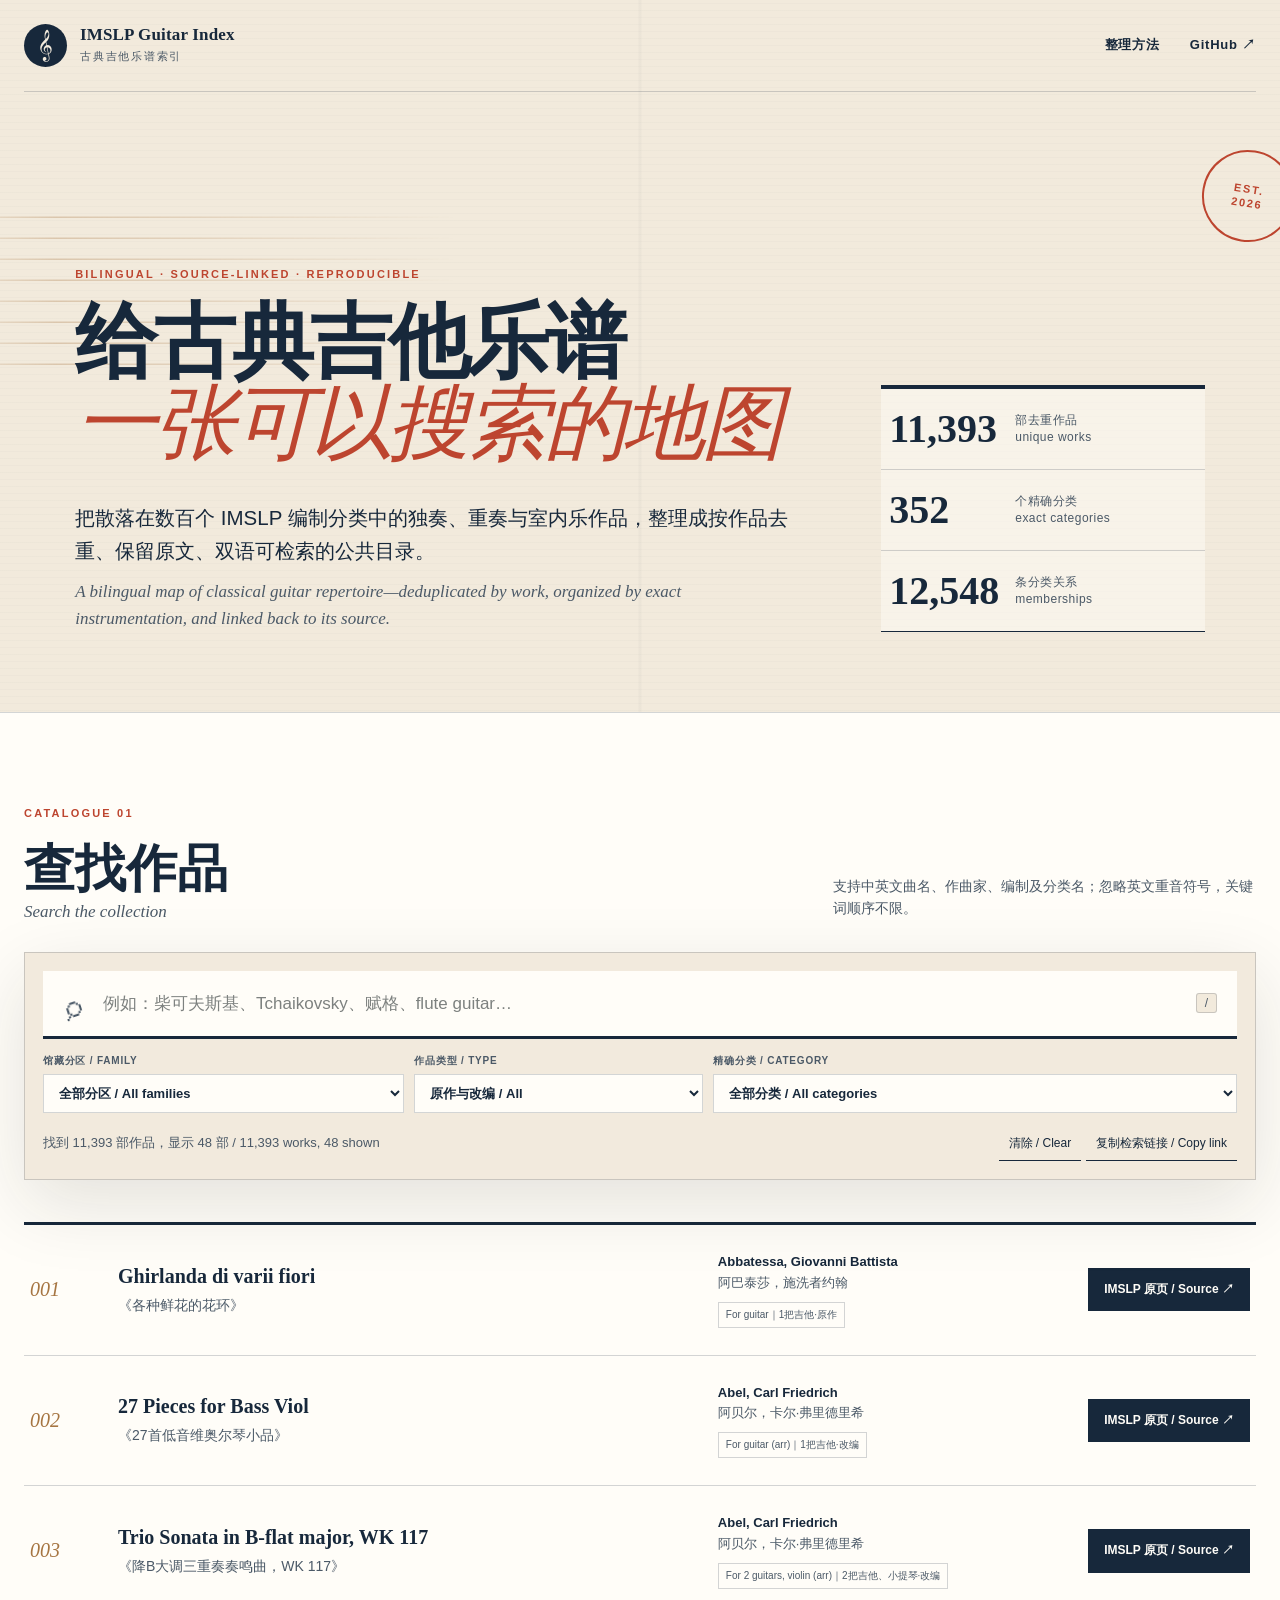
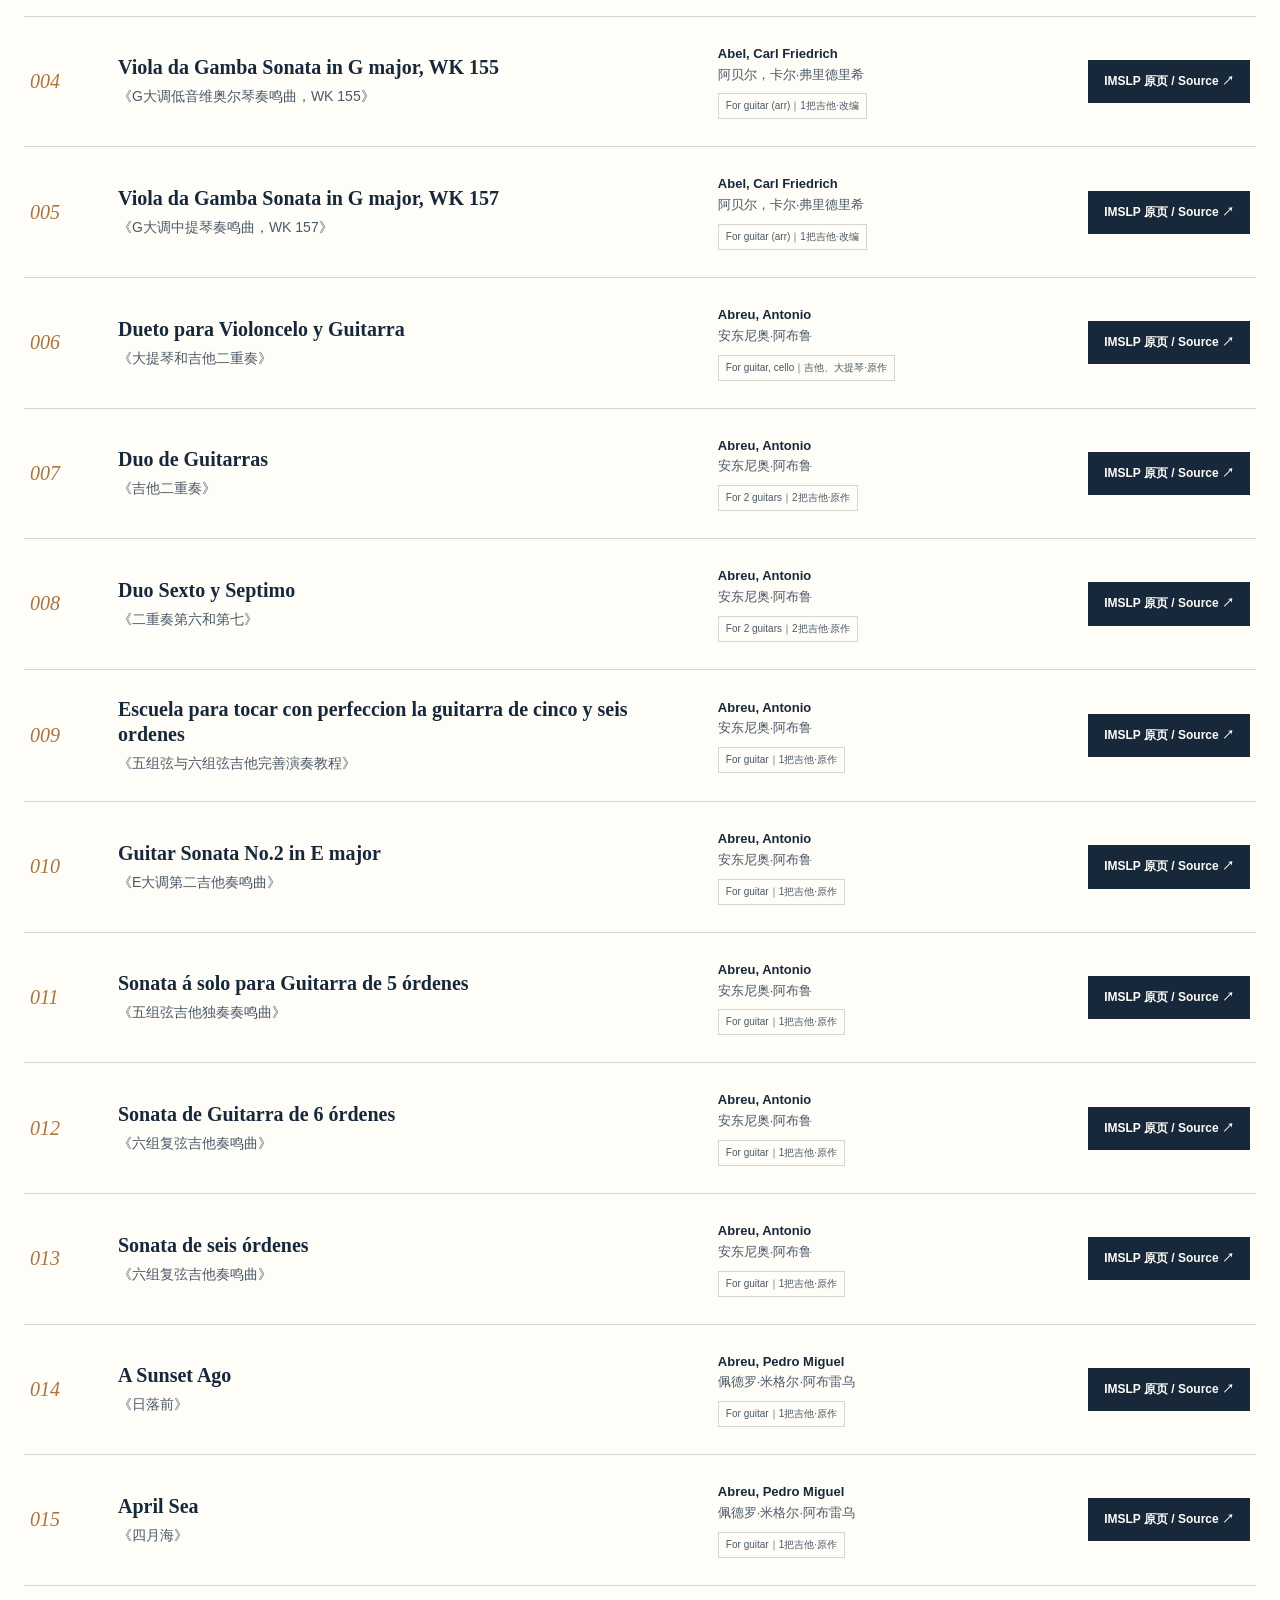
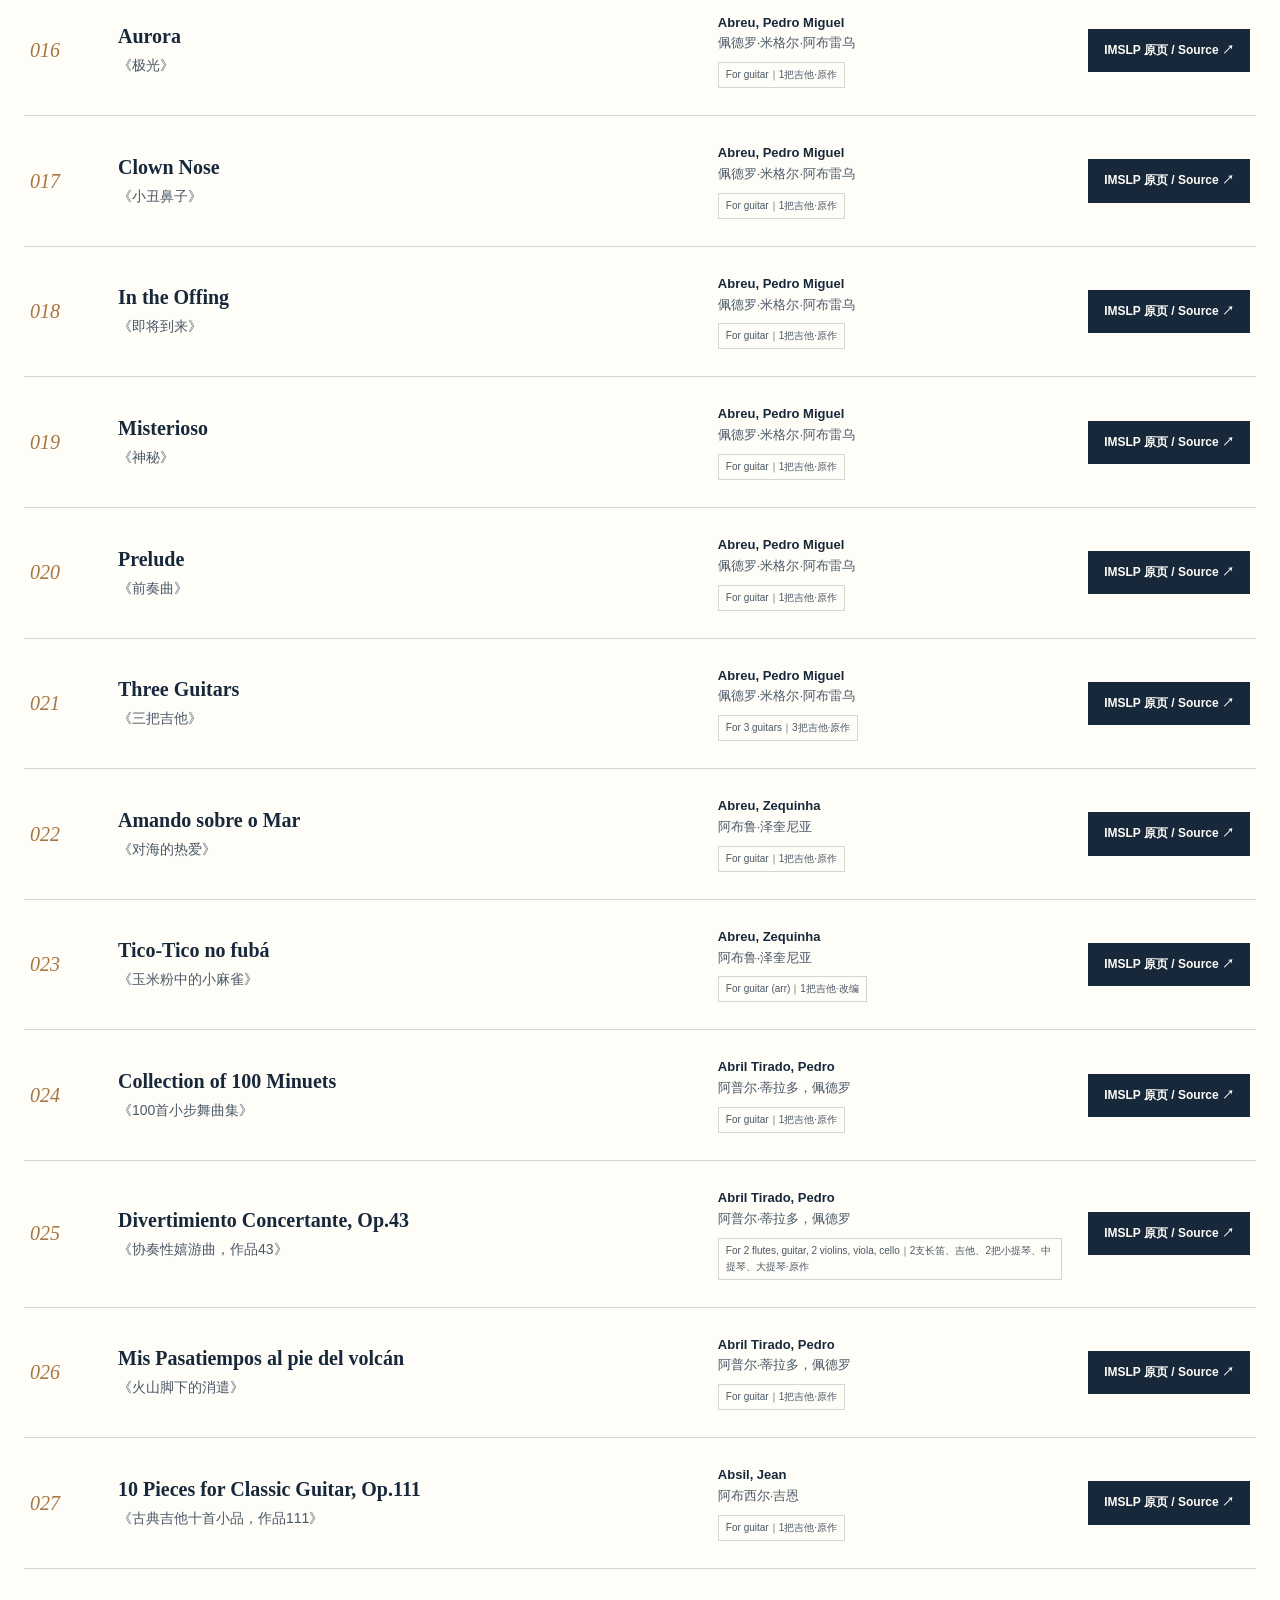
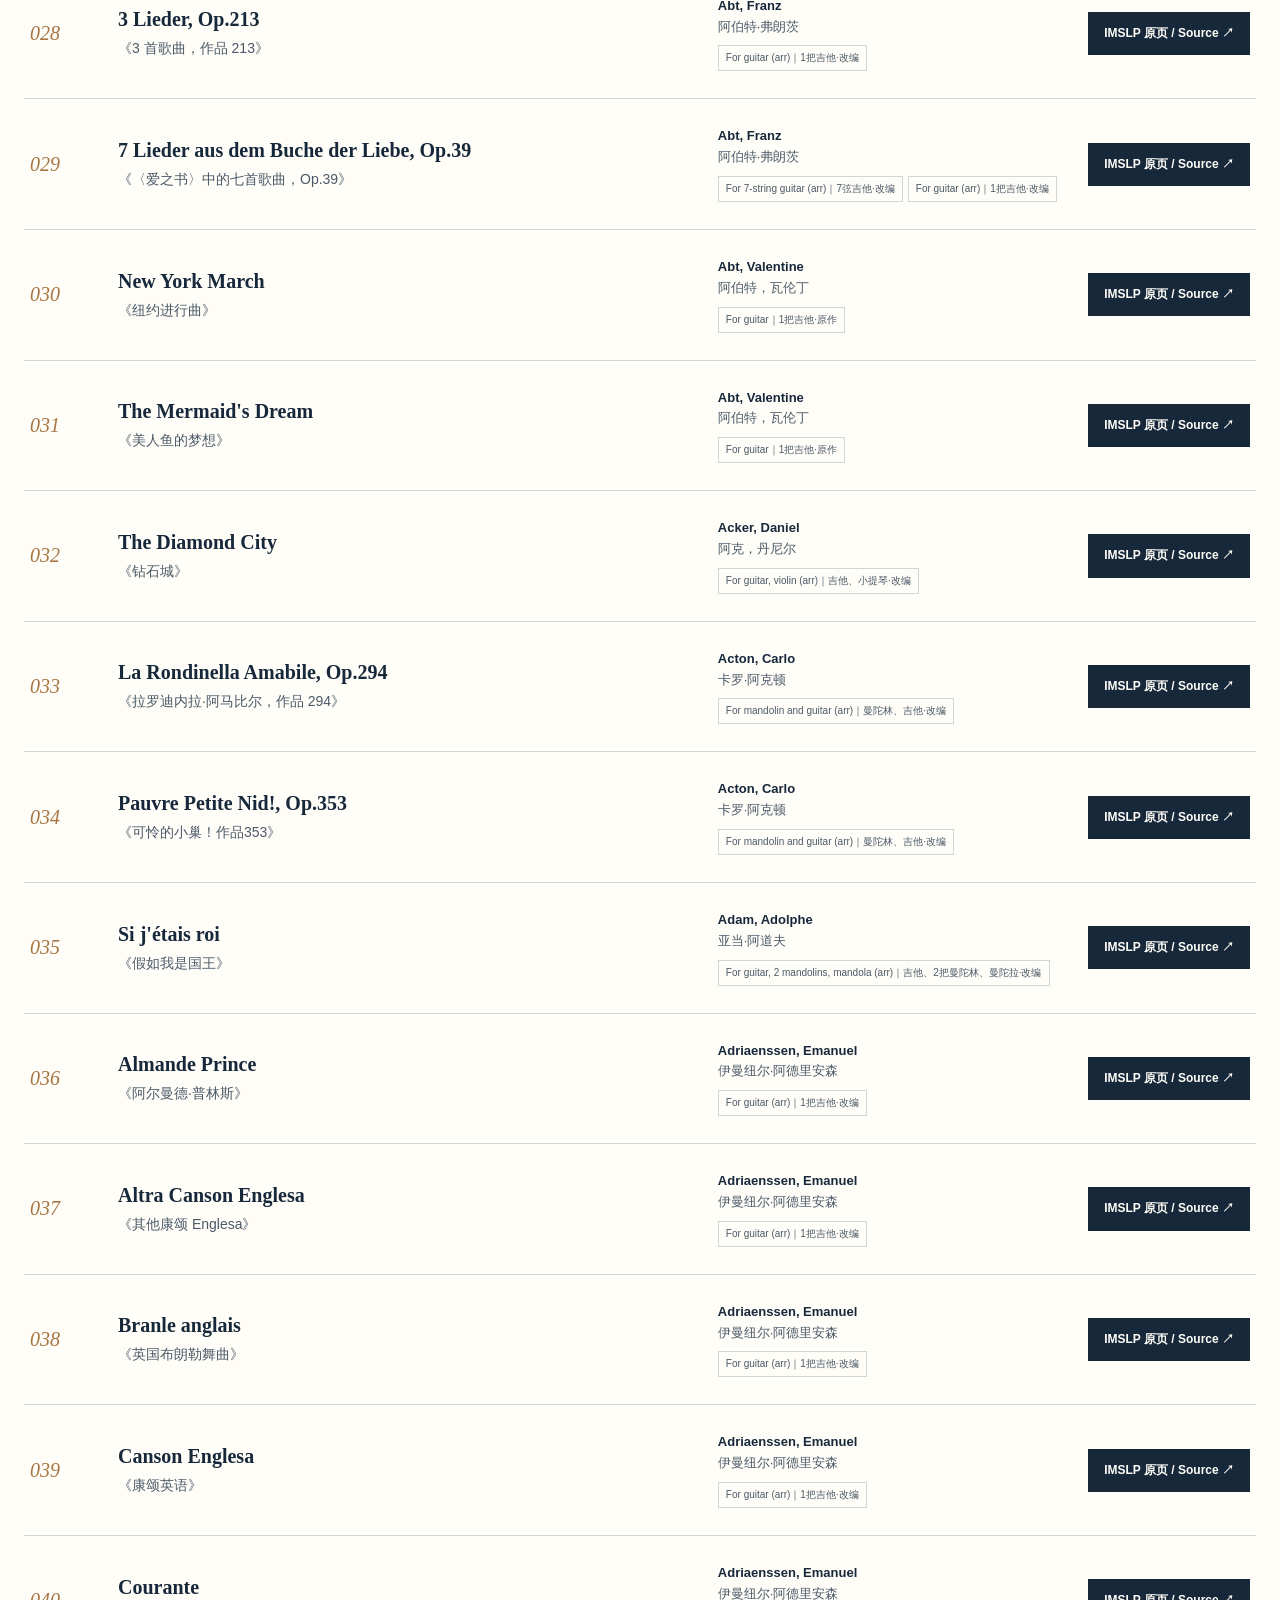
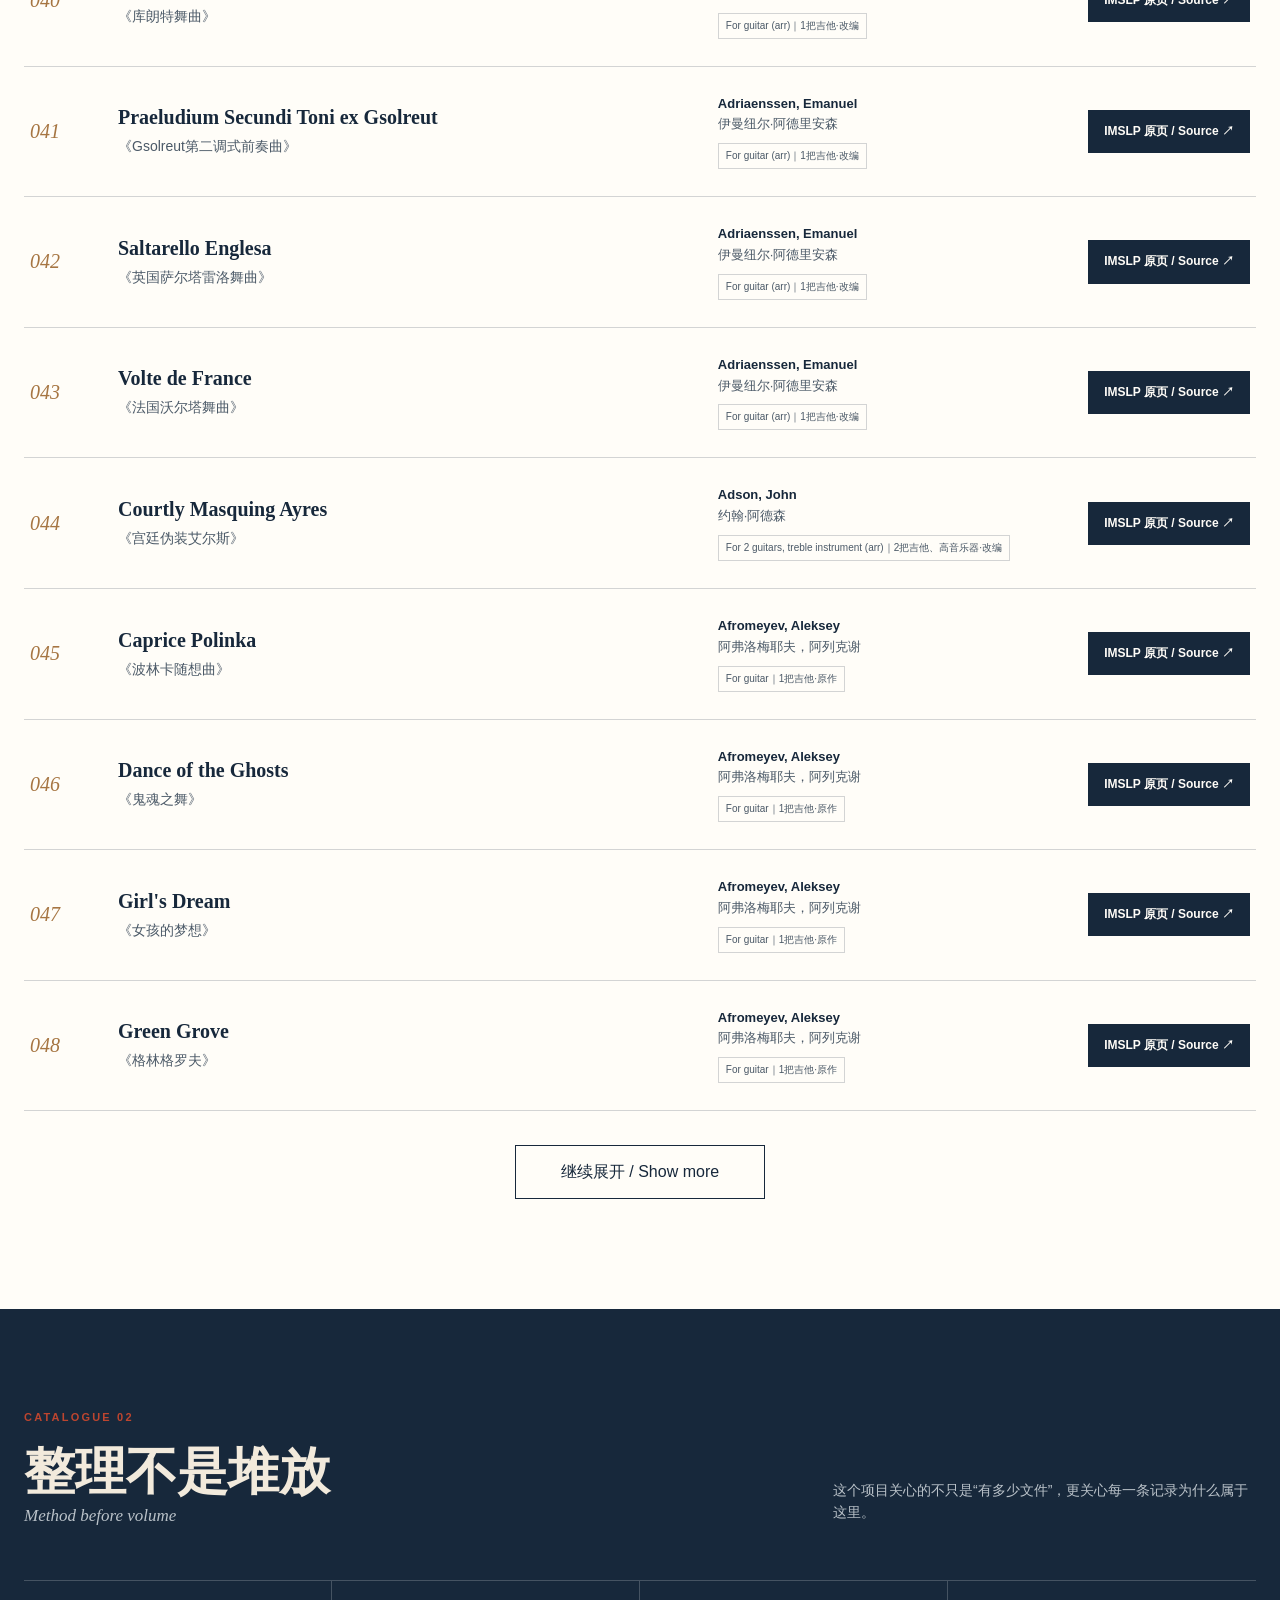
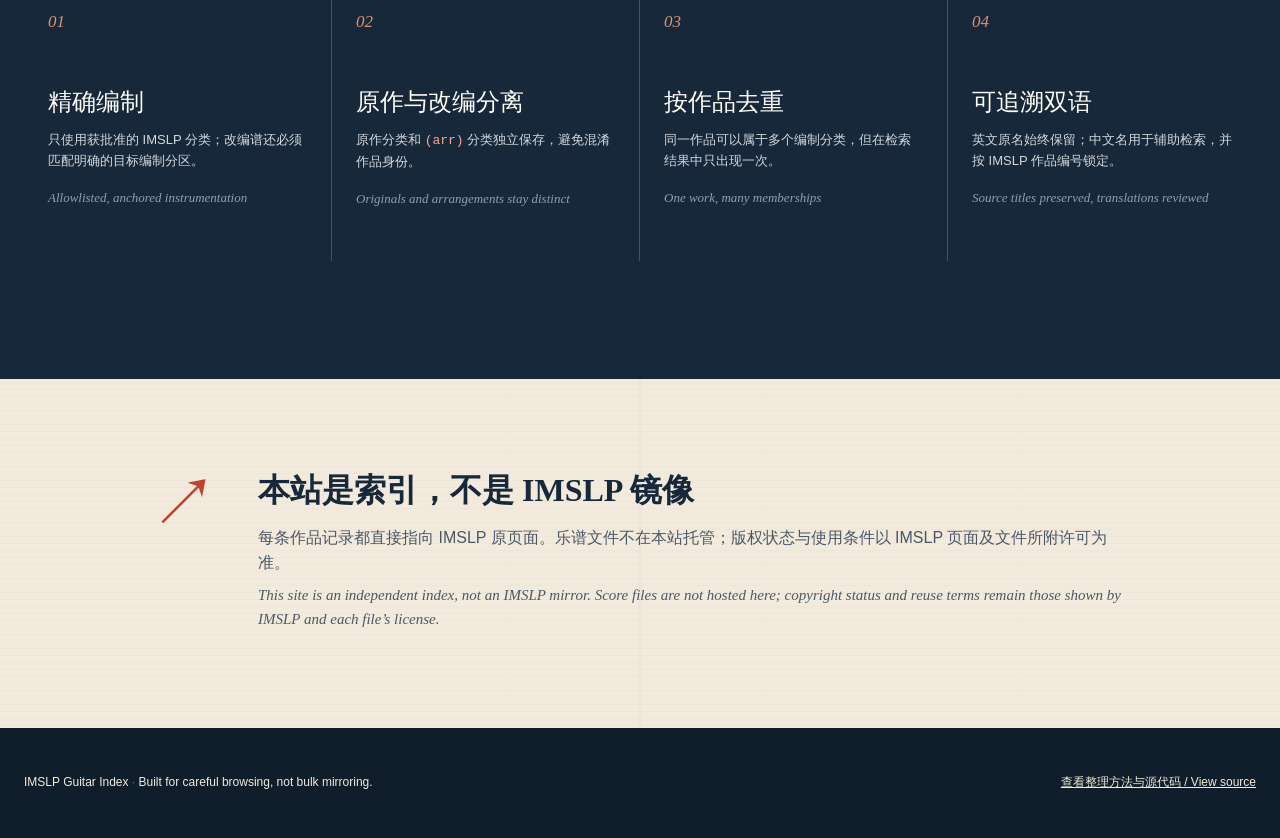
==== public_site/index.html @ b3cafc93 "feat: publish bilingual IMSLP guitar index" ====
<!doctype html>
<html lang="zh-CN">
<head>
  <meta charset="utf-8">
  <meta name="viewport" content="width=device-width, initial-scale=1">
  <meta name="description" content="A bilingual, searchable index of classical guitar scores organized from IMSLP categories.">
  <meta name="theme-color" content="#17283b">
  <meta property="og:title" content="IMSLP Guitar Index">
  <meta property="og:description" content="从散落的分类页，到一张可以检索的古典吉他乐谱地图。">
  <meta property="og:type" content="website">
  <title>IMSLP Guitar Index｜古典吉他乐谱索引</title>
  <link rel="stylesheet" href="assets/site.css">
  <script src="assets/app.js" defer></script>
</head>
<body>
  <a class="skip-link" href="#catalog">跳到检索 / Skip to search</a>

  <header class="masthead">
    <a class="brand" href="./" aria-label="IMSLP Guitar Index home">
      <span class="brand-mark" aria-hidden="true">𝄞</span>
      <span>
        <strong>IMSLP Guitar Index</strong>
        <small>古典吉他乐谱索引</small>
      </span>
    </a>
    <nav aria-label="Primary navigation">
      <a href="#method">整理方法</a>
      <a href="https://github.com/lin-qian123/imslp-guitar">GitHub ↗</a>
    </nav>
  </header>

  <main>
    <section class="hero" aria-labelledby="hero-title">
      <div class="hero-copy">
        <p class="eyebrow">Bilingual · Source-linked · Reproducible</p>
        <h1 id="hero-title">给古典吉他乐谱<br><em>一张可以搜索的地图</em></h1>
        <p class="lede">把散落在数百个 IMSLP 编制分类中的独奏、重奏与室内乐作品，整理成按作品去重、保留原文、双语可检索的公共目录。</p>
        <p class="lede-en">A bilingual map of classical guitar repertoire—deduplicated by work, organized by exact instrumentation, and linked back to its source.</p>
      </div>
      <aside class="hero-stats" aria-label="Collection summary">
        <div><strong id="stat-works">—</strong><span>部去重作品<br>unique works</span></div>
        <div><strong id="stat-categories">—</strong><span>个精确分类<br>exact categories</span></div>
        <div><strong id="stat-memberships">—</strong><span>条分类关系<br>memberships</span></div>
      </aside>
      <div class="catalogue-stamp" aria-hidden="true">EST.<br>2026</div>
    </section>

    <section class="catalog" id="catalog" aria-labelledby="catalog-title">
      <div class="section-heading">
        <div>
          <p class="folio">CATALOGUE 01</p>
          <h2 id="catalog-title">查找作品 <span>Search the collection</span></h2>
        </div>
        <p>支持中英文曲名、作曲家、编制及分类名；忽略英文重音符号，关键词顺序不限。</p>
      </div>

      <div class="search-panel">
        <label class="search-box" for="search">
          <span aria-hidden="true">⌕</span>
          <input id="search" type="search" autocomplete="off" spellcheck="false"
            placeholder="例如：柴可夫斯基、Tchaikovsky、赋格、flute guitar…">
          <kbd>/</kbd>
        </label>
        <div class="filters" aria-label="Catalog filters">
          <label>馆藏分区 / Family
            <select id="family-filter"><option value="all">全部分区 / All families</option></select>
          </label>
          <label>作品类型 / Type
            <select id="kind-filter">
              <option value="all">原作与改编 / All</option>
              <option value="original">原作 / Original</option>
              <option value="arrangement">改编 / Arrangement</option>
            </select>
          </label>
          <label>精确分类 / Category
            <select id="category-filter"><option value="all">全部分类 / All categories</option></select>
          </label>
        </div>
        <div class="search-actions">
          <p id="status" role="status">正在装载目录… / Loading catalogue…</p>
          <div>
            <button id="clear" type="button">清除 / Clear</button>
            <button id="share" type="button">复制检索链接 / Copy link</button>
          </div>
        </div>
      </div>

      <div id="error" class="error" role="alert" hidden></div>
      <div id="results" class="results" aria-live="polite"></div>
      <button id="load-more" class="load-more" type="button" hidden>继续展开 / Show more</button>
    </section>

    <section class="method" id="method" aria-labelledby="method-title">
      <div class="section-heading light">
        <div>
          <p class="folio">CATALOGUE 02</p>
          <h2 id="method-title">整理不是堆放 <span>Method before volume</span></h2>
        </div>
        <p>这个项目关心的不只是“有多少文件”，更关心每一条记录为什么属于这里。</p>
      </div>
      <ol class="method-grid">
        <li><span>01</span><h3>精确编制</h3><p>只使用获批准的 IMSLP 分类；改编谱还必须匹配明确的目标编制分区。</p><small>Allowlisted, anchored instrumentation</small></li>
        <li><span>02</span><h3>原作与改编分离</h3><p>原作分类和 <code>(arr)</code> 分类独立保存，避免混淆作品身份。</p><small>Originals and arrangements stay distinct</small></li>
        <li><span>03</span><h3>按作品去重</h3><p>同一作品可以属于多个编制分类，但在检索结果中只出现一次。</p><small>One work, many memberships</small></li>
        <li><span>04</span><h3>可追溯双语</h3><p>英文原名始终保留；中文名用于辅助检索，并按 IMSLP 作品编号锁定。</p><small>Source titles preserved, translations reviewed</small></li>
      </ol>
    </section>

    <section class="note" aria-label="Source and copyright note">
      <span aria-hidden="true">↗</span>
      <div>
        <h2>本站是索引，不是 IMSLP 镜像</h2>
        <p>每条作品记录都直接指向 IMSLP 原页面。乐谱文件不在本站托管；版权状态与使用条件以 IMSLP 页面及文件所附许可为准。</p>
        <p lang="en">This site is an independent index, not an IMSLP mirror. Score files are not hosted here; copyright status and reuse terms remain those shown by IMSLP and each file’s license.</p>
      </div>
    </section>
  </main>

  <footer>
    <p>IMSLP Guitar Index <span>·</span> Built for careful browsing, not bulk mirroring.</p>
    <a href="https://github.com/lin-qian123/imslp-guitar">查看整理方法与源代码 / View source</a>
  </footer>

  <noscript>此目录需要 JavaScript 执行检索。This catalogue requires JavaScript for search.</noscript>
</body>
</html>
---- public_site/assets/site.css ----
:root {
  --paper: #f2eadc;
  --paper-deep: #e7dcc8;
  --ink: #17283b;
  --ink-soft: #4b5967;
  --vermillion: #bd452f;
  --copper: #a67542;
  --rule: rgba(23, 40, 59, 0.19);
  --white: #fffdf8;
  --serif: "Iowan Old Style", "Baskerville", "Noto Serif SC", "Songti SC", serif;
  --sans: "Avenir Next", "Avenir", "PingFang SC", "Microsoft YaHei", sans-serif;
  --shadow: 0 24px 70px rgba(37, 34, 28, 0.12);
}

* { box-sizing: border-box; }
html { scroll-behavior: smooth; }
body {
  margin: 0;
  color: var(--ink);
  background:
    linear-gradient(90deg, transparent 0 49.8%, rgba(23, 40, 59, 0.035) 50%, transparent 50.2%),
    repeating-linear-gradient(0deg, rgba(23, 40, 59, 0.018) 0 1px, transparent 1px 7px),
    var(--paper);
  font-family: var(--sans);
  line-height: 1.6;
}

a { color: inherit; }
button, input, select { font: inherit; }
button, select { cursor: pointer; }

.skip-link {
  position: fixed;
  top: 8px;
  left: 8px;
  z-index: 100;
  padding: 9px 14px;
  color: var(--white);
  background: var(--ink);
  transform: translateY(-160%);
}
.skip-link:focus { transform: none; }

.masthead {
  width: min(1440px, calc(100% - 48px));
  min-height: 92px;
  margin: 0 auto;
  display: flex;
  align-items: center;
  justify-content: space-between;
  border-bottom: 1px solid var(--rule);
}
.brand {
  display: inline-flex;
  align-items: center;
  gap: 13px;
  text-decoration: none;
  letter-spacing: 0.01em;
}
.brand-mark {
  width: 43px;
  height: 43px;
  display: grid;
  place-items: center;
  color: var(--paper);
  background: var(--ink);
  border-radius: 50%;
  font-size: 27px;
}
.brand strong, .brand small { display: block; }
.brand strong { font: 700 17px/1.2 var(--serif); }
.brand small { margin-top: 3px; color: var(--ink-soft); font-size: 11px; letter-spacing: 0.16em; }
.masthead nav { display: flex; gap: 30px; }
.masthead nav a {
  text-decoration: none;
  font-size: 13px;
  font-weight: 650;
  letter-spacing: 0.06em;
}
.masthead nav a:hover { color: var(--vermillion); }

main { overflow: hidden; }
.hero {
  width: min(1440px, calc(100% - 48px));
  min-height: 620px;
  margin: 0 auto;
  padding: 105px 4vw 80px;
  display: grid;
  grid-template-columns: minmax(0, 1.55fr) minmax(260px, 0.7fr);
  gap: 7vw;
  align-items: end;
  position: relative;
}
.hero::before {
  content: "";
  position: absolute;
  left: -8vw;
  top: 105px;
  width: 42vw;
  height: 170px;
  opacity: 0.3;
  background: repeating-linear-gradient(to bottom, transparent 0 19px, var(--copper) 20px 21px);
  mask-image: linear-gradient(90deg, transparent, black 25%, transparent);
  pointer-events: none;
}
.hero-copy { position: relative; z-index: 1; }
.eyebrow, .folio {
  margin: 0 0 20px;
  color: var(--vermillion);
  font-size: 11px;
  font-weight: 800;
  letter-spacing: 0.2em;
  text-transform: uppercase;
}
h1 {
  max-width: 900px;
  margin: 0;
  font: 600 clamp(46px, 6.4vw, 94px)/0.98 var(--serif);
  letter-spacing: -0.045em;
}
h1 em { color: var(--vermillion); font-weight: 400; }
.lede { max-width: 750px; margin: 38px 0 0; font-size: clamp(17px, 1.6vw, 22px); }
.lede-en { max-width: 720px; margin: 12px 0 0; color: var(--ink-soft); font: italic 17px/1.55 var(--serif); }
.hero-stats {
  border-top: 4px solid var(--ink);
  border-bottom: 1px solid var(--ink);
  background: rgba(255, 253, 248, 0.46);
}
.hero-stats div {
  display: grid;
  grid-template-columns: 110px 1fr;
  gap: 16px;
  align-items: center;
  padding: 20px 8px;
  border-top: 1px solid var(--rule);
}
.hero-stats div:first-child { border-top: 0; }
.hero-stats strong { font: 600 40px/1 var(--serif); }
.hero-stats span { color: var(--ink-soft); font-size: 12px; line-height: 1.45; letter-spacing: 0.04em; }
.catalogue-stamp {
  position: absolute;
  right: -38px;
  top: 58px;
  width: 92px;
  height: 92px;
  display: grid;
  place-items: center;
  text-align: center;
  color: var(--vermillion);
  border: 2px solid var(--vermillion);
  border-radius: 50%;
  font: 800 11px/1.3 var(--sans);
  letter-spacing: 0.16em;
  transform: rotate(9deg);
}

.catalog {
  padding: 92px max(24px, calc((100vw - 1344px) / 2)) 110px;
  color: var(--ink);
  background: var(--white);
  border-top: 1px solid var(--rule);
}
.section-heading {
  margin-bottom: 32px;
  display: grid;
  grid-template-columns: minmax(0, 1fr) minmax(260px, 0.55fr);
  gap: 40px;
  align-items: end;
}
.section-heading h2 { margin: 0; font: 600 clamp(34px, 4vw, 58px)/1 var(--serif); }
.section-heading h2 span { display: block; margin-top: 9px; color: var(--ink-soft); font-size: 17px; font-style: italic; font-weight: 400; letter-spacing: 0; }
.section-heading > p { margin: 0; color: var(--ink-soft); font-size: 14px; }
.search-panel {
  position: sticky;
  top: 12px;
  z-index: 10;
  padding: 18px;
  background: rgba(242, 234, 220, 0.96);
  border: 1px solid var(--rule);
  box-shadow: var(--shadow);
  backdrop-filter: blur(14px);
}
.search-box {
  height: 68px;
  display: grid;
  grid-template-columns: 38px 1fr auto;
  align-items: center;
  padding: 0 20px;
  color: var(--ink-soft);
  background: var(--white);
  border-bottom: 3px solid var(--ink);
}
.search-box > span { font: 34px/1 var(--serif); transform: rotate(-18deg); }
.search-box input { width: 100%; border: 0; outline: 0; color: var(--ink); background: transparent; font-size: 17px; }
.search-box input::placeholder { color: #7d817f; }
kbd { padding: 2px 8px; border: 1px solid var(--rule); border-radius: 3px; color: var(--ink-soft); background: var(--paper); font: 12px var(--sans); }
.filters { display: grid; grid-template-columns: 1fr 0.8fr 1.45fr; gap: 10px; margin-top: 14px; }
.filters label { color: var(--ink-soft); font-size: 10px; font-weight: 750; letter-spacing: 0.08em; text-transform: uppercase; }
.filters select {
  width: 100%;
  margin-top: 5px;
  padding: 10px 34px 10px 11px;
  color: var(--ink);
  background: var(--white);
  border: 1px solid var(--rule);
  border-radius: 0;
  font-size: 13px;
}
.search-actions { display: flex; justify-content: space-between; align-items: center; gap: 20px; margin-top: 14px; }
.search-actions p { margin: 0; color: var(--ink-soft); font-size: 13px; }
.search-actions button {
  padding: 7px 10px;
  color: var(--ink);
  background: transparent;
  border: 0;
  border-bottom: 1px solid var(--ink);
  font-size: 12px;
}
.search-actions button:hover { color: var(--vermillion); border-color: var(--vermillion); }

.results { margin-top: 42px; border-top: 3px solid var(--ink); }
.result {
  display: grid;
  grid-template-columns: 62px minmax(0, 1.25fr) minmax(220px, 0.75fr) auto;
  gap: 26px;
  align-items: center;
  padding: 27px 6px;
  border-bottom: 1px solid var(--rule);
  animation: reveal 0.42s both;
}
.result:hover { background: linear-gradient(90deg, rgba(242, 234, 220, 0.5), transparent); }
.result-number { color: var(--copper); font: italic 20px var(--serif); }
.result h3 { margin: 0; font: 600 20px/1.25 var(--serif); }
.result-title-zh { margin: 5px 0 0; color: var(--ink-soft); font-size: 14px; }
.result-composer { margin: 0 0 8px; font-weight: 700; font-size: 13px; }
.result-composer span { display: block; color: var(--ink-soft); font-weight: 400; }
.category-list { display: flex; flex-wrap: wrap; gap: 5px; }
.category-chip {
  padding: 4px 7px;
  color: var(--ink-soft);
  background: transparent;
  border: 1px solid var(--rule);
  font-size: 10px;
  text-align: left;
}
.category-chip:hover { color: var(--vermillion); border-color: var(--vermillion); }
.category-more { align-self: center; color: var(--ink-soft); font-size: 11px; }
.source-link {
  min-width: 156px;
  padding: 11px 15px;
  text-align: center;
  text-decoration: none;
  color: var(--white);
  background: var(--ink);
  border: 1px solid var(--ink);
  font-size: 12px;
  font-weight: 700;
}
.source-link:hover { color: var(--ink); background: transparent; }
.empty { padding: 80px 20px; text-align: center; color: var(--ink-soft); border-bottom: 1px solid var(--rule); }
.empty strong { display: block; margin-bottom: 10px; color: var(--ink); font: 600 28px var(--serif); }
.load-more {
  display: block;
  min-width: 250px;
  margin: 34px auto 0;
  padding: 13px 24px;
  color: var(--ink);
  background: transparent;
  border: 1px solid var(--ink);
}
.load-more:hover { color: var(--white); background: var(--ink); }
.error { margin-top: 28px; padding: 18px; color: #711f18; background: #f8e2dc; border-left: 4px solid var(--vermillion); }

.method { padding: 100px max(24px, calc((100vw - 1344px) / 2)) 118px; color: var(--paper); background: var(--ink); }
.section-heading.light h2 span, .section-heading.light > p { color: #b9c1c8; }
.method-grid { margin: 56px 0 0; padding: 0; display: grid; grid-template-columns: repeat(4, 1fr); list-style: none; border-top: 1px solid rgba(255,255,255,.2); }
.method-grid li { min-height: 280px; padding: 28px 24px; border-right: 1px solid rgba(255,255,255,.2); }
.method-grid li:last-child { border-right: 0; }
.method-grid span { color: #d99375; font: italic 17px var(--serif); }
.method-grid h3 { margin: 52px 0 12px; color: var(--white); font: 500 24px var(--serif); }
.method-grid p { margin: 0; color: #d4d8dc; font-size: 13px; }
.method-grid small { display: block; margin-top: 18px; color: #8fa0af; font: italic 13px var(--serif); }
.method-grid code { color: #f0ad8f; }

.note {
  width: min(980px, calc(100% - 48px));
  margin: 0 auto;
  padding: 90px 0;
  display: grid;
  grid-template-columns: 80px 1fr;
  gap: 28px;
}
.note > span { color: var(--vermillion); font: 68px/1 var(--serif); }
.note h2 { margin: 0 0 12px; font: 600 32px var(--serif); }
.note p { margin: 7px 0; color: var(--ink-soft); }
.note p[lang="en"] { font: italic 15px/1.6 var(--serif); }

footer {
  min-height: 110px;
  padding: 30px max(24px, calc((100vw - 1344px) / 2));
  display: flex;
  justify-content: space-between;
  align-items: center;
  color: var(--paper);
  background: #101d2a;
  font-size: 12px;
}
footer p, footer a { margin: 0; }
footer span { color: var(--vermillion); }

@keyframes reveal {
  from { opacity: 0; transform: translateY(10px); }
  to { opacity: 1; transform: none; }
}

@media (max-width: 920px) {
  .hero { grid-template-columns: 1fr; padding-top: 78px; }
  .hero-stats { display: grid; grid-template-columns: repeat(3, 1fr); }
  .hero-stats div { display: block; padding: 18px 12px; border-top: 0; border-left: 1px solid var(--rule); }
  .hero-stats div:first-child { border-left: 0; }
  .hero-stats span { display: block; margin-top: 8px; }
  .section-heading { grid-template-columns: 1fr; }
  .result { grid-template-columns: 44px minmax(0, 1fr) auto; }
  .result-meta { grid-column: 2; }
  .source-link { grid-row: 1 / span 2; grid-column: 3; }
  .method-grid { grid-template-columns: repeat(2, 1fr); }
  .method-grid li:nth-child(2) { border-right: 0; }
  .method-grid li { border-bottom: 1px solid rgba(255,255,255,.2); }
}

@media (max-width: 640px) {
  .masthead { width: calc(100% - 30px); min-height: 76px; }
  .masthead nav a:first-child { display: none; }
  .brand small { display: none; }
  .hero { width: calc(100% - 30px); min-height: auto; padding: 70px 0 55px; }
  h1 { font-size: clamp(42px, 13vw, 62px); }
  .hero-stats { grid-template-columns: 1fr; }
  .hero-stats div { display: grid; border-left: 0; border-top: 1px solid var(--rule); }
  .catalogue-stamp { display: none; }
  .catalog, .method { padding-top: 70px; padding-bottom: 80px; }
  .search-panel { margin-inline: -12px; padding: 12px; }
  .filters { grid-template-columns: 1fr; }
  .search-actions { align-items: flex-start; flex-direction: column; }
  .result { grid-template-columns: 34px minmax(0, 1fr); gap: 14px; }
  .result-meta { grid-column: 2; }
  .source-link { grid-row: auto; grid-column: 2; width: fit-content; }
  .method-grid { grid-template-columns: 1fr; }
  .method-grid li { min-height: auto; border-right: 0; }
  .method-grid h3 { margin-top: 25px; }
  .note { grid-template-columns: 1fr; }
  footer { align-items: flex-start; flex-direction: column; gap: 10px; }
}

@media (prefers-reduced-motion: reduce) {
  html { scroll-behavior: auto; }
  *, *::before, *::after { animation-duration: 0.01ms !important; animation-iteration-count: 1 !important; }
}
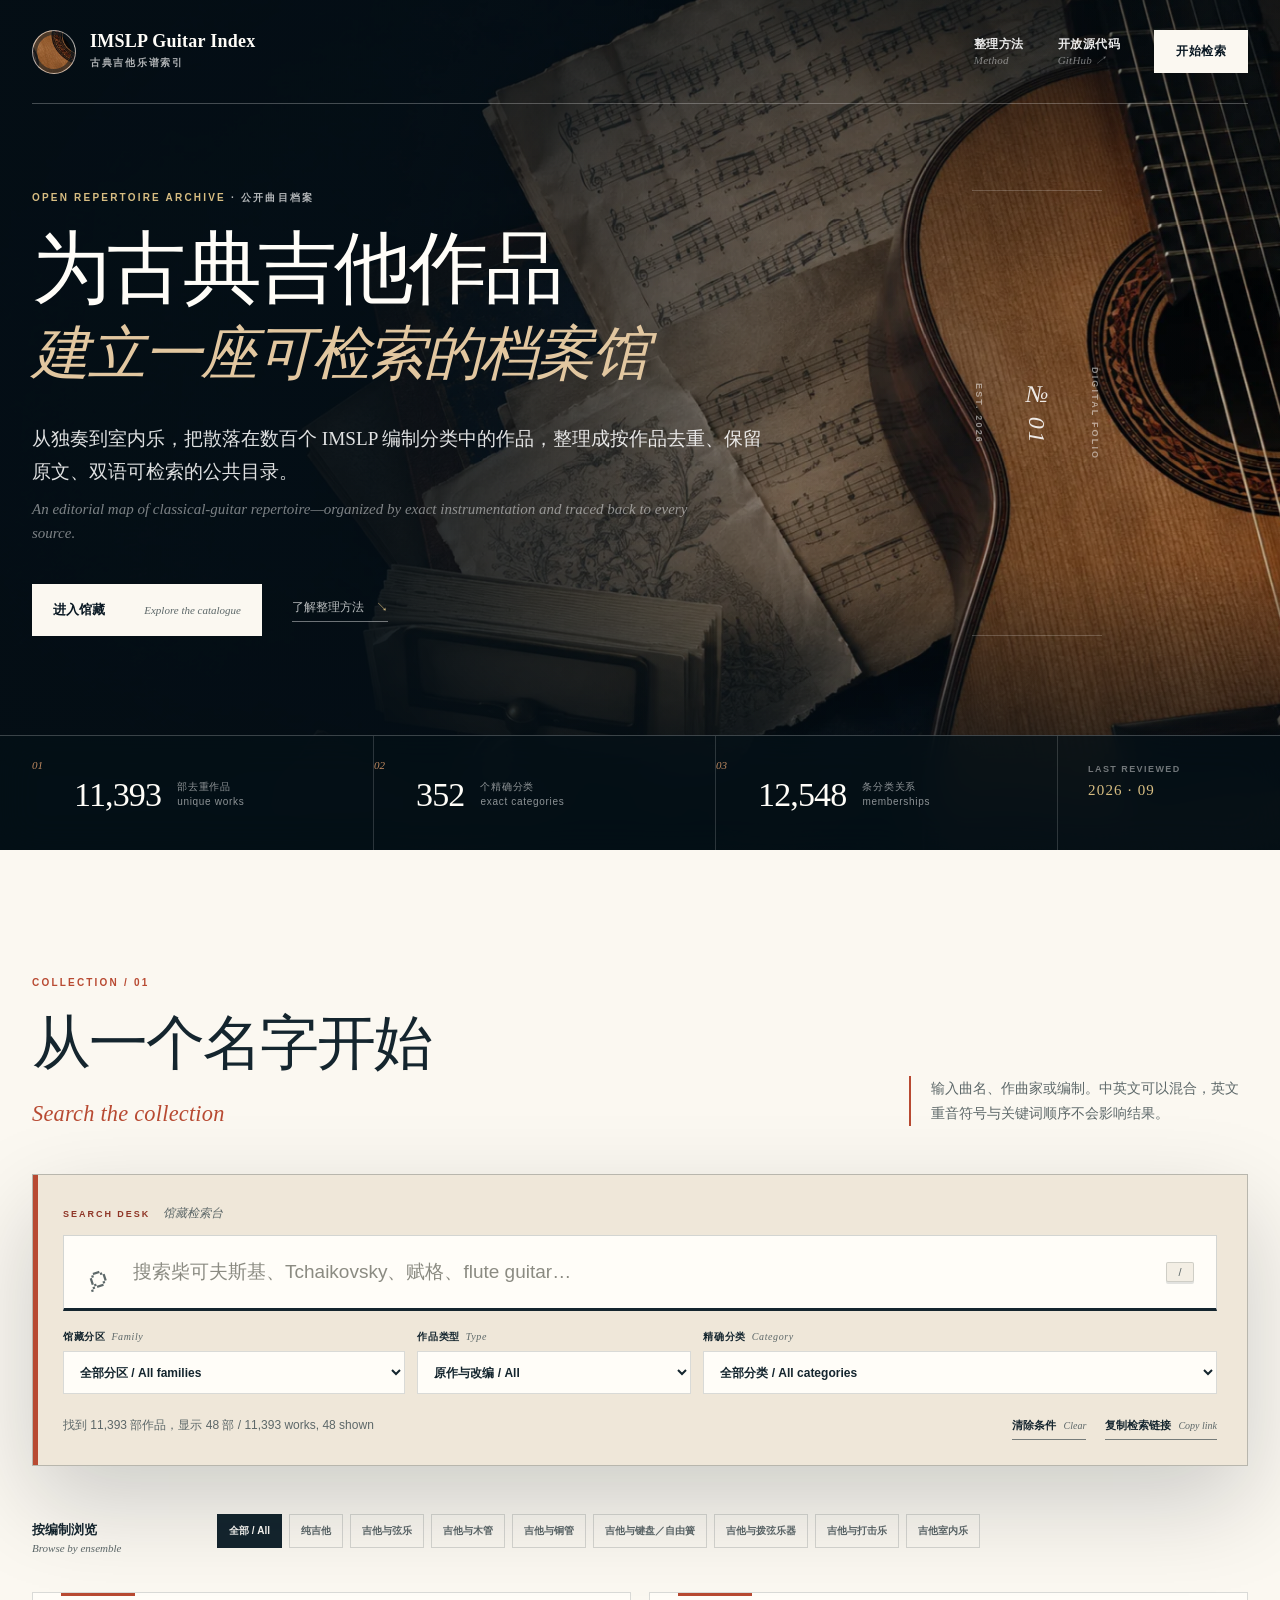
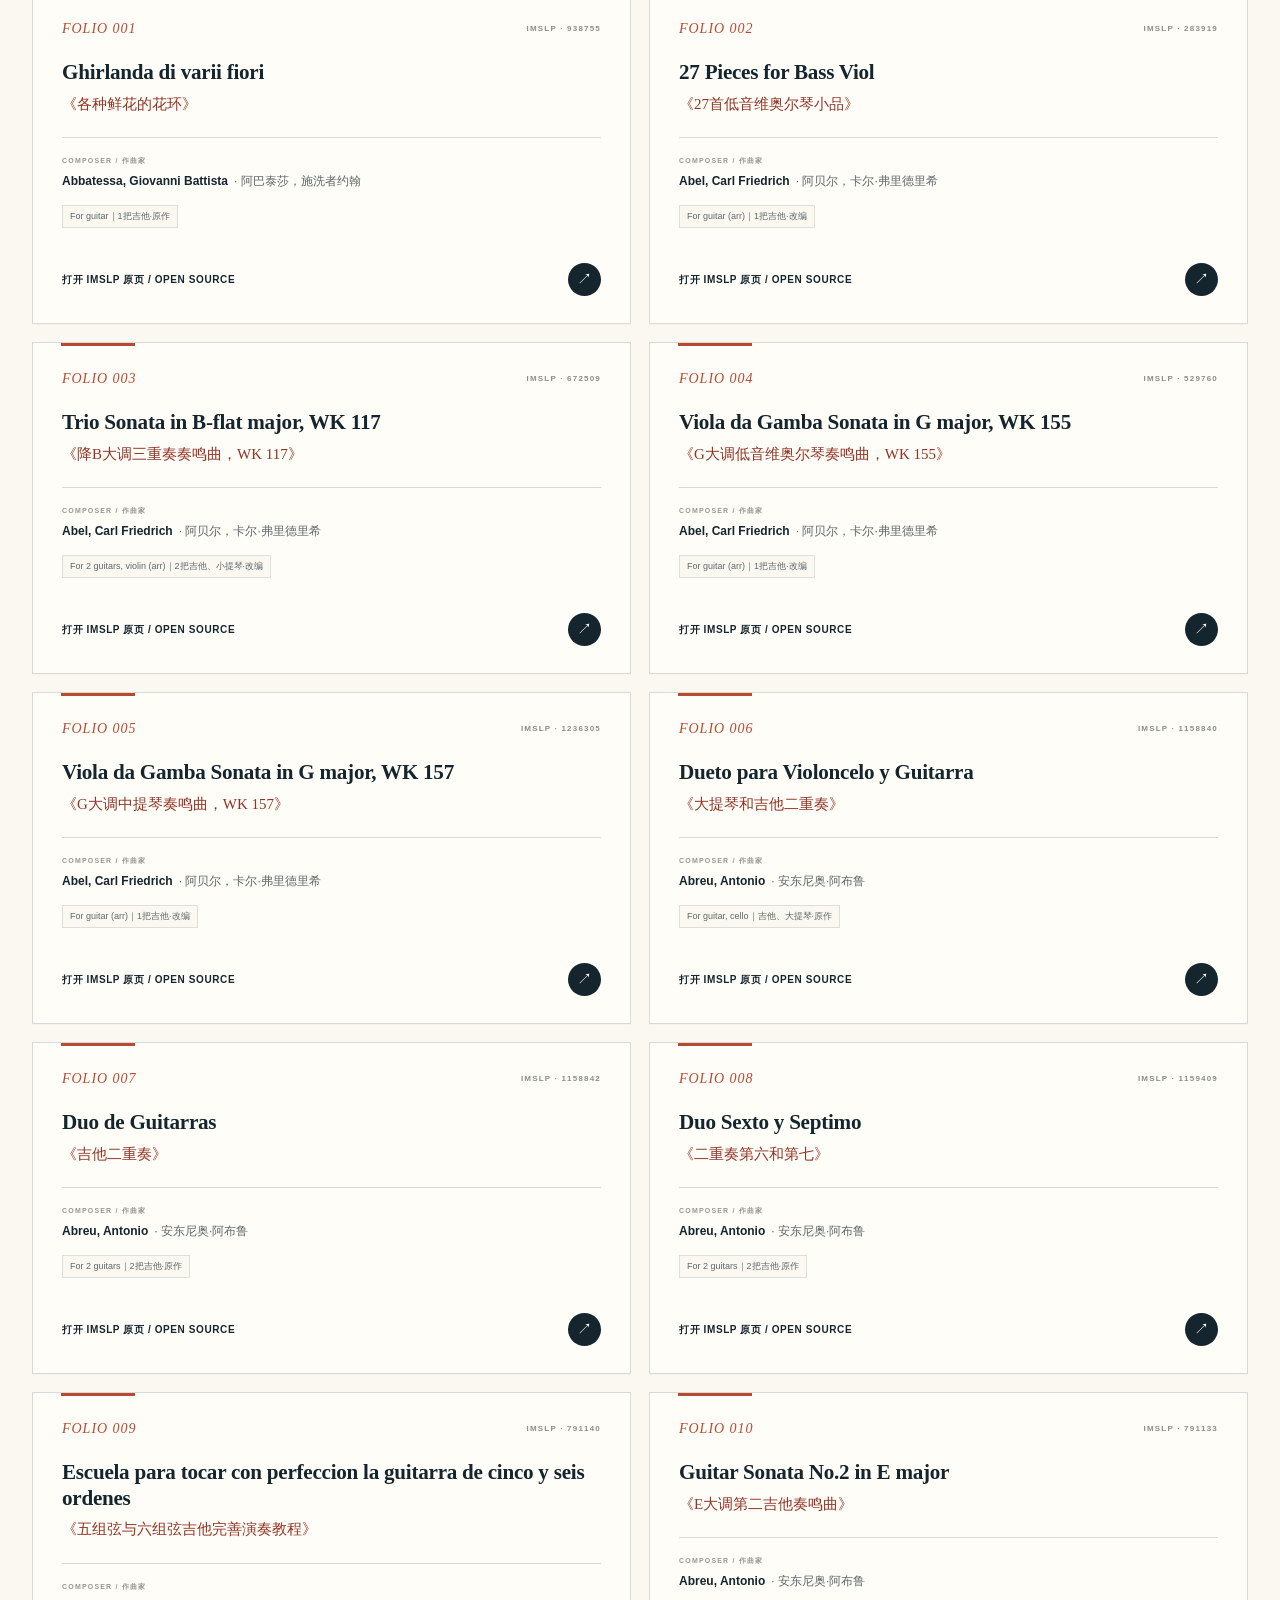
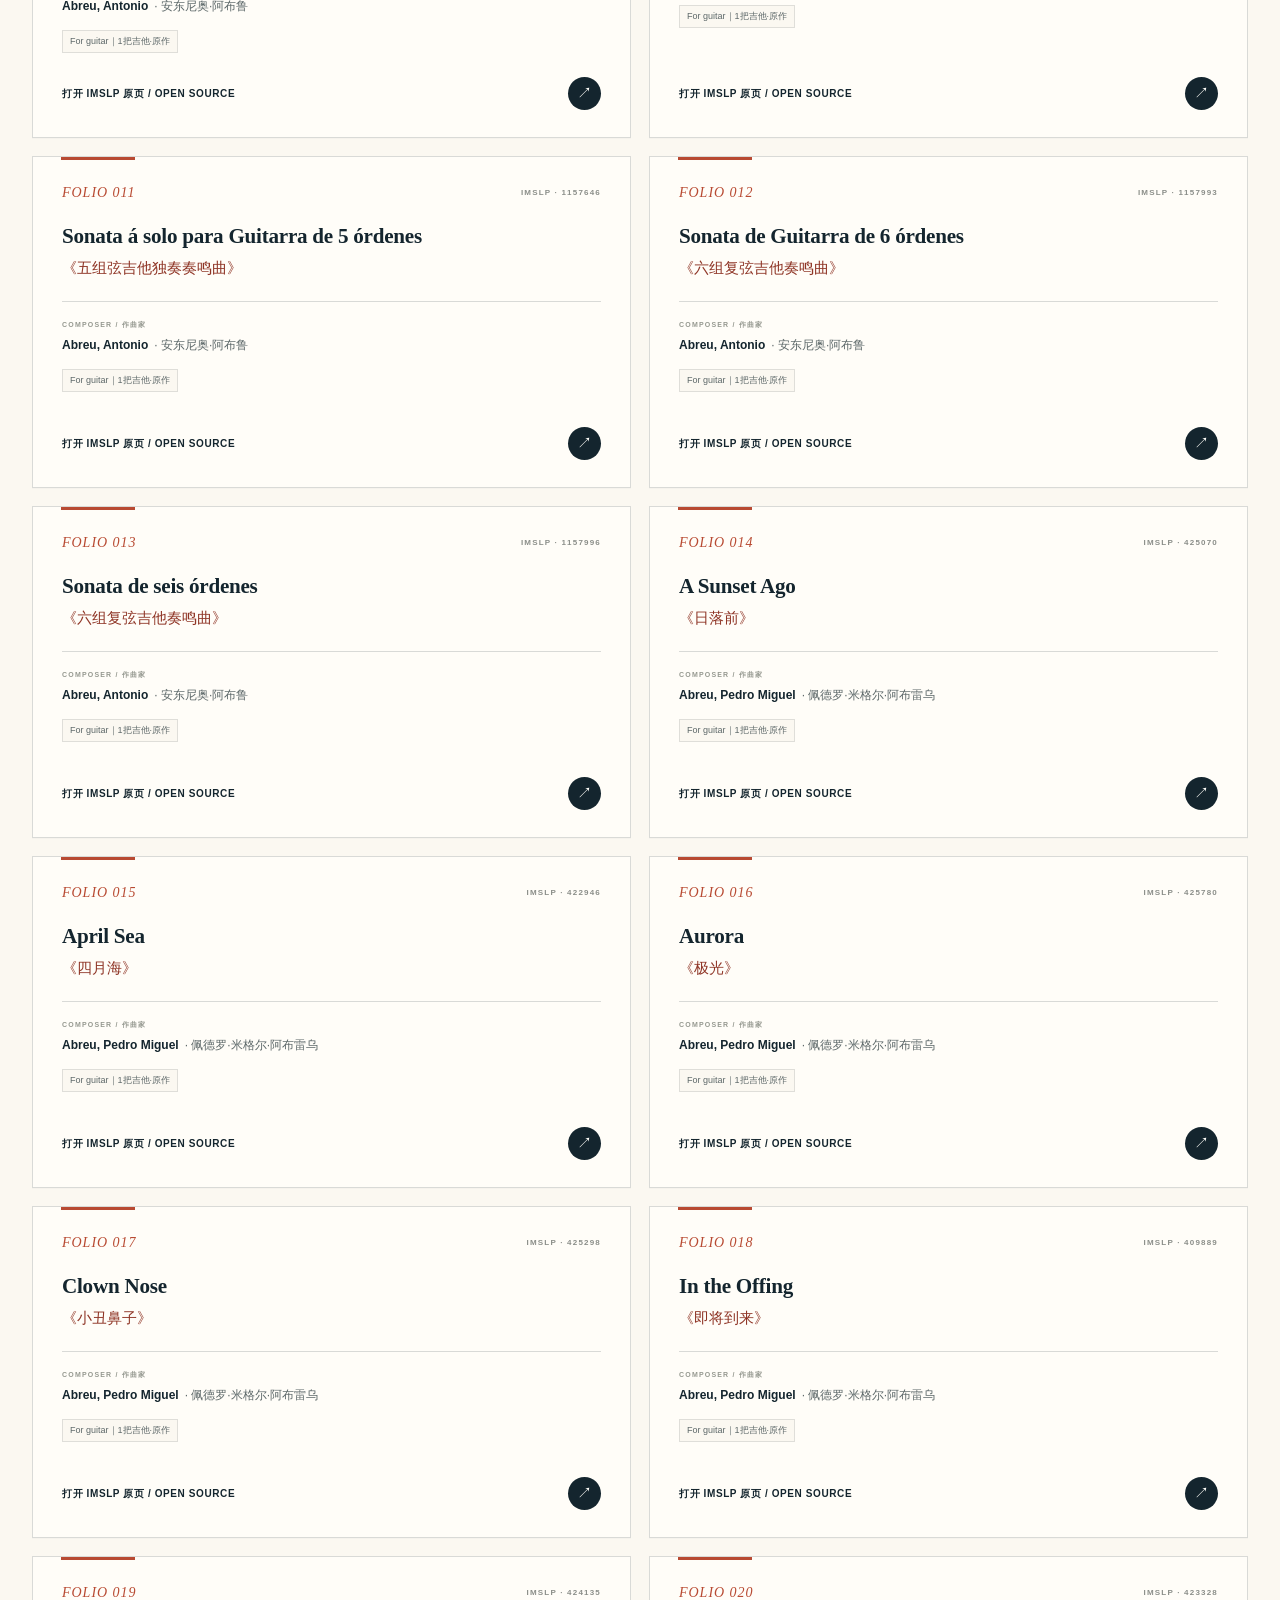
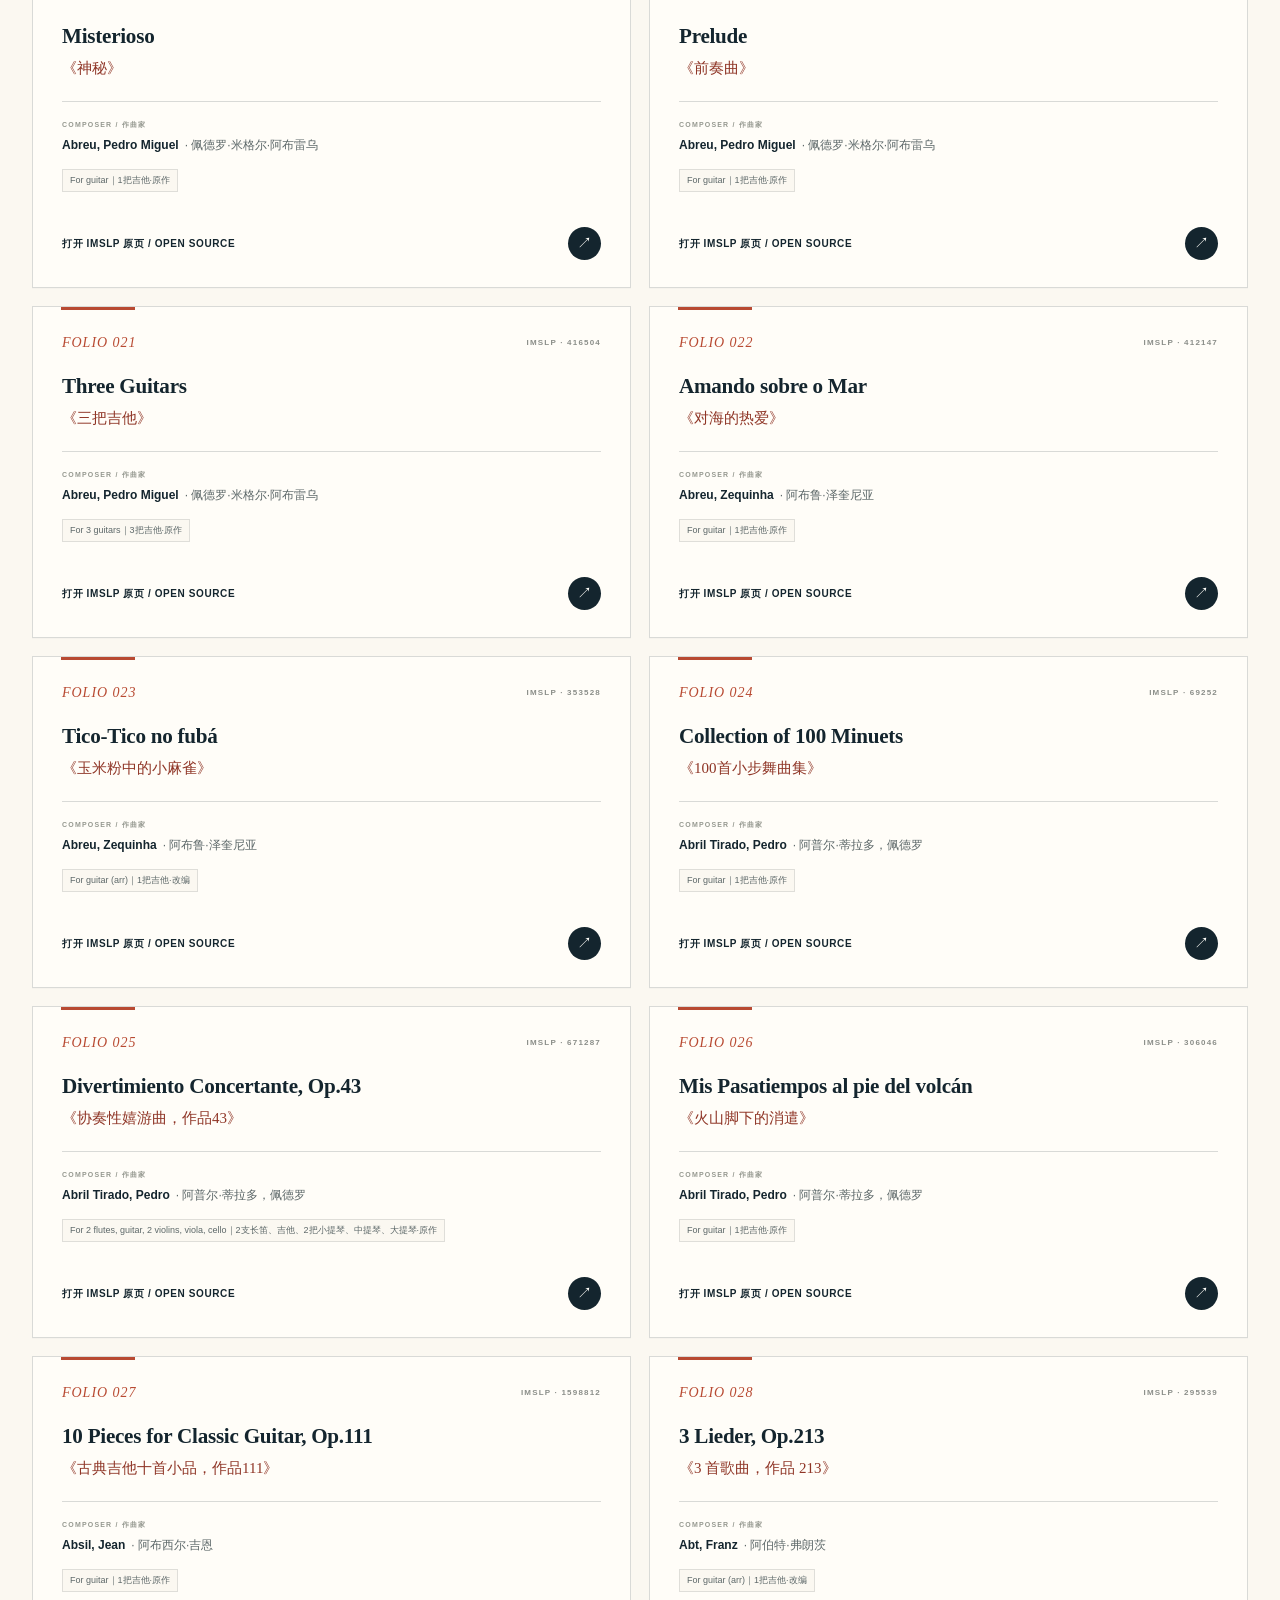
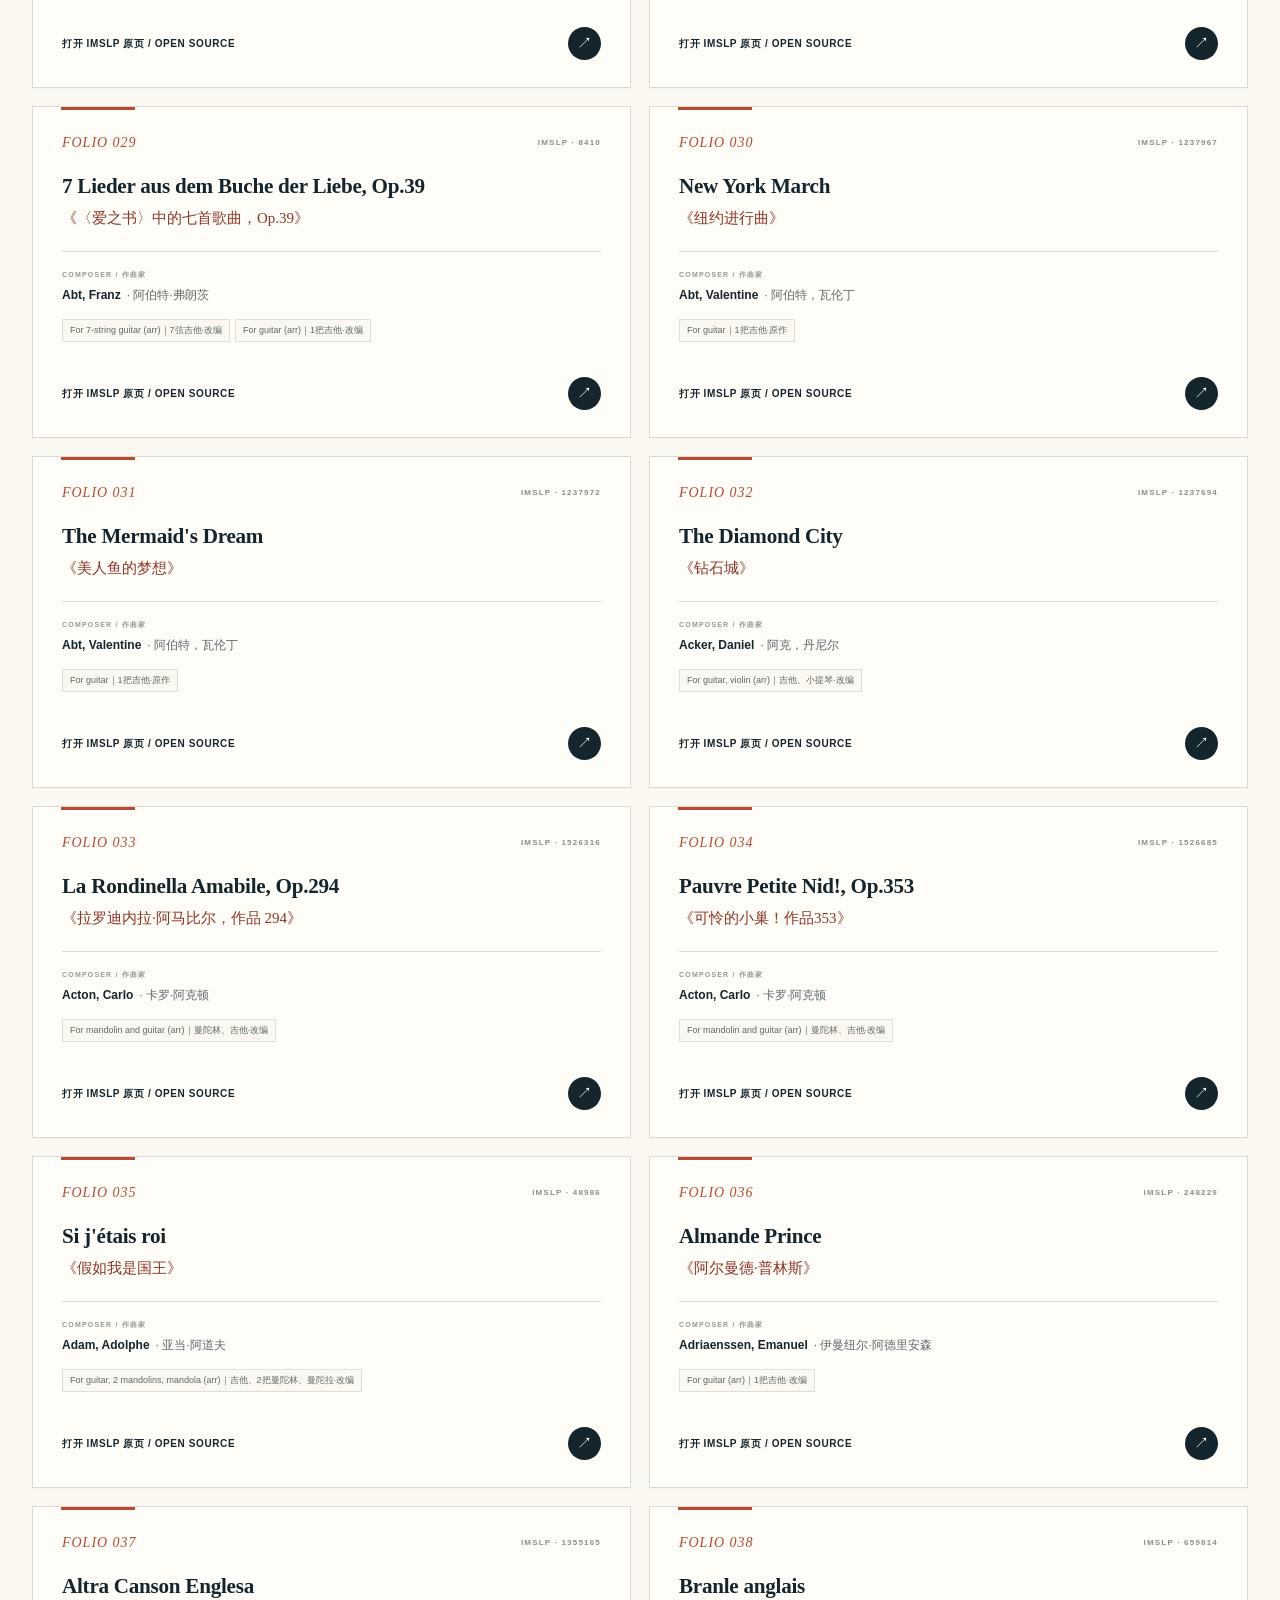
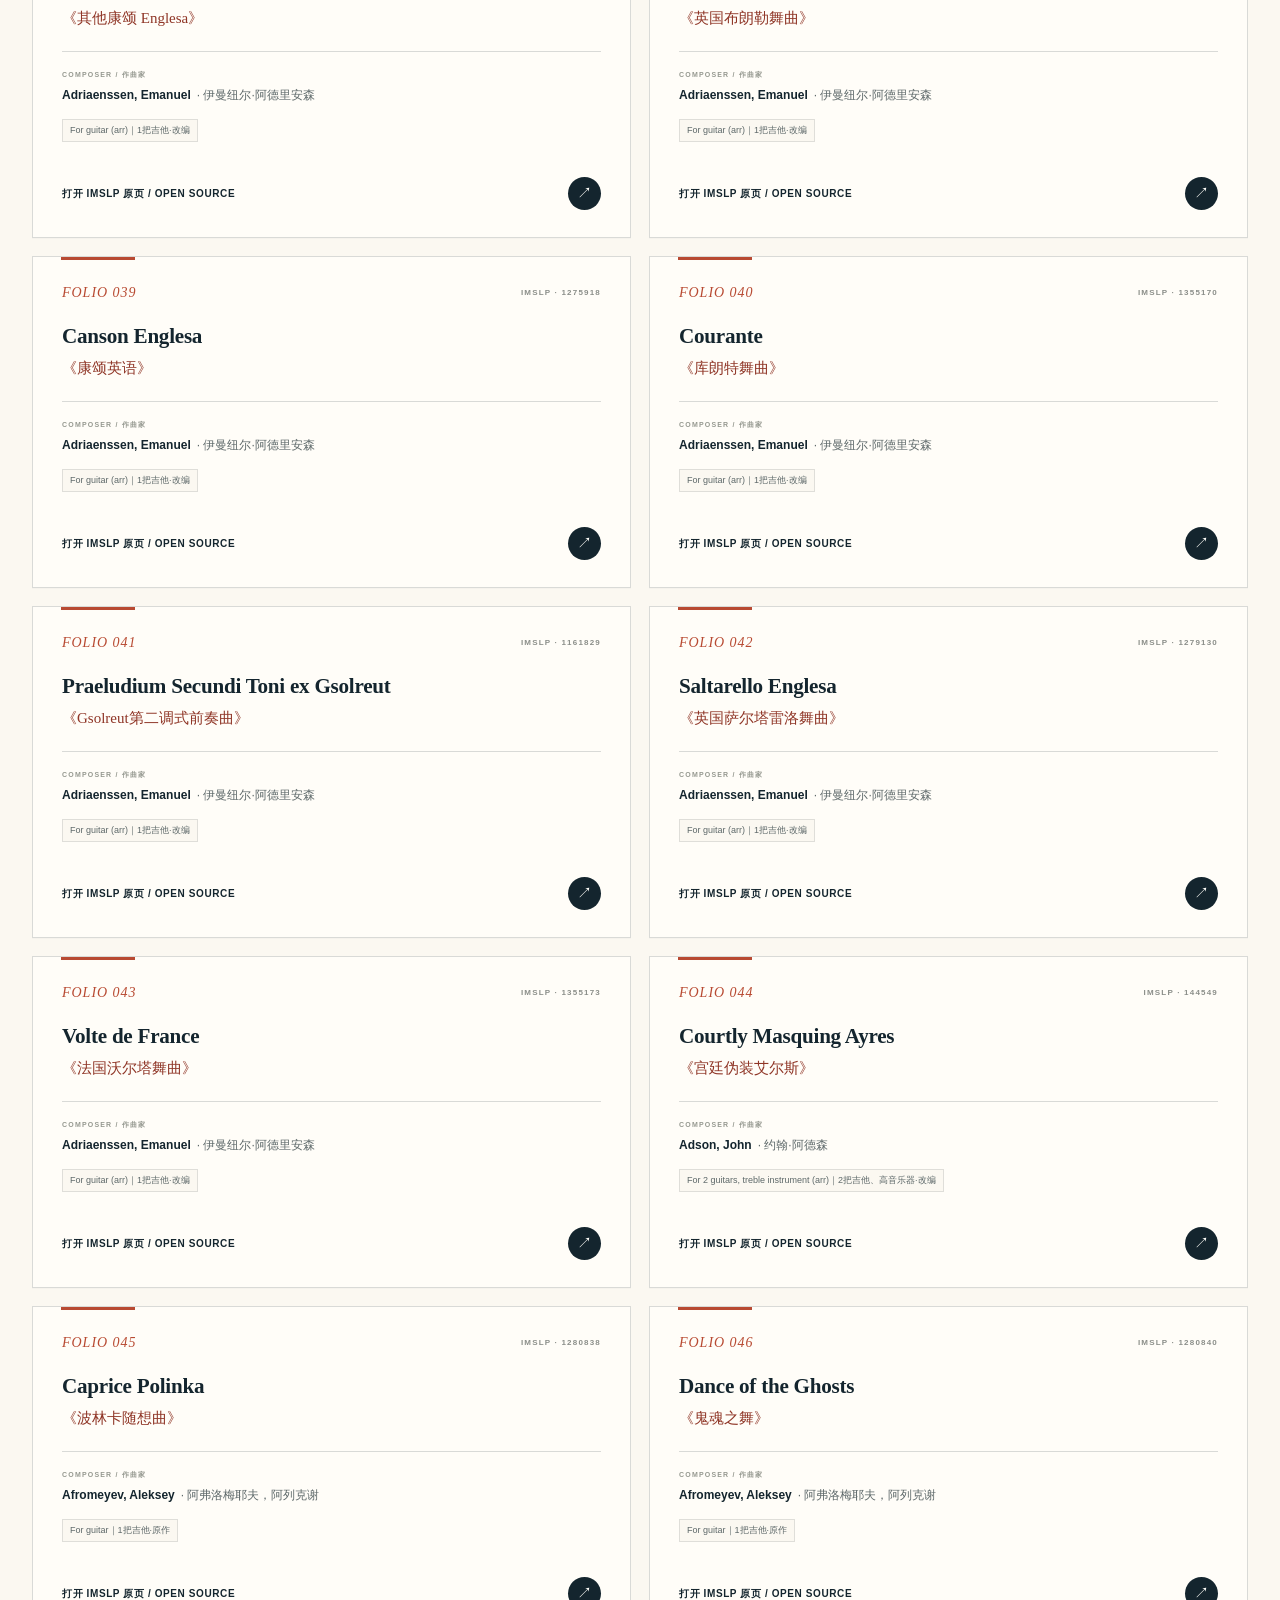
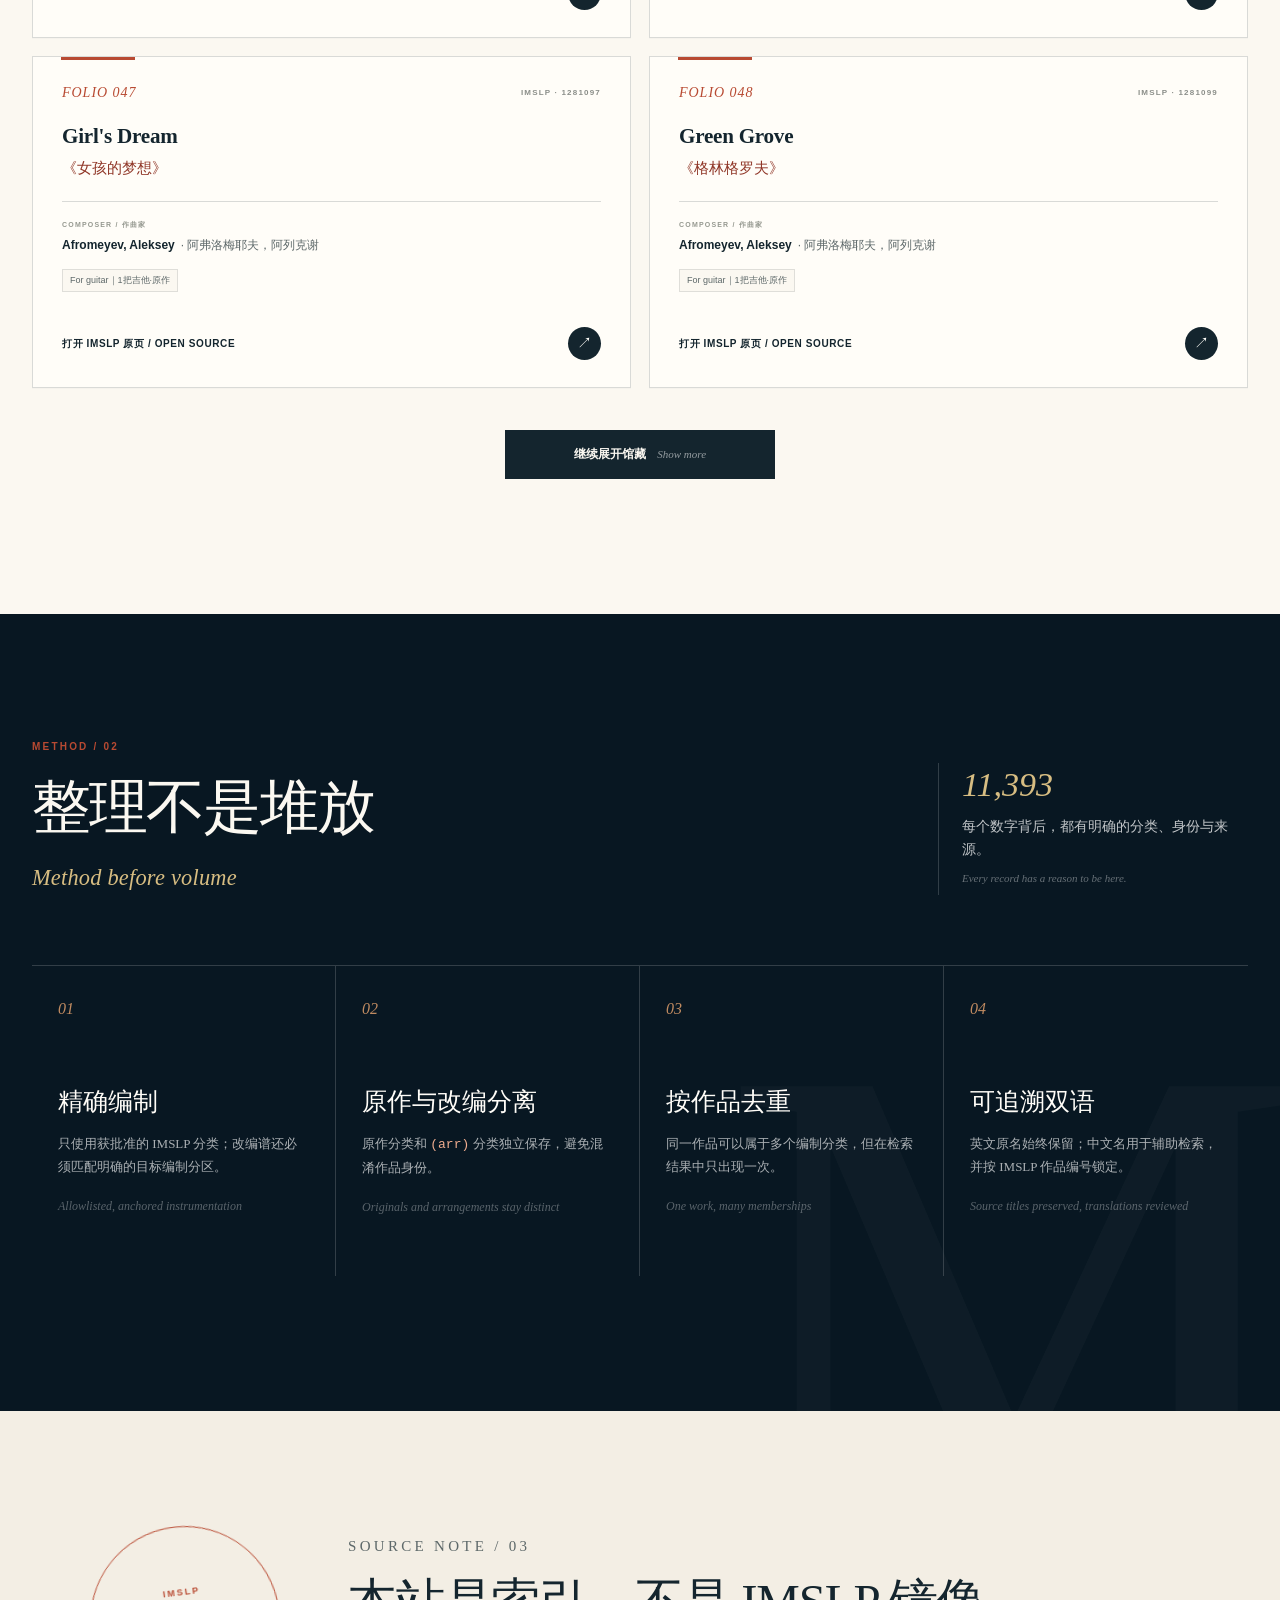
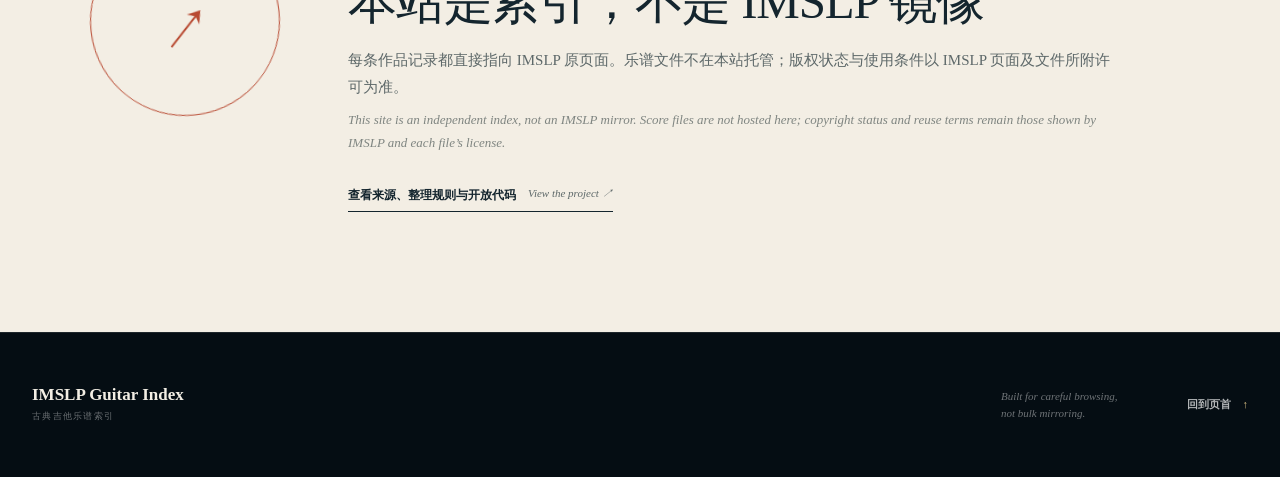
==== commit 60c62930: "design: reimagine public catalog experience" ====
--- a/public_site/index.html
+++ b/public_site/index.html
@@ -8,6 +8,8 @@
   <meta property="og:title" content="IMSLP Guitar Index">
   <meta property="og:description" content="从散落的分类页，到一张可以检索的古典吉他乐谱地图。">
   <meta property="og:type" content="website">
+  <meta property="og:image" content="https://lin-qian123.github.io/imslp-guitar/assets/archive-hero.webp">
+  <meta name="twitter:card" content="summary_large_image">
   <title>IMSLP Guitar Index｜古典吉他乐谱索引</title>
   <link rel="stylesheet" href="assets/site.css">
   <script src="assets/app.js" defer></script>
@@ -16,109 +18,144 @@
   <a class="skip-link" href="#catalog">跳到检索 / Skip to search</a>
 
   <header class="masthead">
-    <a class="brand" href="./" aria-label="IMSLP Guitar Index home">
-      <span class="brand-mark" aria-hidden="true">𝄞</span>
-      <span>
-        <strong>IMSLP Guitar Index</strong>
-        <small>古典吉他乐谱索引</small>
-      </span>
-    </a>
-    <nav aria-label="Primary navigation">
-      <a href="#method">整理方法</a>
-      <a href="https://github.com/lin-qian123/imslp-guitar">GitHub ↗</a>
-    </nav>
+    <div class="nav-shell">
+      <a class="brand" href="./" aria-label="IMSLP Guitar Index home">
+        <span class="brand-mark" aria-hidden="true"></span>
+        <span>
+          <strong>IMSLP Guitar Index</strong>
+          <small>古典吉他乐谱索引</small>
+        </span>
+      </a>
+      <nav aria-label="Primary navigation">
+        <a href="#method">整理方法 <small>Method</small></a>
+        <a href="https://github.com/lin-qian123/imslp-guitar">开放源代码 <small>GitHub ↗</small></a>
+        <a class="nav-cta" href="#catalog">开始检索</a>
+      </nav>
+    </div>
   </header>
 
   <main>
     <section class="hero" aria-labelledby="hero-title">
-      <div class="hero-copy">
-        <p class="eyebrow">Bilingual · Source-linked · Reproducible</p>
-        <h1 id="hero-title">给古典吉他乐谱<br><em>一张可以搜索的地图</em></h1>
-        <p class="lede">把散落在数百个 IMSLP 编制分类中的独奏、重奏与室内乐作品，整理成按作品去重、保留原文、双语可检索的公共目录。</p>
-        <p class="lede-en">A bilingual map of classical guitar repertoire—deduplicated by work, organized by exact instrumentation, and linked back to its source.</p>
+      <figure class="hero-art" aria-hidden="true">
+        <img src="assets/archive-hero.webp" alt="" width="1672" height="941" fetchpriority="high">
+      </figure>
+      <div class="hero-shade" aria-hidden="true"></div>
+      <div class="hero-shell">
+        <div class="hero-copy">
+          <p class="eyebrow"><span>Open repertoire archive</span> · 公开曲目档案</p>
+          <h1 id="hero-title">为古典吉他作品<br><em>建立一座可检索的档案馆</em></h1>
+          <p class="lede">从独奏到室内乐，把散落在数百个 IMSLP 编制分类中的作品，整理成按作品去重、保留原文、双语可检索的公共目录。</p>
+          <p class="lede-en">An editorial map of classical-guitar repertoire—organized by exact instrumentation and traced back to every source.</p>
+          <div class="hero-actions">
+            <a class="primary-action" href="#catalog">进入馆藏 <span>Explore the catalogue</span></a>
+            <a class="text-action" href="#method">了解整理方法 <span aria-hidden="true">↘</span></a>
+          </div>
+        </div>
+        <div class="hero-edition" aria-hidden="true">
+          <span>Digital folio</span>
+          <strong>№ 01</strong>
+          <small>EST. 2026</small>
+        </div>
       </div>
       <aside class="hero-stats" aria-label="Collection summary">
-        <div><strong id="stat-works">—</strong><span>部去重作品<br>unique works</span></div>
-        <div><strong id="stat-categories">—</strong><span>个精确分类<br>exact categories</span></div>
-        <div><strong id="stat-memberships">—</strong><span>条分类关系<br>memberships</span></div>
+        <div><small>01</small><strong id="stat-works">—</strong><span>部去重作品<br>unique works</span></div>
+        <div><small>02</small><strong id="stat-categories">—</strong><span>个精确分类<br>exact categories</span></div>
+        <div><small>03</small><strong id="stat-memberships">—</strong><span>条分类关系<br>memberships</span></div>
+        <p>Last reviewed<br><strong>2026 · 09</strong></p>
       </aside>
-      <div class="catalogue-stamp" aria-hidden="true">EST.<br>2026</div>
     </section>
 
     <section class="catalog" id="catalog" aria-labelledby="catalog-title">
-      <div class="section-heading">
-        <div>
-          <p class="folio">CATALOGUE 01</p>
-          <h2 id="catalog-title">查找作品 <span>Search the collection</span></h2>
+      <div class="catalog-shell">
+        <div class="section-heading">
+          <div>
+            <p class="folio">COLLECTION / 01</p>
+            <h2 id="catalog-title">从一个名字开始<br><em>Search the collection</em></h2>
+          </div>
+          <p>输入曲名、作曲家或编制。中英文可以混合，英文重音符号与关键词顺序不会影响结果。</p>
         </div>
-        <p>支持中英文曲名、作曲家、编制及分类名；忽略英文重音符号，关键词顺序不限。</p>
-      </div>
 
-      <div class="search-panel">
-        <label class="search-box" for="search">
-          <span aria-hidden="true">⌕</span>
-          <input id="search" type="search" autocomplete="off" spellcheck="false"
-            placeholder="例如：柴可夫斯基、Tchaikovsky、赋格、flute guitar…">
-          <kbd>/</kbd>
-        </label>
-        <div class="filters" aria-label="Catalog filters">
-          <label>馆藏分区 / Family
-            <select id="family-filter"><option value="all">全部分区 / All families</option></select>
+        <div class="search-panel">
+          <div class="search-panel-label"><span>SEARCH DESK</span><small>馆藏检索台</small></div>
+          <label class="search-box" for="search">
+            <span aria-hidden="true">⌕</span>
+            <input id="search" type="search" autocomplete="off" spellcheck="false"
+              placeholder="搜索柴可夫斯基、Tchaikovsky、赋格、flute guitar…">
+            <kbd>/</kbd>
           </label>
-          <label>作品类型 / Type
-            <select id="kind-filter">
-              <option value="all">原作与改编 / All</option>
-              <option value="original">原作 / Original</option>
-              <option value="arrangement">改编 / Arrangement</option>
-            </select>
-          </label>
-          <label>精确分类 / Category
-            <select id="category-filter"><option value="all">全部分类 / All categories</option></select>
-          </label>
-        </div>
-        <div class="search-actions">
-          <p id="status" role="status">正在装载目录… / Loading catalogue…</p>
-          <div>
-            <button id="clear" type="button">清除 / Clear</button>
-            <button id="share" type="button">复制检索链接 / Copy link</button>
+          <div class="filters" aria-label="Catalog filters">
+            <label><span>馆藏分区</span><small>Family</small>
+              <select id="family-filter"><option value="all">全部分区 / All families</option></select>
+            </label>
+            <label><span>作品类型</span><small>Type</small>
+              <select id="kind-filter">
+                <option value="all">原作与改编 / All</option>
+                <option value="original">原作 / Original</option>
+                <option value="arrangement">改编 / Arrangement</option>
+              </select>
+            </label>
+            <label><span>精确分类</span><small>Category</small>
+              <select id="category-filter"><option value="all">全部分类 / All categories</option></select>
+            </label>
+          </div>
+          <div class="search-actions">
+            <p id="status" role="status">正在装载目录… / Loading catalogue…</p>
+            <div>
+              <button id="clear" type="button">清除条件 <span>Clear</span></button>
+              <button id="share" type="button">复制检索链接 <span>Copy link</span></button>
+            </div>
           </div>
         </div>
+
+        <div class="browse-row" aria-labelledby="browse-title">
+          <div><span id="browse-title">按编制浏览</span><small>Browse by ensemble</small></div>
+          <div id="family-shortcuts" class="family-shortcuts"></div>
+        </div>
+
+        <div id="error" class="error" role="alert" hidden></div>
+        <div id="results" class="results" aria-live="polite"></div>
+        <button id="load-more" class="load-more" type="button" hidden>继续展开馆藏 <span>Show more</span></button>
       </div>
-
-      <div id="error" class="error" role="alert" hidden></div>
-      <div id="results" class="results" aria-live="polite"></div>
-      <button id="load-more" class="load-more" type="button" hidden>继续展开 / Show more</button>
     </section>
 
     <section class="method" id="method" aria-labelledby="method-title">
-      <div class="section-heading light">
-        <div>
-          <p class="folio">CATALOGUE 02</p>
-          <h2 id="method-title">整理不是堆放 <span>Method before volume</span></h2>
+      <div class="method-shell">
+        <div class="method-heading">
+          <div>
+            <p class="folio">METHOD / 02</p>
+            <h2 id="method-title">整理不是堆放<br><em>Method before volume</em></h2>
+          </div>
+          <div class="method-statement">
+            <span id="stat-method">—</span>
+            <p>每个数字背后，都有明确的分类、身份与来源。</p>
+            <small>Every record has a reason to be here.</small>
+          </div>
         </div>
-        <p>这个项目关心的不只是“有多少文件”，更关心每一条记录为什么属于这里。</p>
+        <ol class="method-grid">
+          <li><span>01</span><h3>精确编制</h3><p>只使用获批准的 IMSLP 分类；改编谱还必须匹配明确的目标编制分区。</p><small>Allowlisted, anchored instrumentation</small></li>
+          <li><span>02</span><h3>原作与改编分离</h3><p>原作分类和 <code>(arr)</code> 分类独立保存，避免混淆作品身份。</p><small>Originals and arrangements stay distinct</small></li>
+          <li><span>03</span><h3>按作品去重</h3><p>同一作品可以属于多个编制分类，但在检索结果中只出现一次。</p><small>One work, many memberships</small></li>
+          <li><span>04</span><h3>可追溯双语</h3><p>英文原名始终保留；中文名用于辅助检索，并按 IMSLP 作品编号锁定。</p><small>Source titles preserved, translations reviewed</small></li>
+        </ol>
       </div>
-      <ol class="method-grid">
-        <li><span>01</span><h3>精确编制</h3><p>只使用获批准的 IMSLP 分类；改编谱还必须匹配明确的目标编制分区。</p><small>Allowlisted, anchored instrumentation</small></li>
-        <li><span>02</span><h3>原作与改编分离</h3><p>原作分类和 <code>(arr)</code> 分类独立保存，避免混淆作品身份。</p><small>Originals and arrangements stay distinct</small></li>
-        <li><span>03</span><h3>按作品去重</h3><p>同一作品可以属于多个编制分类，但在检索结果中只出现一次。</p><small>One work, many memberships</small></li>
-        <li><span>04</span><h3>可追溯双语</h3><p>英文原名始终保留；中文名用于辅助检索，并按 IMSLP 作品编号锁定。</p><small>Source titles preserved, translations reviewed</small></li>
-      </ol>
     </section>
 
     <section class="note" aria-label="Source and copyright note">
-      <span aria-hidden="true">↗</span>
-      <div>
+      <div class="note-mark" aria-hidden="true"><span>IMSLP</span><strong>↗</strong></div>
+      <div class="note-copy">
+        <p class="folio">SOURCE NOTE / 03</p>
         <h2>本站是索引，不是 IMSLP 镜像</h2>
         <p>每条作品记录都直接指向 IMSLP 原页面。乐谱文件不在本站托管；版权状态与使用条件以 IMSLP 页面及文件所附许可为准。</p>
         <p lang="en">This site is an independent index, not an IMSLP mirror. Score files are not hosted here; copyright status and reuse terms remain those shown by IMSLP and each file’s license.</p>
+        <a href="https://github.com/lin-qian123/imslp-guitar">查看来源、整理规则与开放代码 <span>View the project ↗</span></a>
       </div>
     </section>
   </main>
 
   <footer>
-    <p>IMSLP Guitar Index <span>·</span> Built for careful browsing, not bulk mirroring.</p>
-    <a href="https://github.com/lin-qian123/imslp-guitar">查看整理方法与源代码 / View source</a>
+    <div class="footer-brand"><strong>IMSLP Guitar Index</strong><span>古典吉他乐谱索引</span></div>
+    <p>Built for careful browsing,<br>not bulk mirroring.</p>
+    <a href="#">回到页首 <span>↑</span></a>
   </footer>
 
   <noscript>此目录需要 JavaScript 执行检索。This catalogue requires JavaScript for search.</noscript>
--- a/public_site/assets/site.css
+++ b/public_site/assets/site.css
@@ -1,357 +1,1549 @@
 :root {
-  --paper: #f2eadc;
-  --paper-deep: #e7dcc8;
-  --ink: #17283b;
-  --ink-soft: #4b5967;
-  --vermillion: #bd452f;
-  --copper: #a67542;
-  --rule: rgba(23, 40, 59, 0.19);
+  --night: #081722;
+  --night-deep: #050d13;
+  --night-soft: #17303e;
+  --paper: #f3eee4;
+  --paper-warm: #e8dfd0;
+  --paper-pale: #fbf8f1;
+  --ink: #14252e;
+  --ink-soft: #5d6869;
+  --vermilion: #b84a32;
+  --vermilion-dark: #8f3526;
+  --copper: #c08b61;
+  --brass: #d7bd82;
+  --rule: rgba(20, 37, 46, 0.16);
+  --rule-light: rgba(255, 255, 255, 0.17);
   --white: #fffdf8;
-  --serif: "Iowan Old Style", "Baskerville", "Noto Serif SC", "Songti SC", serif;
+  --serif: "Bodoni 72", "Didot", "Iowan Old Style", "Songti SC", "Noto Serif SC", serif;
+  --text-serif: "Iowan Old Style", "Baskerville", "Songti SC", "Noto Serif SC", serif;
   --sans: "Avenir Next", "Avenir", "PingFang SC", "Microsoft YaHei", sans-serif;
-  --shadow: 0 24px 70px rgba(37, 34, 28, 0.12);
-}
-
-* { box-sizing: border-box; }
-html { scroll-behavior: smooth; }
+  --shadow-xl: 0 36px 90px rgba(7, 18, 24, 0.19);
+  --shadow-card: 0 18px 46px rgba(28, 36, 36, 0.1);
+}
+
+* {
+  box-sizing: border-box;
+}
+
+html {
+  scroll-behavior: smooth;
+  scroll-padding-top: 24px;
+}
+
 body {
   margin: 0;
   color: var(--ink);
-  background:
-    linear-gradient(90deg, transparent 0 49.8%, rgba(23, 40, 59, 0.035) 50%, transparent 50.2%),
-    repeating-linear-gradient(0deg, rgba(23, 40, 59, 0.018) 0 1px, transparent 1px 7px),
-    var(--paper);
+  background: var(--paper);
   font-family: var(--sans);
   line-height: 1.6;
-}
-
-a { color: inherit; }
-button, input, select { font: inherit; }
-button, select { cursor: pointer; }
+  -webkit-font-smoothing: antialiased;
+}
+
+body::selection {
+  color: var(--white);
+  background: var(--vermilion);
+}
+
+a {
+  color: inherit;
+}
+
+button,
+input,
+select {
+  font: inherit;
+}
+
+button,
+select {
+  cursor: pointer;
+}
+
+button,
+a,
+input,
+select {
+  outline-offset: 4px;
+}
+
+:focus-visible {
+  outline: 2px solid var(--vermilion);
+}
 
 .skip-link {
   position: fixed;
-  top: 8px;
-  left: 8px;
-  z-index: 100;
-  padding: 9px 14px;
+  top: 12px;
+  left: 12px;
+  z-index: 200;
+  padding: 10px 15px;
   color: var(--white);
-  background: var(--ink);
-  transform: translateY(-160%);
-}
-.skip-link:focus { transform: none; }
+  background: var(--vermilion);
+  text-decoration: none;
+  transform: translateY(-180%);
+  transition: transform 0.2s ease;
+}
+
+.skip-link:focus {
+  transform: none;
+}
 
 .masthead {
-  width: min(1440px, calc(100% - 48px));
-  min-height: 92px;
+  position: absolute;
+  inset: 0 0 auto;
+  z-index: 30;
+  color: var(--white);
+}
+
+.nav-shell {
+  width: min(1380px, calc(100% - 64px));
+  min-height: 104px;
   margin: 0 auto;
   display: flex;
   align-items: center;
   justify-content: space-between;
-  border-bottom: 1px solid var(--rule);
-}
+  border-bottom: 1px solid rgba(255, 255, 255, 0.26);
+}
+
 .brand {
   display: inline-flex;
   align-items: center;
-  gap: 13px;
+  gap: 14px;
+  color: var(--white);
   text-decoration: none;
+}
+
+.brand-mark {
+  width: 44px;
+  height: 44px;
+  flex: 0 0 auto;
+  background:
+    linear-gradient(rgba(8, 23, 34, 0.08), rgba(8, 23, 34, 0.08)),
+    url("archive-hero.webp") 87% 52% / 620% auto;
+  border: 1px solid rgba(255, 255, 255, 0.58);
+  border-radius: 50%;
+  box-shadow: inset 0 0 0 4px rgba(8, 23, 34, 0.52);
+}
+
+.brand strong,
+.brand small {
+  display: block;
+}
+
+.brand strong {
+  font: 600 18px/1.1 var(--text-serif);
+  letter-spacing: 0.015em;
+}
+
+.brand small {
+  margin-top: 4px;
+  color: rgba(255, 255, 255, 0.68);
+  font-size: 10px;
+  font-weight: 600;
+  letter-spacing: 0.17em;
+}
+
+.masthead nav {
+  display: flex;
+  align-items: center;
+  gap: 34px;
+}
+
+.masthead nav a {
+  color: rgba(255, 255, 255, 0.9);
+  font-size: 12px;
+  font-weight: 700;
+  line-height: 1.2;
+  letter-spacing: 0.04em;
+  text-decoration: none;
+  transition: color 0.2s ease;
+}
+
+.masthead nav a small {
+  display: block;
+  margin-top: 4px;
+  color: rgba(255, 255, 255, 0.46);
+  font: italic 11px/1 var(--text-serif);
+  letter-spacing: 0.02em;
+}
+
+.masthead nav a:hover {
+  color: var(--brass);
+}
+
+.masthead nav .nav-cta {
+  padding: 13px 21px;
+  color: var(--night);
+  background: var(--paper-pale);
+  border: 1px solid var(--paper-pale);
+  transition: color 0.2s ease, background 0.2s ease;
+}
+
+.masthead nav .nav-cta:hover {
+  color: var(--white);
+  background: transparent;
+}
+
+main {
+  overflow: hidden;
+}
+
+.hero {
+  position: relative;
+  min-height: 850px;
+  overflow: hidden;
+  color: var(--white);
+  background: var(--night);
+}
+
+.hero-art,
+.hero-shade {
+  position: absolute;
+  inset: 0;
+  margin: 0;
+}
+
+.hero-art img {
+  width: 100%;
+  height: 100%;
+  display: block;
+  object-fit: cover;
+  object-position: 58% center;
+  transform: scale(1.025);
+  animation: hero-settle 1.7s cubic-bezier(0.2, 0.75, 0.25, 1) both;
+}
+
+.hero-shade {
+  background:
+    linear-gradient(90deg, rgba(4, 14, 21, 0.97) 0%, rgba(4, 14, 21, 0.91) 29%, rgba(4, 14, 21, 0.42) 62%, rgba(4, 14, 21, 0.13) 100%),
+    linear-gradient(0deg, rgba(4, 14, 21, 0.9) 0%, transparent 34%, rgba(4, 14, 21, 0.12) 78%, rgba(4, 14, 21, 0.48) 100%);
+}
+
+.hero-shell {
+  position: relative;
+  z-index: 2;
+  width: min(1380px, calc(100% - 64px));
+  min-height: 735px;
+  margin: 0 auto;
+  padding: 190px 0 125px;
+  display: grid;
+  grid-template-columns: minmax(0, 850px) 130px;
+  gap: 7vw;
+  align-items: center;
+}
+
+.hero-copy {
+  animation: copy-rise 0.95s 0.15s cubic-bezier(0.2, 0.75, 0.25, 1) both;
+}
+
+.eyebrow,
+.folio {
+  margin: 0 0 24px;
+  color: var(--vermilion);
+  font-size: 10px;
+  font-weight: 800;
+  letter-spacing: 0.22em;
+  text-transform: uppercase;
+}
+
+.eyebrow {
+  color: rgba(255, 255, 255, 0.7);
+}
+
+.eyebrow span {
+  color: var(--brass);
+}
+
+h1 {
+  max-width: 880px;
+  margin: 0;
+  font: 500 clamp(54px, 6.2vw, 92px) / 0.98 var(--serif);
+  letter-spacing: -0.045em;
+  text-wrap: balance;
+}
+
+h1 em {
+  display: inline-block;
+  margin-top: 9px;
+  color: #e2c7a0;
+  font-family: var(--text-serif);
+  font-size: 0.73em;
+  font-weight: 400;
+  letter-spacing: -0.035em;
+}
+
+.lede {
+  max-width: 735px;
+  margin: 36px 0 0;
+  color: rgba(255, 255, 255, 0.88);
+  font: 400 clamp(16px, 1.5vw, 21px) / 1.72 var(--text-serif);
+}
+
+.lede-en {
+  max-width: 690px;
+  margin: 9px 0 0;
+  color: rgba(255, 255, 255, 0.48);
+  font: italic 15px/1.6 var(--text-serif);
+}
+
+.hero-actions {
+  margin-top: 39px;
+  display: flex;
+  align-items: center;
+  gap: 30px;
+}
+
+.primary-action,
+.text-action {
+  text-decoration: none;
+}
+
+.primary-action {
+  min-width: 230px;
+  padding: 15px 20px;
+  display: inline-flex;
+  align-items: baseline;
+  justify-content: space-between;
+  gap: 20px;
+  color: var(--night);
+  background: var(--paper-pale);
+  border: 1px solid var(--paper-pale);
+  font-size: 13px;
+  font-weight: 800;
+  transition: background 0.25s ease, color 0.25s ease, transform 0.25s ease;
+}
+
+.primary-action span {
+  color: var(--ink-soft);
+  font: italic 11px var(--text-serif);
+}
+
+.primary-action:hover {
+  color: var(--white);
+  background: transparent;
+  transform: translateY(-2px);
+}
+
+.primary-action:hover span {
+  color: rgba(255, 255, 255, 0.55);
+}
+
+.text-action {
+  padding-bottom: 4px;
+  color: rgba(255, 255, 255, 0.72);
+  border-bottom: 1px solid rgba(255, 255, 255, 0.42);
+  font-size: 12px;
+  transition: color 0.2s ease, border-color 0.2s ease;
+}
+
+.text-action span {
+  margin-left: 9px;
+  color: var(--brass);
+}
+
+.text-action:hover {
+  color: var(--white);
+  border-color: var(--brass);
+}
+
+.hero-edition {
+  align-self: stretch;
+  padding: 22px 0;
+  display: flex;
+  flex-direction: column;
+  align-items: center;
+  justify-content: space-between;
+  border-inline: 1px solid rgba(255, 255, 255, 0.2);
+  color: rgba(255, 255, 255, 0.5);
+  writing-mode: vertical-rl;
+}
+
+.hero-edition span,
+.hero-edition small {
+  font-size: 9px;
+  font-weight: 700;
+  letter-spacing: 0.24em;
+  text-transform: uppercase;
+}
+
+.hero-edition strong {
+  color: rgba(255, 255, 255, 0.88);
+  font: italic 24px var(--text-serif);
+  letter-spacing: 0.08em;
+}
+
+.hero-stats {
+  position: absolute;
+  inset: auto 0 0;
+  z-index: 3;
+  min-height: 115px;
+  margin: 0;
+  padding-inline: max(32px, calc((100vw - 1380px) / 2));
+  display: grid;
+  grid-template-columns: repeat(3, minmax(220px, 1fr)) 190px;
+  background: rgba(5, 16, 23, 0.76);
+  border-top: 1px solid rgba(255, 255, 255, 0.22);
+  backdrop-filter: blur(18px);
+}
+
+.hero-stats > div {
+  position: relative;
+  padding: 24px 30px 21px 42px;
+  display: grid;
+  grid-template-columns: auto 1fr;
+  gap: 8px 16px;
+  align-items: center;
+  border-right: 1px solid rgba(255, 255, 255, 0.16);
+}
+
+.hero-stats > div > small {
+  position: absolute;
+  top: 23px;
+  left: 0;
+  color: var(--copper);
+  font: italic 11px var(--text-serif);
+}
+
+.hero-stats strong {
+  font: 500 34px/1 var(--serif);
+  letter-spacing: -0.025em;
+}
+
+.hero-stats span {
+  color: rgba(255, 255, 255, 0.55);
+  font-size: 10px;
+  line-height: 1.45;
+  letter-spacing: 0.07em;
+}
+
+.hero-stats > p {
+  margin: 0;
+  padding: 26px 0 20px 30px;
+  color: rgba(255, 255, 255, 0.43);
+  font-size: 9px;
+  font-weight: 700;
+  line-height: 1.6;
+  letter-spacing: 0.16em;
+  text-transform: uppercase;
+}
+
+.hero-stats > p strong {
+  display: block;
+  margin-top: 6px;
+  color: var(--brass);
+  font: 500 15px var(--text-serif);
+  letter-spacing: 0.08em;
+}
+
+.catalog {
+  padding: 125px 0 135px;
+  color: var(--ink);
+  background: var(--paper-pale);
+}
+
+.catalog-shell,
+.method-shell {
+  width: min(1320px, calc(100% - 64px));
+  margin: 0 auto;
+}
+
+.section-heading {
+  margin-bottom: 44px;
+  display: grid;
+  grid-template-columns: minmax(0, 1fr) minmax(280px, 0.42fr);
+  gap: 70px;
+  align-items: end;
+}
+
+.section-heading h2,
+.method-heading h2 {
+  margin: 0;
+  font: 500 clamp(39px, 4.6vw, 65px) / 0.98 var(--serif);
+  letter-spacing: -0.035em;
+}
+
+.section-heading h2 em,
+.method-heading h2 em {
+  display: inline-block;
+  margin-top: 10px;
+  color: var(--vermilion);
+  font: italic 0.38em var(--text-serif);
   letter-spacing: 0.01em;
 }
-.brand-mark {
-  width: 43px;
-  height: 43px;
-  display: grid;
-  place-items: center;
-  color: var(--paper);
-  background: var(--ink);
-  border-radius: 50%;
-  font-size: 27px;
-}
-.brand strong, .brand small { display: block; }
-.brand strong { font: 700 17px/1.2 var(--serif); }
-.brand small { margin-top: 3px; color: var(--ink-soft); font-size: 11px; letter-spacing: 0.16em; }
-.masthead nav { display: flex; gap: 30px; }
-.masthead nav a {
-  text-decoration: none;
-  font-size: 13px;
-  font-weight: 650;
-  letter-spacing: 0.06em;
-}
-.masthead nav a:hover { color: var(--vermillion); }
-
-main { overflow: hidden; }
-.hero {
-  width: min(1440px, calc(100% - 48px));
-  min-height: 620px;
-  margin: 0 auto;
-  padding: 105px 4vw 80px;
-  display: grid;
-  grid-template-columns: minmax(0, 1.55fr) minmax(260px, 0.7fr);
-  gap: 7vw;
-  align-items: end;
-  position: relative;
-}
-.hero::before {
+
+.section-heading > p {
+  margin: 0 0 4px;
+  padding-left: 20px;
+  color: var(--ink-soft);
+  border-left: 2px solid var(--vermilion);
+  font: 14px/1.8 var(--text-serif);
+}
+
+.search-panel {
+  position: sticky;
+  top: 14px;
+  z-index: 20;
+  padding: 30px 30px 21px;
+  background: rgba(239, 231, 216, 0.965);
+  border: 1px solid rgba(20, 37, 46, 0.25);
+  box-shadow: var(--shadow-xl);
+  backdrop-filter: blur(18px);
+}
+
+.search-panel::before {
   content: "";
   position: absolute;
-  left: -8vw;
-  top: 105px;
-  width: 42vw;
-  height: 170px;
-  opacity: 0.3;
-  background: repeating-linear-gradient(to bottom, transparent 0 19px, var(--copper) 20px 21px);
-  mask-image: linear-gradient(90deg, transparent, black 25%, transparent);
-  pointer-events: none;
-}
-.hero-copy { position: relative; z-index: 1; }
-.eyebrow, .folio {
-  margin: 0 0 20px;
-  color: var(--vermillion);
-  font-size: 11px;
+  inset: 0 auto 0 0;
+  width: 5px;
+  background: var(--vermilion);
+}
+
+.search-panel-label {
+  margin-bottom: 13px;
+  display: flex;
+  align-items: center;
+  gap: 13px;
+  color: var(--vermilion-dark);
+}
+
+.search-panel-label span {
+  font-size: 9px;
+  font-weight: 900;
+  letter-spacing: 0.22em;
+}
+
+.search-panel-label small {
+  color: var(--ink-soft);
+  font: italic 12px var(--text-serif);
+}
+
+.search-box {
+  min-height: 76px;
+  display: grid;
+  grid-template-columns: 45px 1fr auto;
+  align-items: center;
+  padding: 0 22px;
+  color: var(--ink-soft);
+  background: var(--white);
+  border: 1px solid rgba(20, 37, 46, 0.18);
+  border-bottom: 3px solid var(--ink);
+  transition: border-color 0.2s ease, box-shadow 0.2s ease;
+}
+
+.search-box:focus-within {
+  border-color: var(--vermilion);
+  box-shadow: 0 8px 32px rgba(91, 43, 31, 0.11);
+}
+
+.search-box > span {
+  font: 36px/1 var(--text-serif);
+  transform: rotate(-18deg);
+}
+
+.search-box input {
+  width: 100%;
+  border: 0;
+  outline: 0;
+  color: var(--ink);
+  background: transparent;
+  font-size: clamp(15px, 1.5vw, 19px);
+  font-weight: 500;
+}
+
+.search-box input::placeholder {
+  color: #8b8b82;
+}
+
+kbd {
+  min-width: 28px;
+  padding: 3px 8px;
+  color: var(--ink-soft);
+  background: var(--paper);
+  border: 1px solid var(--rule);
+  border-radius: 2px;
+  box-shadow: 0 2px 0 rgba(20, 37, 46, 0.12);
+  font: 11px var(--sans);
+  text-align: center;
+}
+
+.filters {
+  margin-top: 18px;
+  display: grid;
+  grid-template-columns: 1fr 0.8fr 1.5fr;
+  gap: 12px;
+}
+
+.filters label {
+  position: relative;
+  color: var(--ink);
+  font-size: 10px;
   font-weight: 800;
-  letter-spacing: 0.2em;
-  text-transform: uppercase;
-}
-h1 {
-  max-width: 900px;
-  margin: 0;
-  font: 600 clamp(46px, 6.4vw, 94px)/0.98 var(--serif);
-  letter-spacing: -0.045em;
-}
-h1 em { color: var(--vermillion); font-weight: 400; }
-.lede { max-width: 750px; margin: 38px 0 0; font-size: clamp(17px, 1.6vw, 22px); }
-.lede-en { max-width: 720px; margin: 12px 0 0; color: var(--ink-soft); font: italic 17px/1.55 var(--serif); }
-.hero-stats {
-  border-top: 4px solid var(--ink);
-  border-bottom: 1px solid var(--ink);
-  background: rgba(255, 253, 248, 0.46);
-}
-.hero-stats div {
-  display: grid;
-  grid-template-columns: 110px 1fr;
-  gap: 16px;
-  align-items: center;
-  padding: 20px 8px;
-  border-top: 1px solid var(--rule);
-}
-.hero-stats div:first-child { border-top: 0; }
-.hero-stats strong { font: 600 40px/1 var(--serif); }
-.hero-stats span { color: var(--ink-soft); font-size: 12px; line-height: 1.45; letter-spacing: 0.04em; }
-.catalogue-stamp {
-  position: absolute;
-  right: -38px;
-  top: 58px;
-  width: 92px;
-  height: 92px;
-  display: grid;
-  place-items: center;
-  text-align: center;
-  color: var(--vermillion);
-  border: 2px solid var(--vermillion);
-  border-radius: 50%;
-  font: 800 11px/1.3 var(--sans);
-  letter-spacing: 0.16em;
-  transform: rotate(9deg);
-}
-
-.catalog {
-  padding: 92px max(24px, calc((100vw - 1344px) / 2)) 110px;
-  color: var(--ink);
-  background: var(--white);
-  border-top: 1px solid var(--rule);
-}
-.section-heading {
-  margin-bottom: 32px;
-  display: grid;
-  grid-template-columns: minmax(0, 1fr) minmax(260px, 0.55fr);
-  gap: 40px;
-  align-items: end;
-}
-.section-heading h2 { margin: 0; font: 600 clamp(34px, 4vw, 58px)/1 var(--serif); }
-.section-heading h2 span { display: block; margin-top: 9px; color: var(--ink-soft); font-size: 17px; font-style: italic; font-weight: 400; letter-spacing: 0; }
-.section-heading > p { margin: 0; color: var(--ink-soft); font-size: 14px; }
-.search-panel {
-  position: sticky;
-  top: 12px;
-  z-index: 10;
-  padding: 18px;
-  background: rgba(242, 234, 220, 0.96);
-  border: 1px solid var(--rule);
-  box-shadow: var(--shadow);
-  backdrop-filter: blur(14px);
-}
-.search-box {
-  height: 68px;
-  display: grid;
-  grid-template-columns: 38px 1fr auto;
-  align-items: center;
-  padding: 0 20px;
-  color: var(--ink-soft);
-  background: var(--white);
-  border-bottom: 3px solid var(--ink);
-}
-.search-box > span { font: 34px/1 var(--serif); transform: rotate(-18deg); }
-.search-box input { width: 100%; border: 0; outline: 0; color: var(--ink); background: transparent; font-size: 17px; }
-.search-box input::placeholder { color: #7d817f; }
-kbd { padding: 2px 8px; border: 1px solid var(--rule); border-radius: 3px; color: var(--ink-soft); background: var(--paper); font: 12px var(--sans); }
-.filters { display: grid; grid-template-columns: 1fr 0.8fr 1.45fr; gap: 10px; margin-top: 14px; }
-.filters label { color: var(--ink-soft); font-size: 10px; font-weight: 750; letter-spacing: 0.08em; text-transform: uppercase; }
+  letter-spacing: 0.06em;
+}
+
+.filters label > span,
+.filters label > small {
+  display: inline-block;
+}
+
+.filters label > small {
+  margin-left: 6px;
+  color: var(--ink-soft);
+  font: italic 10px var(--text-serif);
+}
+
 .filters select {
   width: 100%;
-  margin-top: 5px;
-  padding: 10px 34px 10px 11px;
+  min-height: 43px;
+  margin-top: 6px;
+  padding: 10px 34px 10px 12px;
   color: var(--ink);
   background: var(--white);
   border: 1px solid var(--rule);
   border-radius: 0;
-  font-size: 13px;
-}
-.search-actions { display: flex; justify-content: space-between; align-items: center; gap: 20px; margin-top: 14px; }
-.search-actions p { margin: 0; color: var(--ink-soft); font-size: 13px; }
+  font-size: 12px;
+}
+
+.search-actions {
+  min-height: 37px;
+  margin-top: 13px;
+  display: flex;
+  align-items: center;
+  justify-content: space-between;
+  gap: 20px;
+}
+
+.search-actions p {
+  margin: 0;
+  color: var(--ink-soft);
+  font: 12px var(--sans);
+}
+
+.search-actions > div {
+  display: flex;
+  gap: 19px;
+}
+
 .search-actions button {
-  padding: 7px 10px;
+  padding: 5px 0;
   color: var(--ink);
   background: transparent;
   border: 0;
-  border-bottom: 1px solid var(--ink);
-  font-size: 12px;
-}
-.search-actions button:hover { color: var(--vermillion); border-color: var(--vermillion); }
-
-.results { margin-top: 42px; border-top: 3px solid var(--ink); }
-.result {
+  border-bottom: 1px solid rgba(20, 37, 46, 0.55);
+  font-size: 11px;
+  font-weight: 750;
+}
+
+.search-actions button span {
+  margin-left: 4px;
+  color: var(--ink-soft);
+  font: italic 10px var(--text-serif);
+}
+
+.search-actions button:hover {
+  color: var(--vermilion);
+  border-color: var(--vermilion);
+}
+
+.browse-row {
+  margin: 48px 0 38px;
   display: grid;
-  grid-template-columns: 62px minmax(0, 1.25fr) minmax(220px, 0.75fr) auto;
-  gap: 26px;
-  align-items: center;
-  padding: 27px 6px;
-  border-bottom: 1px solid var(--rule);
-  animation: reveal 0.42s both;
-}
-.result:hover { background: linear-gradient(90deg, rgba(242, 234, 220, 0.5), transparent); }
-.result-number { color: var(--copper); font: italic 20px var(--serif); }
-.result h3 { margin: 0; font: 600 20px/1.25 var(--serif); }
-.result-title-zh { margin: 5px 0 0; color: var(--ink-soft); font-size: 14px; }
-.result-composer { margin: 0 0 8px; font-weight: 700; font-size: 13px; }
-.result-composer span { display: block; color: var(--ink-soft); font-weight: 400; }
-.category-list { display: flex; flex-wrap: wrap; gap: 5px; }
-.category-chip {
-  padding: 4px 7px;
+  grid-template-columns: 155px 1fr;
+  gap: 30px;
+  align-items: start;
+}
+
+.browse-row > div:first-child {
+  padding-top: 7px;
+}
+
+.browse-row > div:first-child span,
+.browse-row > div:first-child small {
+  display: block;
+}
+
+.browse-row > div:first-child span {
+  font: 600 13px var(--text-serif);
+}
+
+.browse-row > div:first-child small {
+  margin-top: 3px;
+  color: var(--ink-soft);
+  font: italic 11px var(--text-serif);
+}
+
+.family-shortcuts {
+  display: flex;
+  flex-wrap: wrap;
+  gap: 7px;
+}
+
+.family-shortcut {
+  padding: 8px 11px;
   color: var(--ink-soft);
   background: transparent;
   border: 1px solid var(--rule);
   font-size: 10px;
+  font-weight: 650;
+  transition: color 0.2s ease, background 0.2s ease, border-color 0.2s ease;
+}
+
+.family-shortcut:hover,
+.family-shortcut[aria-pressed="true"] {
+  color: var(--white);
+  background: var(--ink);
+  border-color: var(--ink);
+}
+
+.results {
+  display: grid;
+  grid-template-columns: repeat(2, minmax(0, 1fr));
+  gap: 18px;
+}
+
+.result {
+  position: relative;
+  min-height: 332px;
+  padding: 28px 29px 27px;
+  display: flex;
+  flex-direction: column;
+  overflow: hidden;
+  background: var(--white);
+  border: 1px solid var(--rule);
+  box-shadow: 0 1px 0 rgba(20, 37, 46, 0.02);
+  animation: reveal 0.5s both;
+  transition: border-color 0.25s ease, box-shadow 0.25s ease, transform 0.25s ease;
+}
+
+.result::before {
+  content: "";
+  position: absolute;
+  top: -1px;
+  left: 28px;
+  width: 74px;
+  height: 4px;
+  background: var(--vermilion);
+}
+
+.result:hover {
+  z-index: 1;
+  border-color: rgba(184, 74, 50, 0.42);
+  box-shadow: var(--shadow-card);
+  transform: translateY(-4px);
+}
+
+.result-header {
+  display: flex;
+  align-items: center;
+  justify-content: space-between;
+  gap: 20px;
+}
+
+.result-number {
+  color: var(--vermilion);
+  font: italic 14px var(--text-serif);
+  letter-spacing: 0.07em;
+}
+
+.result-id {
+  color: #8b8e89;
+  font-size: 8px;
+  font-weight: 800;
+  letter-spacing: 0.15em;
+  text-transform: uppercase;
+}
+
+.result-title {
+  margin-top: 23px;
+}
+
+.result h3 {
+  margin: 0;
+  color: var(--ink);
+  font: 600 clamp(19px, 1.65vw, 24px) / 1.2 var(--text-serif);
+  letter-spacing: -0.012em;
+}
+
+.result-title-zh {
+  margin: 8px 0 0;
+  color: var(--vermilion-dark);
+  font: 15px/1.45 var(--text-serif);
+}
+
+.result-meta {
+  margin-top: 22px;
+  padding-top: 17px;
+  border-top: 1px solid var(--rule);
+}
+
+.result-composer {
+  margin: 0 0 14px;
+  color: var(--ink);
+  font-size: 12px;
+  font-weight: 800;
+}
+
+.result-composer::before {
+  content: "COMPOSER / 作曲家";
+  display: block;
+  margin-bottom: 5px;
+  color: #969990;
+  font-size: 7px;
+  font-weight: 900;
+  letter-spacing: 0.17em;
+}
+
+.result-composer span {
+  display: inline;
+  margin-left: 6px;
+  color: var(--ink-soft);
+  font-weight: 450;
+}
+
+.result-composer span::before {
+  content: "· ";
+}
+
+.category-list {
+  display: flex;
+  flex-wrap: wrap;
+  gap: 5px;
+}
+
+.category-chip {
+  padding: 4px 7px;
+  color: var(--ink-soft);
+  background: var(--paper-pale);
+  border: 1px solid rgba(20, 37, 46, 0.12);
+  font-size: 9px;
+  line-height: 1.45;
   text-align: left;
-}
-.category-chip:hover { color: var(--vermillion); border-color: var(--vermillion); }
-.category-more { align-self: center; color: var(--ink-soft); font-size: 11px; }
+  transition: color 0.2s ease, border-color 0.2s ease, background 0.2s ease;
+}
+
+.category-chip:hover {
+  color: var(--vermilion-dark);
+  background: var(--paper);
+  border-color: var(--vermilion);
+}
+
+.category-more {
+  align-self: center;
+  color: var(--ink-soft);
+  font: italic 10px var(--text-serif);
+}
+
 .source-link {
-  min-width: 156px;
-  padding: 11px 15px;
+  margin-top: auto;
+  padding-top: 23px;
+  display: flex;
+  align-items: center;
+  justify-content: space-between;
+  color: var(--ink);
+  border-top: 1px solid transparent;
+  font-size: 10px;
+  font-weight: 850;
+  letter-spacing: 0.06em;
+  text-decoration: none;
+  text-transform: uppercase;
+}
+
+.source-link::after {
+  content: "↗";
+  width: 33px;
+  height: 33px;
+  display: grid;
+  place-items: center;
+  color: var(--white);
+  background: var(--ink);
+  border-radius: 50%;
+  font: 15px var(--text-serif);
+  transition: background 0.2s ease, transform 0.2s ease;
+}
+
+.source-link:hover {
+  color: var(--vermilion);
+}
+
+.source-link:hover::after {
+  background: var(--vermilion);
+  transform: translate(2px, -2px);
+}
+
+.empty {
+  grid-column: 1 / -1;
+  min-height: 300px;
+  padding: 90px 30px;
+  display: grid;
+  place-items: center;
+  align-content: center;
   text-align: center;
-  text-decoration: none;
-  color: var(--white);
+  color: var(--ink-soft);
+  background: var(--paper);
+  border: 1px solid var(--rule);
+}
+
+.empty::before {
+  content: "∅";
+  margin-bottom: 18px;
+  color: var(--copper);
+  font: italic 44px var(--text-serif);
+}
+
+.empty strong {
+  display: block;
+  margin-bottom: 9px;
+  color: var(--ink);
+  font: 600 28px var(--text-serif);
+}
+
+.load-more {
+  min-width: 270px;
+  margin: 42px auto 0;
+  padding: 14px 22px;
+  display: block;
+  color: var(--paper-pale);
   background: var(--ink);
   border: 1px solid var(--ink);
   font-size: 12px;
-  font-weight: 700;
-}
-.source-link:hover { color: var(--ink); background: transparent; }
-.empty { padding: 80px 20px; text-align: center; color: var(--ink-soft); border-bottom: 1px solid var(--rule); }
-.empty strong { display: block; margin-bottom: 10px; color: var(--ink); font: 600 28px var(--serif); }
-.load-more {
-  display: block;
-  min-width: 250px;
-  margin: 34px auto 0;
-  padding: 13px 24px;
+  font-weight: 750;
+  transition: color 0.2s ease, background 0.2s ease;
+}
+
+.load-more span {
+  margin-left: 8px;
+  color: rgba(255, 255, 255, 0.55);
+  font: italic 11px var(--text-serif);
+}
+
+.load-more:hover {
   color: var(--ink);
   background: transparent;
-  border: 1px solid var(--ink);
-}
-.load-more:hover { color: var(--white); background: var(--ink); }
-.error { margin-top: 28px; padding: 18px; color: #711f18; background: #f8e2dc; border-left: 4px solid var(--vermillion); }
-
-.method { padding: 100px max(24px, calc((100vw - 1344px) / 2)) 118px; color: var(--paper); background: var(--ink); }
-.section-heading.light h2 span, .section-heading.light > p { color: #b9c1c8; }
-.method-grid { margin: 56px 0 0; padding: 0; display: grid; grid-template-columns: repeat(4, 1fr); list-style: none; border-top: 1px solid rgba(255,255,255,.2); }
-.method-grid li { min-height: 280px; padding: 28px 24px; border-right: 1px solid rgba(255,255,255,.2); }
-.method-grid li:last-child { border-right: 0; }
-.method-grid span { color: #d99375; font: italic 17px var(--serif); }
-.method-grid h3 { margin: 52px 0 12px; color: var(--white); font: 500 24px var(--serif); }
-.method-grid p { margin: 0; color: #d4d8dc; font-size: 13px; }
-.method-grid small { display: block; margin-top: 18px; color: #8fa0af; font: italic 13px var(--serif); }
-.method-grid code { color: #f0ad8f; }
+}
+
+.load-more:hover span {
+  color: var(--ink-soft);
+}
+
+.error {
+  margin: 28px 0;
+  padding: 18px 20px;
+  color: #711f18;
+  background: #f7dfd7;
+  border-left: 4px solid var(--vermilion);
+}
+
+.method {
+  position: relative;
+  padding: 125px 0 135px;
+  color: var(--paper);
+  background: var(--night);
+}
+
+.method::after {
+  content: "M";
+  position: absolute;
+  right: -0.05em;
+  bottom: -0.33em;
+  color: rgba(255, 255, 255, 0.025);
+  font: 500 min(52vw, 720px) / 1 var(--serif);
+  pointer-events: none;
+}
+
+.method-heading {
+  position: relative;
+  z-index: 1;
+  display: grid;
+  grid-template-columns: minmax(0, 1fr) 310px;
+  gap: 80px;
+  align-items: end;
+}
+
+.method-heading h2 {
+  color: var(--paper-pale);
+}
+
+.method-heading h2 em {
+  color: var(--brass);
+}
+
+.method-statement {
+  padding: 5px 0 5px 23px;
+  border-left: 1px solid var(--rule-light);
+}
+
+.method-statement span {
+  display: block;
+  color: var(--brass);
+  font: italic 34px/1 var(--text-serif);
+}
+
+.method-statement p {
+  margin: 13px 0 2px;
+  color: rgba(255, 255, 255, 0.75);
+  font: 14px/1.7 var(--text-serif);
+}
+
+.method-statement small {
+  color: rgba(255, 255, 255, 0.38);
+  font: italic 11px var(--text-serif);
+}
+
+.method-grid {
+  position: relative;
+  z-index: 1;
+  margin: 70px 0 0;
+  padding: 0;
+  display: grid;
+  grid-template-columns: repeat(4, 1fr);
+  list-style: none;
+  border-top: 1px solid var(--rule-light);
+}
+
+.method-grid li {
+  min-height: 310px;
+  padding: 30px 26px;
+  border-right: 1px solid var(--rule-light);
+  transition: background 0.25s ease;
+}
+
+.method-grid li:last-child {
+  border-right: 0;
+}
+
+.method-grid li:hover {
+  background: rgba(255, 255, 255, 0.035);
+}
+
+.method-grid > li > span {
+  color: var(--copper);
+  font: italic 16px var(--text-serif);
+}
+
+.method-grid h3 {
+  margin: 64px 0 15px;
+  color: var(--white);
+  font: 500 25px var(--text-serif);
+}
+
+.method-grid p {
+  margin: 0;
+  color: rgba(255, 255, 255, 0.66);
+  font: 13px/1.75 var(--text-serif);
+}
+
+.method-grid small {
+  display: block;
+  margin-top: 18px;
+  color: rgba(255, 255, 255, 0.33);
+  font: italic 12px/1.5 var(--text-serif);
+}
+
+.method-grid code {
+  color: #f0ad8f;
+}
 
 .note {
-  width: min(980px, calc(100% - 48px));
+  width: min(1100px, calc(100% - 64px));
   margin: 0 auto;
-  padding: 90px 0;
+  padding: 115px 0 120px;
   display: grid;
-  grid-template-columns: 80px 1fr;
-  gap: 28px;
-}
-.note > span { color: var(--vermillion); font: 68px/1 var(--serif); }
-.note h2 { margin: 0 0 12px; font: 600 32px var(--serif); }
-.note p { margin: 7px 0; color: var(--ink-soft); }
-.note p[lang="en"] { font: italic 15px/1.6 var(--serif); }
+  grid-template-columns: 190px minmax(0, 1fr);
+  gap: 68px;
+  align-items: start;
+}
+
+.note-mark {
+  aspect-ratio: 1;
+  display: grid;
+  place-items: center;
+  align-content: center;
+  color: var(--vermilion);
+  border: 1px solid var(--vermilion);
+  border-radius: 50%;
+  transform: rotate(-7deg);
+}
+
+.note-mark span {
+  font-size: 9px;
+  font-weight: 900;
+  letter-spacing: 0.22em;
+}
+
+.note-mark strong {
+  margin-top: 5px;
+  font: 52px/1 var(--text-serif);
+}
+
+.note-copy .folio {
+  margin-bottom: 15px;
+}
+
+.note h2 {
+  margin: 0 0 17px;
+  font: 500 clamp(32px, 4vw, 49px) / 1.12 var(--serif);
+  letter-spacing: -0.025em;
+}
+
+.note p {
+  max-width: 770px;
+  margin: 7px 0;
+  color: var(--ink-soft);
+  font: 15px/1.8 var(--text-serif);
+}
+
+.note p[lang="en"] {
+  color: #7f8581;
+  font-style: italic;
+  font-size: 13px;
+}
+
+.note-copy > a {
+  margin-top: 25px;
+  padding-bottom: 5px;
+  display: inline-flex;
+  gap: 12px;
+  color: var(--ink);
+  border-bottom: 1px solid var(--ink);
+  font-size: 12px;
+  font-weight: 750;
+  text-decoration: none;
+}
+
+.note-copy > a span {
+  color: var(--ink-soft);
+  font: italic 11px var(--text-serif);
+}
 
 footer {
-  min-height: 110px;
-  padding: 30px max(24px, calc((100vw - 1344px) / 2));
-  display: flex;
-  justify-content: space-between;
+  min-height: 145px;
+  padding: 35px max(32px, calc((100vw - 1320px) / 2));
+  display: grid;
+  grid-template-columns: 1fr auto auto;
+  gap: 70px;
   align-items: center;
   color: var(--paper);
-  background: #101d2a;
-  font-size: 12px;
-}
-footer p, footer a { margin: 0; }
-footer span { color: var(--vermillion); }
+  background: var(--night-deep);
+  border-top: 1px solid rgba(255, 255, 255, 0.1);
+}
+
+.footer-brand strong,
+.footer-brand span {
+  display: block;
+}
+
+.footer-brand strong {
+  font: 600 17px var(--text-serif);
+}
+
+.footer-brand span {
+  margin-top: 4px;
+  color: rgba(255, 255, 255, 0.4);
+  font-size: 9px;
+  letter-spacing: 0.14em;
+}
+
+footer p,
+footer a {
+  margin: 0;
+  color: rgba(255, 255, 255, 0.42);
+  font: italic 11px/1.5 var(--text-serif);
+}
+
+footer a {
+  color: rgba(255, 255, 255, 0.7);
+  font-family: var(--sans);
+  font-style: normal;
+  font-weight: 700;
+  text-decoration: none;
+}
+
+footer a span {
+  margin-left: 8px;
+  color: var(--brass);
+}
+
+noscript {
+  padding: 20px;
+  display: block;
+  color: var(--white);
+  background: var(--vermilion);
+  text-align: center;
+}
+
+@keyframes hero-settle {
+  from {
+    opacity: 0;
+    transform: scale(1.09);
+  }
+  to {
+    opacity: 1;
+    transform: scale(1.025);
+  }
+}
+
+@keyframes copy-rise {
+  from {
+    opacity: 0;
+    transform: translateY(24px);
+  }
+  to {
+    opacity: 1;
+    transform: none;
+  }
+}
 
 @keyframes reveal {
-  from { opacity: 0; transform: translateY(10px); }
-  to { opacity: 1; transform: none; }
-}
-
-@media (max-width: 920px) {
-  .hero { grid-template-columns: 1fr; padding-top: 78px; }
-  .hero-stats { display: grid; grid-template-columns: repeat(3, 1fr); }
-  .hero-stats div { display: block; padding: 18px 12px; border-top: 0; border-left: 1px solid var(--rule); }
-  .hero-stats div:first-child { border-left: 0; }
-  .hero-stats span { display: block; margin-top: 8px; }
-  .section-heading { grid-template-columns: 1fr; }
-  .result { grid-template-columns: 44px minmax(0, 1fr) auto; }
-  .result-meta { grid-column: 2; }
-  .source-link { grid-row: 1 / span 2; grid-column: 3; }
-  .method-grid { grid-template-columns: repeat(2, 1fr); }
-  .method-grid li:nth-child(2) { border-right: 0; }
-  .method-grid li { border-bottom: 1px solid rgba(255,255,255,.2); }
-}
-
-@media (max-width: 640px) {
-  .masthead { width: calc(100% - 30px); min-height: 76px; }
-  .masthead nav a:first-child { display: none; }
-  .brand small { display: none; }
-  .hero { width: calc(100% - 30px); min-height: auto; padding: 70px 0 55px; }
-  h1 { font-size: clamp(42px, 13vw, 62px); }
-  .hero-stats { grid-template-columns: 1fr; }
-  .hero-stats div { display: grid; border-left: 0; border-top: 1px solid var(--rule); }
-  .catalogue-stamp { display: none; }
-  .catalog, .method { padding-top: 70px; padding-bottom: 80px; }
-  .search-panel { margin-inline: -12px; padding: 12px; }
-  .filters { grid-template-columns: 1fr; }
-  .search-actions { align-items: flex-start; flex-direction: column; }
-  .result { grid-template-columns: 34px minmax(0, 1fr); gap: 14px; }
-  .result-meta { grid-column: 2; }
-  .source-link { grid-row: auto; grid-column: 2; width: fit-content; }
-  .method-grid { grid-template-columns: 1fr; }
-  .method-grid li { min-height: auto; border-right: 0; }
-  .method-grid h3 { margin-top: 25px; }
-  .note { grid-template-columns: 1fr; }
-  footer { align-items: flex-start; flex-direction: column; gap: 10px; }
+  from {
+    opacity: 0;
+    transform: translateY(14px);
+  }
+  to {
+    opacity: 1;
+    transform: none;
+  }
+}
+
+@media (max-width: 1000px) {
+  .hero {
+    min-height: 900px;
+  }
+
+  .hero-shell {
+    grid-template-columns: minmax(0, 1fr) 70px;
+  }
+
+  .hero-art img {
+    object-position: 64% center;
+  }
+
+  .hero-shade {
+    background:
+      linear-gradient(90deg, rgba(4, 14, 21, 0.97) 0%, rgba(4, 14, 21, 0.84) 50%, rgba(4, 14, 21, 0.25) 100%),
+      linear-gradient(0deg, rgba(4, 14, 21, 0.95) 0%, transparent 55%, rgba(4, 14, 21, 0.45) 100%);
+  }
+
+  .hero-stats {
+    grid-template-columns: repeat(3, minmax(0, 1fr));
+  }
+
+  .hero-stats > p {
+    display: none;
+  }
+
+  .section-heading,
+  .method-heading {
+    grid-template-columns: 1fr;
+    gap: 34px;
+  }
+
+  .section-heading > p {
+    max-width: 620px;
+  }
+
+  .method-statement {
+    max-width: 430px;
+  }
+
+  .method-grid {
+    grid-template-columns: repeat(2, 1fr);
+  }
+
+  .method-grid li:nth-child(2) {
+    border-right: 0;
+  }
+
+  .method-grid li {
+    border-bottom: 1px solid var(--rule-light);
+  }
+}
+
+@media (max-width: 760px) {
+  .nav-shell,
+  .hero-shell,
+  .catalog-shell,
+  .method-shell {
+    width: min(100% - 34px, 680px);
+  }
+
+  .nav-shell {
+    min-height: 82px;
+  }
+
+  .masthead nav a:not(.nav-cta) {
+    display: none;
+  }
+
+  .masthead nav .nav-cta {
+    padding: 11px 14px;
+    font-size: 10px;
+  }
+
+  .brand strong {
+    font-size: 15px;
+  }
+
+  .brand small {
+    display: none;
+  }
+
+  .hero {
+    min-height: 900px;
+  }
+
+  .hero-shell {
+    min-height: 755px;
+    padding: 145px 0 160px;
+    display: block;
+  }
+
+  .hero-edition {
+    display: none;
+  }
+
+  .hero-art img {
+    object-position: 70% 48%;
+  }
+
+  .hero-shade {
+    background:
+      linear-gradient(90deg, rgba(4, 14, 21, 0.91), rgba(4, 14, 21, 0.42)),
+      linear-gradient(0deg, rgba(4, 14, 21, 0.98) 0%, rgba(4, 14, 21, 0.76) 55%, rgba(4, 14, 21, 0.45) 100%);
+  }
+
+  h1 {
+    max-width: 100%;
+    font-size: clamp(39px, 10.8vw, 58px);
+    overflow-wrap: anywhere;
+  }
+
+  h1 em {
+    width: 100%;
+    font-size: 0.66em;
+    line-height: 1.12;
+    overflow-wrap: anywhere;
+  }
+
+  .lede {
+    margin-top: 29px;
+    font-size: 16px;
+  }
+
+  .lede-en {
+    font-size: 13px;
+  }
+
+  .hero-actions {
+    align-items: flex-start;
+    flex-direction: column;
+    gap: 21px;
+  }
+
+  .hero-stats {
+    min-height: 145px;
+    padding-inline: 17px;
+  }
+
+  .hero-stats > div {
+    min-width: 0;
+    padding: 21px 8px 17px;
+    display: block;
+    overflow: hidden;
+    text-align: center;
+  }
+
+  .hero-stats > div > small {
+    position: static;
+    display: block;
+    margin-bottom: 9px;
+  }
+
+  .hero-stats strong {
+    display: block;
+    font-size: clamp(21px, 6.4vw, 29px);
+  }
+
+  .hero-stats span {
+    display: block;
+    margin-top: 7px;
+    font-size: 8px;
+  }
+
+  .catalog,
+  .method {
+    padding: 85px 0 95px;
+  }
+
+  .section-heading {
+    margin-bottom: 32px;
+  }
+
+  .search-panel {
+    position: relative;
+    top: auto;
+    padding: 22px 18px 17px;
+  }
+
+  .search-box {
+    min-height: 67px;
+    grid-template-columns: 34px 1fr;
+    padding: 0 13px;
+  }
+
+  .search-box kbd {
+    display: none;
+  }
+
+  .filters {
+    grid-template-columns: 1fr;
+  }
+
+  .search-actions {
+    align-items: flex-start;
+    flex-direction: column;
+  }
+
+  .search-actions > div {
+    width: 100%;
+    justify-content: space-between;
+  }
+
+  .browse-row {
+    margin: 36px 0 28px;
+    grid-template-columns: 1fr;
+    gap: 13px;
+  }
+
+  .family-shortcuts {
+    flex-wrap: nowrap;
+    margin-inline: -17px;
+    padding: 0 17px 7px;
+    overflow-x: auto;
+    scrollbar-width: thin;
+  }
+
+  .family-shortcut {
+    flex: 0 0 auto;
+  }
+
+  .results {
+    grid-template-columns: 1fr;
+  }
+
+  .result {
+    min-height: 315px;
+    padding: 25px 23px 23px;
+  }
+
+  .method-grid {
+    margin-top: 48px;
+    grid-template-columns: 1fr;
+  }
+
+  .method-grid li,
+  .method-grid li:nth-child(2) {
+    min-height: auto;
+    padding: 26px 10px 32px;
+    border-right: 0;
+  }
+
+  .method-grid h3 {
+    margin-top: 25px;
+  }
+
+  .note {
+    width: min(100% - 34px, 680px);
+    padding: 85px 0 90px;
+    grid-template-columns: 82px minmax(0, 1fr);
+    gap: 24px;
+  }
+
+  .note-mark {
+    margin-top: 6px;
+  }
+
+  .note-mark span {
+    font-size: 6px;
+  }
+
+  .note-mark strong {
+    font-size: 29px;
+  }
+
+  footer {
+    padding: 35px 22px;
+    grid-template-columns: 1fr auto;
+    gap: 26px;
+  }
+
+  footer p {
+    display: none;
+  }
+}
+
+@media (max-width: 420px) {
+  .brand-mark {
+    width: 38px;
+    height: 38px;
+  }
+
+  .masthead nav .nav-cta {
+    display: none;
+  }
+
+  .hero-shell {
+    padding-top: 132px;
+  }
+
+  .eyebrow {
+    max-width: 260px;
+    line-height: 1.8;
+  }
+
+  .primary-action {
+    width: 100%;
+  }
+
+  .hero-stats {
+    padding-inline: 8px;
+  }
+
+  .hero-stats span {
+    letter-spacing: 0;
+  }
+
+  .catalog-shell,
+  .method-shell {
+    width: calc(100% - 24px);
+  }
+
+  .search-panel {
+    padding-inline: 13px;
+  }
+
+  .note {
+    width: calc(100% - 30px);
+    grid-template-columns: 1fr;
+  }
+
+  .note-mark {
+    width: 78px;
+  }
+
+  footer {
+    grid-template-columns: 1fr;
+  }
 }
 
 @media (prefers-reduced-motion: reduce) {
-  html { scroll-behavior: auto; }
-  *, *::before, *::after { animation-duration: 0.01ms !important; animation-iteration-count: 1 !important; }
-}
+  html {
+    scroll-behavior: auto;
+  }
+
+  *,
+  *::before,
+  *::after {
+    animation-duration: 0.01ms !important;
+    animation-iteration-count: 1 !important;
+    transition-duration: 0.01ms !important;
+  }
+}
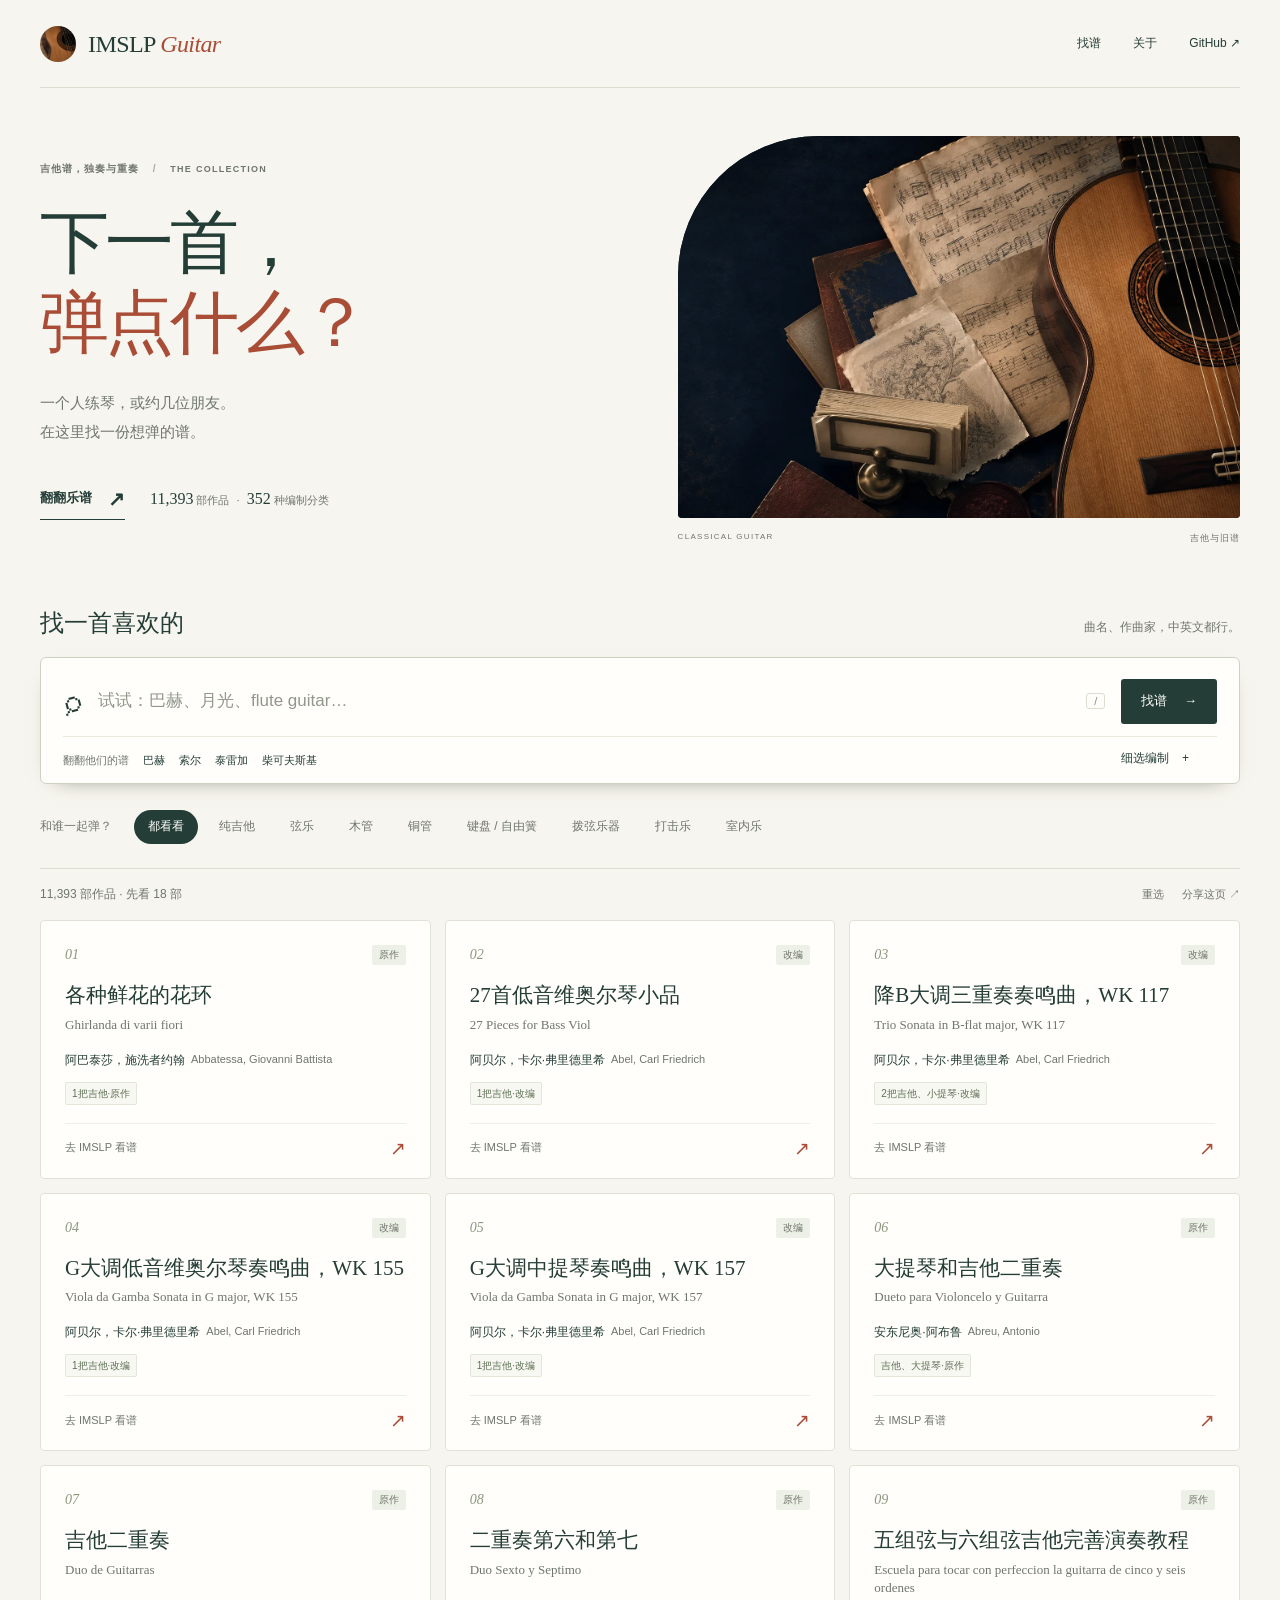
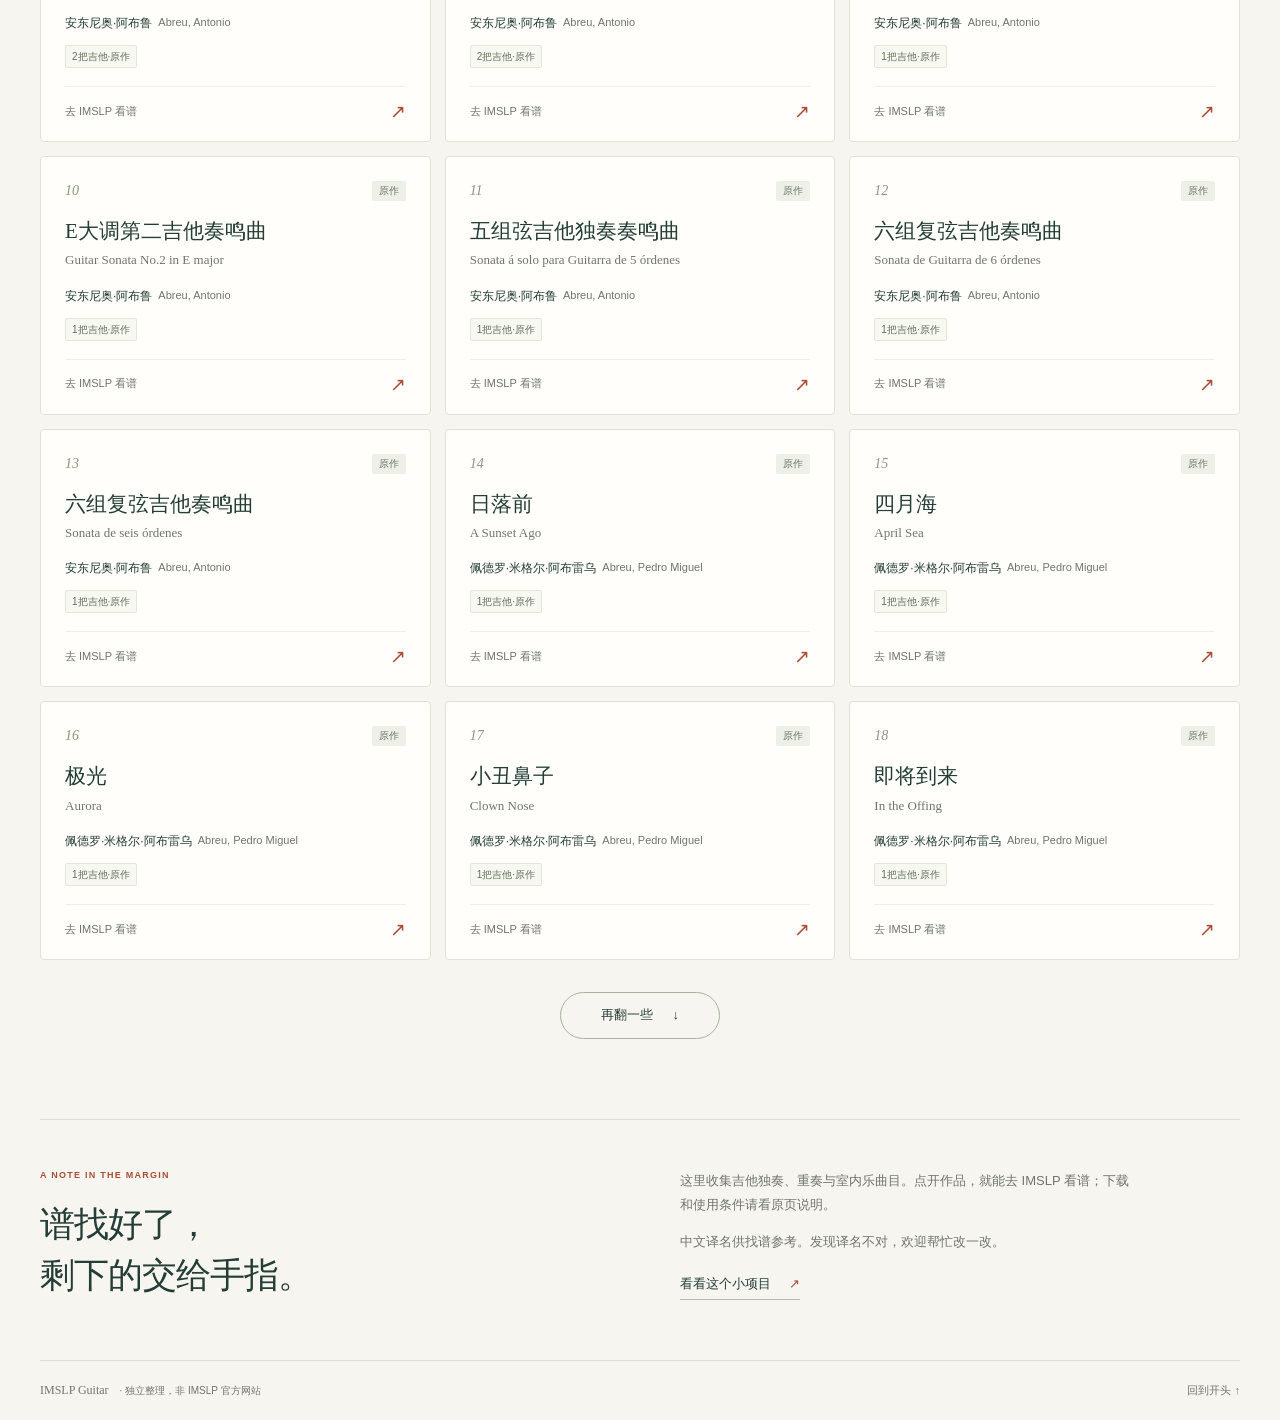
==== commit 02b92d8d: "design: lighten guitar catalog layout and simplify copy" ====
--- a/public_site/index.html
+++ b/public_site/index.html
@@ -3,161 +3,71 @@
 <head>
   <meta charset="utf-8">
   <meta name="viewport" content="width=device-width, initial-scale=1">
-  <meta name="description" content="A bilingual, searchable index of classical guitar scores organized from IMSLP categories.">
-  <meta name="theme-color" content="#17283b">
-  <meta property="og:title" content="IMSLP Guitar Index">
-  <meta property="og:description" content="从散落的分类页，到一张可以检索的古典吉他乐谱地图。">
+  <meta name="description" content="下一首，弹点什么？从吉他独奏到重奏，用中英文曲名、作曲家和编制找谱。">
+  <meta name="theme-color" content="#f7f5ef">
+  <meta property="og:title" content="下一首，弹点什么？ · IMSLP Guitar">
+  <meta property="og:description" content="一个人练琴，或约几位朋友。在这里找一份想弹的谱。">
   <meta property="og:type" content="website">
   <meta property="og:image" content="https://lin-qian123.github.io/imslp-guitar/assets/archive-hero.webp">
   <meta name="twitter:card" content="summary_large_image">
-  <title>IMSLP Guitar Index｜古典吉他乐谱索引</title>
+  <title>IMSLP Guitar｜下一首，弹点什么？</title>
+  <link rel="icon" type="image/png" href="assets/favicon.png">
+  <link rel="apple-touch-icon" href="assets/favicon.png">
   <link rel="stylesheet" href="assets/site.css">
   <script src="assets/app.js" defer></script>
 </head>
 <body>
-  <a class="skip-link" href="#catalog">跳到检索 / Skip to search</a>
-
-  <header class="masthead">
-    <div class="nav-shell">
-      <a class="brand" href="./" aria-label="IMSLP Guitar Index home">
-        <span class="brand-mark" aria-hidden="true"></span>
-        <span>
-          <strong>IMSLP Guitar Index</strong>
-          <small>古典吉他乐谱索引</small>
-        </span>
-      </a>
-      <nav aria-label="Primary navigation">
-        <a href="#method">整理方法 <small>Method</small></a>
-        <a href="https://github.com/lin-qian123/imslp-guitar">开放源代码 <small>GitHub ↗</small></a>
-        <a class="nav-cta" href="#catalog">开始检索</a>
-      </nav>
-    </div>
+  <a class="skip-link" href="#search">直接找谱</a>
+  <header class="masthead shell">
+    <a class="brand" href="./" aria-label="IMSLP Guitar 首页"><img src="assets/favicon.png" alt="" width="40" height="40"><span>IMSLP <em>Guitar</em></span></a>
+    <nav aria-label="主导航"><a href="#catalog">找谱</a><a href="#about">关于</a><a href="https://github.com/lin-qian123/imslp-guitar" lang="en">GitHub ↗</a></nav>
   </header>
-
   <main>
-    <section class="hero" aria-labelledby="hero-title">
-      <figure class="hero-art" aria-hidden="true">
-        <img src="assets/archive-hero.webp" alt="" width="1672" height="941" fetchpriority="high">
+    <section class="hero shell" aria-labelledby="hero-title">
+      <div class="hero-copy">
+        <p class="eyebrow">吉他谱，独奏与重奏 <span aria-hidden="true">/</span> <span lang="en">THE COLLECTION</span></p>
+        <h1 id="hero-title">下一首，<br><em>弹点什么？</em></h1>
+        <p class="lede">一个人练琴，或约几位朋友。<br>在这里找一份想弹的谱。</p>
+        <div class="hero-bottom"><a class="browse-link" href="#catalog">翻翻乐谱 <span aria-hidden="true">↗</span></a><p class="collection-count"><strong id="stat-works">—</strong> 部作品<span> · </span><strong id="stat-categories">—</strong> 种编制分类</p></div>
+      </div>
+      <figure class="hero-art">
+        <div class="art-frame"><img src="assets/archive-hero.webp" alt="古典吉他与摊开的旧谱页" width="1672" height="941" fetchpriority="high"></div>
+        <figcaption><span lang="en">CLASSICAL GUITAR</span><span>吉他与旧谱</span></figcaption>
       </figure>
-      <div class="hero-shade" aria-hidden="true"></div>
-      <div class="hero-shell">
-        <div class="hero-copy">
-          <p class="eyebrow"><span>Open repertoire archive</span> · 公开曲目档案</p>
-          <h1 id="hero-title">为古典吉他作品<br><em>建立一座可检索的档案馆</em></h1>
-          <p class="lede">从独奏到室内乐，把散落在数百个 IMSLP 编制分类中的作品，整理成按作品去重、保留原文、双语可检索的公共目录。</p>
-          <p class="lede-en">An editorial map of classical-guitar repertoire—organized by exact instrumentation and traced back to every source.</p>
-          <div class="hero-actions">
-            <a class="primary-action" href="#catalog">进入馆藏 <span>Explore the catalogue</span></a>
-            <a class="text-action" href="#method">了解整理方法 <span aria-hidden="true">↘</span></a>
-          </div>
-        </div>
-        <div class="hero-edition" aria-hidden="true">
-          <span>Digital folio</span>
-          <strong>№ 01</strong>
-          <small>EST. 2026</small>
+    </section>
+    <section class="catalog shell" id="catalog" aria-labelledby="catalog-title">
+      <div class="catalog-heading"><h2 id="catalog-title">找一首喜欢的</h2><p>曲名、作曲家，中英文都行。</p></div>
+      <div class="search-panel">
+        <form id="search-form" class="search-box" role="search">
+          <label class="sr-only" for="search">搜索曲名、作曲家或编制</label>
+          <span class="search-symbol" aria-hidden="true">⌕</span>
+          <input id="search" type="search" autocomplete="off" spellcheck="false" placeholder="试试：巴赫、月光、flute guitar…" aria-describedby="status">
+          <kbd aria-hidden="true">/</kbd><button class="search-submit" type="submit">找谱 <span aria-hidden="true">→</span></button>
+        </form>
+        <div class="search-bottom">
+          <div class="search-suggestions" aria-label="试试这些作曲家"><span>翻翻他们的谱</span><button type="button" data-query="Bach, Johann Sebastian">巴赫</button><button type="button" data-query="Sor, Fernando">索尔</button><button type="button" data-query="Tárrega, Francisco">泰雷加</button><button type="button" data-query="Tchaikovsky, Pyotr">柴可夫斯基</button></div>
+          <details class="filter-drawer" id="filter-drawer">
+            <summary>细选编制 <span aria-hidden="true">+</span></summary>
+            <div class="filters">
+              <label>乐器搭配<select id="family-filter"><option value="all">全部搭配</option></select></label>
+              <label>原作 / 改编<select id="kind-filter"><option value="all">都看看</option><option value="original">原作</option><option value="arrangement">改编</option></select></label>
+              <label>IMSLP 编制<select id="category-filter"><option value="all">全部编制</option></select></label>
+            </div>
+          </details>
         </div>
       </div>
-      <aside class="hero-stats" aria-label="Collection summary">
-        <div><small>01</small><strong id="stat-works">—</strong><span>部去重作品<br>unique works</span></div>
-        <div><small>02</small><strong id="stat-categories">—</strong><span>个精确分类<br>exact categories</span></div>
-        <div><small>03</small><strong id="stat-memberships">—</strong><span>条分类关系<br>memberships</span></div>
-        <p>Last reviewed<br><strong>2026 · 09</strong></p>
-      </aside>
+      <div class="browse-row"><span class="browse-label">和谁一起弹？</span><div id="family-shortcuts" class="family-shortcuts" aria-label="按乐器搭配浏览"></div></div>
+      <div class="results-toolbar"><p id="status" role="status">正在翻开乐谱…</p><div><button id="clear" type="button">重选</button><button id="share" type="button">分享这页 ↗</button></div></div>
+      <div id="error" class="error" role="alert" hidden></div>
+      <div id="results" class="results" aria-busy="true"></div>
+      <button id="load-more" class="load-more" type="button" hidden>再翻一些 <span aria-hidden="true">↓</span></button>
     </section>
-
-    <section class="catalog" id="catalog" aria-labelledby="catalog-title">
-      <div class="catalog-shell">
-        <div class="section-heading">
-          <div>
-            <p class="folio">COLLECTION / 01</p>
-            <h2 id="catalog-title">从一个名字开始<br><em>Search the collection</em></h2>
-          </div>
-          <p>输入曲名、作曲家或编制。中英文可以混合，英文重音符号与关键词顺序不会影响结果。</p>
-        </div>
-
-        <div class="search-panel">
-          <div class="search-panel-label"><span>SEARCH DESK</span><small>馆藏检索台</small></div>
-          <label class="search-box" for="search">
-            <span aria-hidden="true">⌕</span>
-            <input id="search" type="search" autocomplete="off" spellcheck="false"
-              placeholder="搜索柴可夫斯基、Tchaikovsky、赋格、flute guitar…">
-            <kbd>/</kbd>
-          </label>
-          <div class="filters" aria-label="Catalog filters">
-            <label><span>馆藏分区</span><small>Family</small>
-              <select id="family-filter"><option value="all">全部分区 / All families</option></select>
-            </label>
-            <label><span>作品类型</span><small>Type</small>
-              <select id="kind-filter">
-                <option value="all">原作与改编 / All</option>
-                <option value="original">原作 / Original</option>
-                <option value="arrangement">改编 / Arrangement</option>
-              </select>
-            </label>
-            <label><span>精确分类</span><small>Category</small>
-              <select id="category-filter"><option value="all">全部分类 / All categories</option></select>
-            </label>
-          </div>
-          <div class="search-actions">
-            <p id="status" role="status">正在装载目录… / Loading catalogue…</p>
-            <div>
-              <button id="clear" type="button">清除条件 <span>Clear</span></button>
-              <button id="share" type="button">复制检索链接 <span>Copy link</span></button>
-            </div>
-          </div>
-        </div>
-
-        <div class="browse-row" aria-labelledby="browse-title">
-          <div><span id="browse-title">按编制浏览</span><small>Browse by ensemble</small></div>
-          <div id="family-shortcuts" class="family-shortcuts"></div>
-        </div>
-
-        <div id="error" class="error" role="alert" hidden></div>
-        <div id="results" class="results" aria-live="polite"></div>
-        <button id="load-more" class="load-more" type="button" hidden>继续展开馆藏 <span>Show more</span></button>
-      </div>
-    </section>
-
-    <section class="method" id="method" aria-labelledby="method-title">
-      <div class="method-shell">
-        <div class="method-heading">
-          <div>
-            <p class="folio">METHOD / 02</p>
-            <h2 id="method-title">整理不是堆放<br><em>Method before volume</em></h2>
-          </div>
-          <div class="method-statement">
-            <span id="stat-method">—</span>
-            <p>每个数字背后，都有明确的分类、身份与来源。</p>
-            <small>Every record has a reason to be here.</small>
-          </div>
-        </div>
-        <ol class="method-grid">
-          <li><span>01</span><h3>精确编制</h3><p>只使用获批准的 IMSLP 分类；改编谱还必须匹配明确的目标编制分区。</p><small>Allowlisted, anchored instrumentation</small></li>
-          <li><span>02</span><h3>原作与改编分离</h3><p>原作分类和 <code>(arr)</code> 分类独立保存，避免混淆作品身份。</p><small>Originals and arrangements stay distinct</small></li>
-          <li><span>03</span><h3>按作品去重</h3><p>同一作品可以属于多个编制分类，但在检索结果中只出现一次。</p><small>One work, many memberships</small></li>
-          <li><span>04</span><h3>可追溯双语</h3><p>英文原名始终保留；中文名用于辅助检索，并按 IMSLP 作品编号锁定。</p><small>Source titles preserved, translations reviewed</small></li>
-        </ol>
-      </div>
-    </section>
-
-    <section class="note" aria-label="Source and copyright note">
-      <div class="note-mark" aria-hidden="true"><span>IMSLP</span><strong>↗</strong></div>
-      <div class="note-copy">
-        <p class="folio">SOURCE NOTE / 03</p>
-        <h2>本站是索引，不是 IMSLP 镜像</h2>
-        <p>每条作品记录都直接指向 IMSLP 原页面。乐谱文件不在本站托管；版权状态与使用条件以 IMSLP 页面及文件所附许可为准。</p>
-        <p lang="en">This site is an independent index, not an IMSLP mirror. Score files are not hosted here; copyright status and reuse terms remain those shown by IMSLP and each file’s license.</p>
-        <a href="https://github.com/lin-qian123/imslp-guitar">查看来源、整理规则与开放代码 <span>View the project ↗</span></a>
-      </div>
-    </section>
+    <aside class="about shell" id="about" aria-labelledby="about-title">
+      <div><p class="eyebrow" lang="en">A NOTE IN THE MARGIN</p><h2 id="about-title">谱找好了，<br>剩下的交给手指。</h2></div>
+      <div class="about-copy"><p>这里收集吉他独奏、重奏与室内乐曲目。点开作品，就能去 IMSLP 看谱；下载和使用条件请看原页说明。</p><p>中文译名供找谱参考。发现译名不对，欢迎帮忙改一改。</p><a href="https://github.com/lin-qian123/imslp-guitar">看看这个小项目 <span aria-hidden="true">↗</span></a></div>
+    </aside>
   </main>
-
-  <footer>
-    <div class="footer-brand"><strong>IMSLP Guitar Index</strong><span>古典吉他乐谱索引</span></div>
-    <p>Built for careful browsing,<br>not bulk mirroring.</p>
-    <a href="#">回到页首 <span>↑</span></a>
-  </footer>
-
-  <noscript>此目录需要 JavaScript 执行检索。This catalogue requires JavaScript for search.</noscript>
+  <footer class="shell"><span>IMSLP Guitar <span class="footer-note">· 独立整理，非 IMSLP 官方网站</span></span><a href="#">回到开头 ↑</a></footer>
+  <noscript>打开 JavaScript，就可以搜索这里的曲目。</noscript>
 </body>
 </html>
--- a/public_site/assets/site.css
+++ b/public_site/assets/site.css
@@ -1,1549 +1,212 @@
 :root {
-  --night: #081722;
-  --night-deep: #050d13;
-  --night-soft: #17303e;
-  --paper: #f3eee4;
-  --paper-warm: #e8dfd0;
-  --paper-pale: #fbf8f1;
-  --ink: #14252e;
-  --ink-soft: #5d6869;
-  --vermilion: #b84a32;
-  --vermilion-dark: #8f3526;
-  --copper: #c08b61;
-  --brass: #d7bd82;
-  --rule: rgba(20, 37, 46, 0.16);
-  --rule-light: rgba(255, 255, 255, 0.17);
-  --white: #fffdf8;
-  --serif: "Bodoni 72", "Didot", "Iowan Old Style", "Songti SC", "Noto Serif SC", serif;
-  --text-serif: "Iowan Old Style", "Baskerville", "Songti SC", "Noto Serif SC", serif;
+  --paper: #f7f5ef;
+  --white: #fffefa;
+  --ink: #243d37;
+  --muted: #6f766d;
+  --accent: #a94d37;
+  --rule: #dbddd1;
+  --tint: #edf0e7;
+  --serif: "Iowan Old Style", "Baskerville", "Songti SC", "Noto Serif SC", "SimSun", serif;
   --sans: "Avenir Next", "Avenir", "PingFang SC", "Microsoft YaHei", sans-serif;
-  --shadow-xl: 0 36px 90px rgba(7, 18, 24, 0.19);
-  --shadow-card: 0 18px 46px rgba(28, 36, 36, 0.1);
-}
-
-* {
-  box-sizing: border-box;
-}
-
-html {
-  scroll-behavior: smooth;
-  scroll-padding-top: 24px;
-}
-
-body {
-  margin: 0;
-  color: var(--ink);
-  background: var(--paper);
-  font-family: var(--sans);
-  line-height: 1.6;
-  -webkit-font-smoothing: antialiased;
-}
-
-body::selection {
-  color: var(--white);
-  background: var(--vermilion);
-}
-
-a {
-  color: inherit;
-}
-
-button,
-input,
-select {
-  font: inherit;
-}
-
-button,
-select {
-  cursor: pointer;
-}
-
-button,
-a,
-input,
-select {
-  outline-offset: 4px;
-}
-
-:focus-visible {
-  outline: 2px solid var(--vermilion);
-}
-
-.skip-link {
-  position: fixed;
-  top: 12px;
-  left: 12px;
-  z-index: 200;
-  padding: 10px 15px;
-  color: var(--white);
-  background: var(--vermilion);
-  text-decoration: none;
-  transform: translateY(-180%);
-  transition: transform 0.2s ease;
-}
-
-.skip-link:focus {
-  transform: none;
-}
-
-.masthead {
-  position: absolute;
-  inset: 0 0 auto;
-  z-index: 30;
-  color: var(--white);
-}
-
-.nav-shell {
-  width: min(1380px, calc(100% - 64px));
-  min-height: 104px;
-  margin: 0 auto;
-  display: flex;
-  align-items: center;
-  justify-content: space-between;
-  border-bottom: 1px solid rgba(255, 255, 255, 0.26);
-}
-
-.brand {
-  display: inline-flex;
-  align-items: center;
-  gap: 14px;
-  color: var(--white);
-  text-decoration: none;
-}
-
-.brand-mark {
-  width: 44px;
-  height: 44px;
-  flex: 0 0 auto;
-  background:
-    linear-gradient(rgba(8, 23, 34, 0.08), rgba(8, 23, 34, 0.08)),
-    url("archive-hero.webp") 87% 52% / 620% auto;
-  border: 1px solid rgba(255, 255, 255, 0.58);
-  border-radius: 50%;
-  box-shadow: inset 0 0 0 4px rgba(8, 23, 34, 0.52);
-}
-
-.brand strong,
-.brand small {
-  display: block;
-}
-
-.brand strong {
-  font: 600 18px/1.1 var(--text-serif);
-  letter-spacing: 0.015em;
-}
-
-.brand small {
-  margin-top: 4px;
-  color: rgba(255, 255, 255, 0.68);
-  font-size: 10px;
-  font-weight: 600;
-  letter-spacing: 0.17em;
-}
-
-.masthead nav {
-  display: flex;
-  align-items: center;
-  gap: 34px;
-}
-
-.masthead nav a {
-  color: rgba(255, 255, 255, 0.9);
-  font-size: 12px;
-  font-weight: 700;
-  line-height: 1.2;
-  letter-spacing: 0.04em;
-  text-decoration: none;
-  transition: color 0.2s ease;
-}
-
-.masthead nav a small {
-  display: block;
-  margin-top: 4px;
-  color: rgba(255, 255, 255, 0.46);
-  font: italic 11px/1 var(--text-serif);
-  letter-spacing: 0.02em;
-}
-
-.masthead nav a:hover {
-  color: var(--brass);
-}
-
-.masthead nav .nav-cta {
-  padding: 13px 21px;
-  color: var(--night);
-  background: var(--paper-pale);
-  border: 1px solid var(--paper-pale);
-  transition: color 0.2s ease, background 0.2s ease;
-}
-
-.masthead nav .nav-cta:hover {
-  color: var(--white);
-  background: transparent;
-}
-
-main {
-  overflow: hidden;
-}
-
-.hero {
-  position: relative;
-  min-height: 850px;
-  overflow: hidden;
-  color: var(--white);
-  background: var(--night);
-}
-
-.hero-art,
-.hero-shade {
-  position: absolute;
-  inset: 0;
-  margin: 0;
-}
-
-.hero-art img {
-  width: 100%;
-  height: 100%;
-  display: block;
-  object-fit: cover;
-  object-position: 58% center;
-  transform: scale(1.025);
-  animation: hero-settle 1.7s cubic-bezier(0.2, 0.75, 0.25, 1) both;
-}
-
-.hero-shade {
-  background:
-    linear-gradient(90deg, rgba(4, 14, 21, 0.97) 0%, rgba(4, 14, 21, 0.91) 29%, rgba(4, 14, 21, 0.42) 62%, rgba(4, 14, 21, 0.13) 100%),
-    linear-gradient(0deg, rgba(4, 14, 21, 0.9) 0%, transparent 34%, rgba(4, 14, 21, 0.12) 78%, rgba(4, 14, 21, 0.48) 100%);
-}
-
-.hero-shell {
-  position: relative;
-  z-index: 2;
-  width: min(1380px, calc(100% - 64px));
-  min-height: 735px;
-  margin: 0 auto;
-  padding: 190px 0 125px;
-  display: grid;
-  grid-template-columns: minmax(0, 850px) 130px;
-  gap: 7vw;
-  align-items: center;
-}
-
-.hero-copy {
-  animation: copy-rise 0.95s 0.15s cubic-bezier(0.2, 0.75, 0.25, 1) both;
-}
-
-.eyebrow,
-.folio {
-  margin: 0 0 24px;
-  color: var(--vermilion);
-  font-size: 10px;
-  font-weight: 800;
-  letter-spacing: 0.22em;
-  text-transform: uppercase;
-}
-
-.eyebrow {
-  color: rgba(255, 255, 255, 0.7);
-}
-
-.eyebrow span {
-  color: var(--brass);
-}
-
-h1 {
-  max-width: 880px;
-  margin: 0;
-  font: 500 clamp(54px, 6.2vw, 92px) / 0.98 var(--serif);
-  letter-spacing: -0.045em;
-  text-wrap: balance;
-}
-
-h1 em {
-  display: inline-block;
-  margin-top: 9px;
-  color: #e2c7a0;
-  font-family: var(--text-serif);
-  font-size: 0.73em;
-  font-weight: 400;
-  letter-spacing: -0.035em;
-}
-
-.lede {
-  max-width: 735px;
-  margin: 36px 0 0;
-  color: rgba(255, 255, 255, 0.88);
-  font: 400 clamp(16px, 1.5vw, 21px) / 1.72 var(--text-serif);
-}
-
-.lede-en {
-  max-width: 690px;
-  margin: 9px 0 0;
-  color: rgba(255, 255, 255, 0.48);
-  font: italic 15px/1.6 var(--text-serif);
-}
-
-.hero-actions {
-  margin-top: 39px;
-  display: flex;
-  align-items: center;
-  gap: 30px;
-}
-
-.primary-action,
-.text-action {
-  text-decoration: none;
-}
-
-.primary-action {
-  min-width: 230px;
-  padding: 15px 20px;
-  display: inline-flex;
-  align-items: baseline;
-  justify-content: space-between;
-  gap: 20px;
-  color: var(--night);
-  background: var(--paper-pale);
-  border: 1px solid var(--paper-pale);
-  font-size: 13px;
-  font-weight: 800;
-  transition: background 0.25s ease, color 0.25s ease, transform 0.25s ease;
-}
-
-.primary-action span {
-  color: var(--ink-soft);
-  font: italic 11px var(--text-serif);
-}
-
-.primary-action:hover {
-  color: var(--white);
-  background: transparent;
-  transform: translateY(-2px);
-}
-
-.primary-action:hover span {
-  color: rgba(255, 255, 255, 0.55);
-}
-
-.text-action {
-  padding-bottom: 4px;
-  color: rgba(255, 255, 255, 0.72);
-  border-bottom: 1px solid rgba(255, 255, 255, 0.42);
-  font-size: 12px;
-  transition: color 0.2s ease, border-color 0.2s ease;
-}
-
-.text-action span {
-  margin-left: 9px;
-  color: var(--brass);
-}
-
-.text-action:hover {
-  color: var(--white);
-  border-color: var(--brass);
-}
-
-.hero-edition {
-  align-self: stretch;
-  padding: 22px 0;
-  display: flex;
-  flex-direction: column;
-  align-items: center;
-  justify-content: space-between;
-  border-inline: 1px solid rgba(255, 255, 255, 0.2);
-  color: rgba(255, 255, 255, 0.5);
-  writing-mode: vertical-rl;
-}
-
-.hero-edition span,
-.hero-edition small {
-  font-size: 9px;
-  font-weight: 700;
-  letter-spacing: 0.24em;
-  text-transform: uppercase;
-}
-
-.hero-edition strong {
-  color: rgba(255, 255, 255, 0.88);
-  font: italic 24px var(--text-serif);
-  letter-spacing: 0.08em;
-}
-
-.hero-stats {
-  position: absolute;
-  inset: auto 0 0;
-  z-index: 3;
-  min-height: 115px;
-  margin: 0;
-  padding-inline: max(32px, calc((100vw - 1380px) / 2));
-  display: grid;
-  grid-template-columns: repeat(3, minmax(220px, 1fr)) 190px;
-  background: rgba(5, 16, 23, 0.76);
-  border-top: 1px solid rgba(255, 255, 255, 0.22);
-  backdrop-filter: blur(18px);
-}
-
-.hero-stats > div {
-  position: relative;
-  padding: 24px 30px 21px 42px;
-  display: grid;
-  grid-template-columns: auto 1fr;
-  gap: 8px 16px;
-  align-items: center;
-  border-right: 1px solid rgba(255, 255, 255, 0.16);
-}
-
-.hero-stats > div > small {
-  position: absolute;
-  top: 23px;
-  left: 0;
-  color: var(--copper);
-  font: italic 11px var(--text-serif);
-}
-
-.hero-stats strong {
-  font: 500 34px/1 var(--serif);
-  letter-spacing: -0.025em;
-}
-
-.hero-stats span {
-  color: rgba(255, 255, 255, 0.55);
-  font-size: 10px;
-  line-height: 1.45;
-  letter-spacing: 0.07em;
-}
-
-.hero-stats > p {
-  margin: 0;
-  padding: 26px 0 20px 30px;
-  color: rgba(255, 255, 255, 0.43);
-  font-size: 9px;
-  font-weight: 700;
-  line-height: 1.6;
-  letter-spacing: 0.16em;
-  text-transform: uppercase;
-}
-
-.hero-stats > p strong {
-  display: block;
-  margin-top: 6px;
-  color: var(--brass);
-  font: 500 15px var(--text-serif);
-  letter-spacing: 0.08em;
-}
-
-.catalog {
-  padding: 125px 0 135px;
-  color: var(--ink);
-  background: var(--paper-pale);
-}
-
-.catalog-shell,
-.method-shell {
-  width: min(1320px, calc(100% - 64px));
-  margin: 0 auto;
-}
-
-.section-heading {
-  margin-bottom: 44px;
-  display: grid;
-  grid-template-columns: minmax(0, 1fr) minmax(280px, 0.42fr);
-  gap: 70px;
-  align-items: end;
-}
-
-.section-heading h2,
-.method-heading h2 {
-  margin: 0;
-  font: 500 clamp(39px, 4.6vw, 65px) / 0.98 var(--serif);
-  letter-spacing: -0.035em;
-}
-
-.section-heading h2 em,
-.method-heading h2 em {
-  display: inline-block;
-  margin-top: 10px;
-  color: var(--vermilion);
-  font: italic 0.38em var(--text-serif);
-  letter-spacing: 0.01em;
-}
-
-.section-heading > p {
-  margin: 0 0 4px;
-  padding-left: 20px;
-  color: var(--ink-soft);
-  border-left: 2px solid var(--vermilion);
-  font: 14px/1.8 var(--text-serif);
-}
-
-.search-panel {
-  position: sticky;
-  top: 14px;
-  z-index: 20;
-  padding: 30px 30px 21px;
-  background: rgba(239, 231, 216, 0.965);
-  border: 1px solid rgba(20, 37, 46, 0.25);
-  box-shadow: var(--shadow-xl);
-  backdrop-filter: blur(18px);
-}
-
-.search-panel::before {
-  content: "";
-  position: absolute;
-  inset: 0 auto 0 0;
-  width: 5px;
-  background: var(--vermilion);
-}
-
-.search-panel-label {
-  margin-bottom: 13px;
-  display: flex;
-  align-items: center;
-  gap: 13px;
-  color: var(--vermilion-dark);
-}
-
-.search-panel-label span {
-  font-size: 9px;
-  font-weight: 900;
-  letter-spacing: 0.22em;
-}
-
-.search-panel-label small {
-  color: var(--ink-soft);
-  font: italic 12px var(--text-serif);
-}
-
-.search-box {
-  min-height: 76px;
-  display: grid;
-  grid-template-columns: 45px 1fr auto;
-  align-items: center;
-  padding: 0 22px;
-  color: var(--ink-soft);
-  background: var(--white);
-  border: 1px solid rgba(20, 37, 46, 0.18);
-  border-bottom: 3px solid var(--ink);
-  transition: border-color 0.2s ease, box-shadow 0.2s ease;
-}
-
-.search-box:focus-within {
-  border-color: var(--vermilion);
-  box-shadow: 0 8px 32px rgba(91, 43, 31, 0.11);
-}
-
-.search-box > span {
-  font: 36px/1 var(--text-serif);
-  transform: rotate(-18deg);
-}
-
-.search-box input {
-  width: 100%;
-  border: 0;
-  outline: 0;
-  color: var(--ink);
-  background: transparent;
-  font-size: clamp(15px, 1.5vw, 19px);
-  font-weight: 500;
-}
-
-.search-box input::placeholder {
-  color: #8b8b82;
-}
-
-kbd {
-  min-width: 28px;
-  padding: 3px 8px;
-  color: var(--ink-soft);
-  background: var(--paper);
-  border: 1px solid var(--rule);
-  border-radius: 2px;
-  box-shadow: 0 2px 0 rgba(20, 37, 46, 0.12);
-  font: 11px var(--sans);
-  text-align: center;
-}
-
-.filters {
-  margin-top: 18px;
-  display: grid;
-  grid-template-columns: 1fr 0.8fr 1.5fr;
-  gap: 12px;
-}
-
-.filters label {
-  position: relative;
-  color: var(--ink);
-  font-size: 10px;
-  font-weight: 800;
-  letter-spacing: 0.06em;
-}
-
-.filters label > span,
-.filters label > small {
-  display: inline-block;
-}
-
-.filters label > small {
-  margin-left: 6px;
-  color: var(--ink-soft);
-  font: italic 10px var(--text-serif);
-}
-
-.filters select {
-  width: 100%;
-  min-height: 43px;
-  margin-top: 6px;
-  padding: 10px 34px 10px 12px;
-  color: var(--ink);
-  background: var(--white);
-  border: 1px solid var(--rule);
-  border-radius: 0;
-  font-size: 12px;
-}
-
-.search-actions {
-  min-height: 37px;
-  margin-top: 13px;
-  display: flex;
-  align-items: center;
-  justify-content: space-between;
-  gap: 20px;
-}
-
-.search-actions p {
-  margin: 0;
-  color: var(--ink-soft);
-  font: 12px var(--sans);
-}
-
-.search-actions > div {
-  display: flex;
-  gap: 19px;
-}
-
-.search-actions button {
-  padding: 5px 0;
-  color: var(--ink);
-  background: transparent;
-  border: 0;
-  border-bottom: 1px solid rgba(20, 37, 46, 0.55);
-  font-size: 11px;
-  font-weight: 750;
-}
-
-.search-actions button span {
-  margin-left: 4px;
-  color: var(--ink-soft);
-  font: italic 10px var(--text-serif);
-}
-
-.search-actions button:hover {
-  color: var(--vermilion);
-  border-color: var(--vermilion);
-}
-
-.browse-row {
-  margin: 48px 0 38px;
-  display: grid;
-  grid-template-columns: 155px 1fr;
-  gap: 30px;
-  align-items: start;
-}
-
-.browse-row > div:first-child {
-  padding-top: 7px;
-}
-
-.browse-row > div:first-child span,
-.browse-row > div:first-child small {
-  display: block;
-}
-
-.browse-row > div:first-child span {
-  font: 600 13px var(--text-serif);
-}
-
-.browse-row > div:first-child small {
-  margin-top: 3px;
-  color: var(--ink-soft);
-  font: italic 11px var(--text-serif);
-}
-
-.family-shortcuts {
-  display: flex;
-  flex-wrap: wrap;
-  gap: 7px;
-}
-
-.family-shortcut {
-  padding: 8px 11px;
-  color: var(--ink-soft);
-  background: transparent;
-  border: 1px solid var(--rule);
-  font-size: 10px;
-  font-weight: 650;
-  transition: color 0.2s ease, background 0.2s ease, border-color 0.2s ease;
-}
-
-.family-shortcut:hover,
-.family-shortcut[aria-pressed="true"] {
-  color: var(--white);
-  background: var(--ink);
-  border-color: var(--ink);
-}
-
-.results {
-  display: grid;
-  grid-template-columns: repeat(2, minmax(0, 1fr));
-  gap: 18px;
-}
-
-.result {
-  position: relative;
-  min-height: 332px;
-  padding: 28px 29px 27px;
-  display: flex;
-  flex-direction: column;
-  overflow: hidden;
-  background: var(--white);
-  border: 1px solid var(--rule);
-  box-shadow: 0 1px 0 rgba(20, 37, 46, 0.02);
-  animation: reveal 0.5s both;
-  transition: border-color 0.25s ease, box-shadow 0.25s ease, transform 0.25s ease;
-}
-
-.result::before {
-  content: "";
-  position: absolute;
-  top: -1px;
-  left: 28px;
-  width: 74px;
-  height: 4px;
-  background: var(--vermilion);
-}
-
-.result:hover {
-  z-index: 1;
-  border-color: rgba(184, 74, 50, 0.42);
-  box-shadow: var(--shadow-card);
-  transform: translateY(-4px);
-}
-
-.result-header {
-  display: flex;
-  align-items: center;
-  justify-content: space-between;
-  gap: 20px;
-}
-
-.result-number {
-  color: var(--vermilion);
-  font: italic 14px var(--text-serif);
-  letter-spacing: 0.07em;
-}
-
-.result-id {
-  color: #8b8e89;
-  font-size: 8px;
-  font-weight: 800;
-  letter-spacing: 0.15em;
-  text-transform: uppercase;
-}
-
-.result-title {
-  margin-top: 23px;
-}
-
-.result h3 {
-  margin: 0;
-  color: var(--ink);
-  font: 600 clamp(19px, 1.65vw, 24px) / 1.2 var(--text-serif);
-  letter-spacing: -0.012em;
-}
-
-.result-title-zh {
-  margin: 8px 0 0;
-  color: var(--vermilion-dark);
-  font: 15px/1.45 var(--text-serif);
-}
-
-.result-meta {
-  margin-top: 22px;
-  padding-top: 17px;
-  border-top: 1px solid var(--rule);
-}
-
-.result-composer {
-  margin: 0 0 14px;
-  color: var(--ink);
-  font-size: 12px;
-  font-weight: 800;
-}
-
-.result-composer::before {
-  content: "COMPOSER / 作曲家";
-  display: block;
-  margin-bottom: 5px;
-  color: #969990;
-  font-size: 7px;
-  font-weight: 900;
-  letter-spacing: 0.17em;
-}
-
-.result-composer span {
-  display: inline;
-  margin-left: 6px;
-  color: var(--ink-soft);
-  font-weight: 450;
-}
-
-.result-composer span::before {
-  content: "· ";
-}
-
-.category-list {
-  display: flex;
-  flex-wrap: wrap;
-  gap: 5px;
-}
-
-.category-chip {
-  padding: 4px 7px;
-  color: var(--ink-soft);
-  background: var(--paper-pale);
-  border: 1px solid rgba(20, 37, 46, 0.12);
-  font-size: 9px;
-  line-height: 1.45;
-  text-align: left;
-  transition: color 0.2s ease, border-color 0.2s ease, background 0.2s ease;
-}
-
-.category-chip:hover {
-  color: var(--vermilion-dark);
-  background: var(--paper);
-  border-color: var(--vermilion);
-}
-
-.category-more {
-  align-self: center;
-  color: var(--ink-soft);
-  font: italic 10px var(--text-serif);
-}
-
-.source-link {
-  margin-top: auto;
-  padding-top: 23px;
-  display: flex;
-  align-items: center;
-  justify-content: space-between;
-  color: var(--ink);
-  border-top: 1px solid transparent;
-  font-size: 10px;
-  font-weight: 850;
-  letter-spacing: 0.06em;
-  text-decoration: none;
-  text-transform: uppercase;
-}
-
-.source-link::after {
-  content: "↗";
-  width: 33px;
-  height: 33px;
-  display: grid;
-  place-items: center;
-  color: var(--white);
-  background: var(--ink);
-  border-radius: 50%;
-  font: 15px var(--text-serif);
-  transition: background 0.2s ease, transform 0.2s ease;
-}
-
-.source-link:hover {
-  color: var(--vermilion);
-}
-
-.source-link:hover::after {
-  background: var(--vermilion);
-  transform: translate(2px, -2px);
-}
-
-.empty {
-  grid-column: 1 / -1;
-  min-height: 300px;
-  padding: 90px 30px;
-  display: grid;
-  place-items: center;
-  align-content: center;
-  text-align: center;
-  color: var(--ink-soft);
-  background: var(--paper);
-  border: 1px solid var(--rule);
-}
-
-.empty::before {
-  content: "∅";
-  margin-bottom: 18px;
-  color: var(--copper);
-  font: italic 44px var(--text-serif);
-}
-
-.empty strong {
-  display: block;
-  margin-bottom: 9px;
-  color: var(--ink);
-  font: 600 28px var(--text-serif);
-}
-
-.load-more {
-  min-width: 270px;
-  margin: 42px auto 0;
-  padding: 14px 22px;
-  display: block;
-  color: var(--paper-pale);
-  background: var(--ink);
-  border: 1px solid var(--ink);
-  font-size: 12px;
-  font-weight: 750;
-  transition: color 0.2s ease, background 0.2s ease;
-}
-
-.load-more span {
-  margin-left: 8px;
-  color: rgba(255, 255, 255, 0.55);
-  font: italic 11px var(--text-serif);
-}
-
-.load-more:hover {
-  color: var(--ink);
-  background: transparent;
-}
-
-.load-more:hover span {
-  color: var(--ink-soft);
-}
-
-.error {
-  margin: 28px 0;
-  padding: 18px 20px;
-  color: #711f18;
-  background: #f7dfd7;
-  border-left: 4px solid var(--vermilion);
-}
-
-.method {
-  position: relative;
-  padding: 125px 0 135px;
-  color: var(--paper);
-  background: var(--night);
-}
-
-.method::after {
-  content: "M";
-  position: absolute;
-  right: -0.05em;
-  bottom: -0.33em;
-  color: rgba(255, 255, 255, 0.025);
-  font: 500 min(52vw, 720px) / 1 var(--serif);
-  pointer-events: none;
-}
-
-.method-heading {
-  position: relative;
-  z-index: 1;
-  display: grid;
-  grid-template-columns: minmax(0, 1fr) 310px;
-  gap: 80px;
-  align-items: end;
-}
-
-.method-heading h2 {
-  color: var(--paper-pale);
-}
-
-.method-heading h2 em {
-  color: var(--brass);
-}
-
-.method-statement {
-  padding: 5px 0 5px 23px;
-  border-left: 1px solid var(--rule-light);
-}
-
-.method-statement span {
-  display: block;
-  color: var(--brass);
-  font: italic 34px/1 var(--text-serif);
-}
-
-.method-statement p {
-  margin: 13px 0 2px;
-  color: rgba(255, 255, 255, 0.75);
-  font: 14px/1.7 var(--text-serif);
-}
-
-.method-statement small {
-  color: rgba(255, 255, 255, 0.38);
-  font: italic 11px var(--text-serif);
-}
-
-.method-grid {
-  position: relative;
-  z-index: 1;
-  margin: 70px 0 0;
-  padding: 0;
-  display: grid;
-  grid-template-columns: repeat(4, 1fr);
-  list-style: none;
-  border-top: 1px solid var(--rule-light);
-}
-
-.method-grid li {
-  min-height: 310px;
-  padding: 30px 26px;
-  border-right: 1px solid var(--rule-light);
-  transition: background 0.25s ease;
-}
-
-.method-grid li:last-child {
-  border-right: 0;
-}
-
-.method-grid li:hover {
-  background: rgba(255, 255, 255, 0.035);
-}
-
-.method-grid > li > span {
-  color: var(--copper);
-  font: italic 16px var(--text-serif);
-}
-
-.method-grid h3 {
-  margin: 64px 0 15px;
-  color: var(--white);
-  font: 500 25px var(--text-serif);
-}
-
-.method-grid p {
-  margin: 0;
-  color: rgba(255, 255, 255, 0.66);
-  font: 13px/1.75 var(--text-serif);
-}
-
-.method-grid small {
-  display: block;
-  margin-top: 18px;
-  color: rgba(255, 255, 255, 0.33);
-  font: italic 12px/1.5 var(--text-serif);
-}
-
-.method-grid code {
-  color: #f0ad8f;
-}
-
-.note {
-  width: min(1100px, calc(100% - 64px));
-  margin: 0 auto;
-  padding: 115px 0 120px;
-  display: grid;
-  grid-template-columns: 190px minmax(0, 1fr);
-  gap: 68px;
-  align-items: start;
-}
-
-.note-mark {
-  aspect-ratio: 1;
-  display: grid;
-  place-items: center;
-  align-content: center;
-  color: var(--vermilion);
-  border: 1px solid var(--vermilion);
-  border-radius: 50%;
-  transform: rotate(-7deg);
-}
-
-.note-mark span {
-  font-size: 9px;
-  font-weight: 900;
-  letter-spacing: 0.22em;
-}
-
-.note-mark strong {
-  margin-top: 5px;
-  font: 52px/1 var(--text-serif);
-}
-
-.note-copy .folio {
-  margin-bottom: 15px;
-}
-
-.note h2 {
-  margin: 0 0 17px;
-  font: 500 clamp(32px, 4vw, 49px) / 1.12 var(--serif);
-  letter-spacing: -0.025em;
-}
-
-.note p {
-  max-width: 770px;
-  margin: 7px 0;
-  color: var(--ink-soft);
-  font: 15px/1.8 var(--text-serif);
-}
-
-.note p[lang="en"] {
-  color: #7f8581;
-  font-style: italic;
-  font-size: 13px;
-}
-
-.note-copy > a {
-  margin-top: 25px;
-  padding-bottom: 5px;
-  display: inline-flex;
-  gap: 12px;
-  color: var(--ink);
-  border-bottom: 1px solid var(--ink);
-  font-size: 12px;
-  font-weight: 750;
-  text-decoration: none;
-}
-
-.note-copy > a span {
-  color: var(--ink-soft);
-  font: italic 11px var(--text-serif);
-}
-
-footer {
-  min-height: 145px;
-  padding: 35px max(32px, calc((100vw - 1320px) / 2));
-  display: grid;
-  grid-template-columns: 1fr auto auto;
-  gap: 70px;
-  align-items: center;
-  color: var(--paper);
-  background: var(--night-deep);
-  border-top: 1px solid rgba(255, 255, 255, 0.1);
-}
-
-.footer-brand strong,
-.footer-brand span {
-  display: block;
-}
-
-.footer-brand strong {
-  font: 600 17px var(--text-serif);
-}
-
-.footer-brand span {
-  margin-top: 4px;
-  color: rgba(255, 255, 255, 0.4);
-  font-size: 9px;
-  letter-spacing: 0.14em;
-}
-
-footer p,
-footer a {
-  margin: 0;
-  color: rgba(255, 255, 255, 0.42);
-  font: italic 11px/1.5 var(--text-serif);
-}
-
-footer a {
-  color: rgba(255, 255, 255, 0.7);
-  font-family: var(--sans);
-  font-style: normal;
-  font-weight: 700;
-  text-decoration: none;
-}
-
-footer a span {
-  margin-left: 8px;
-  color: var(--brass);
-}
-
-noscript {
-  padding: 20px;
-  display: block;
-  color: var(--white);
-  background: var(--vermilion);
-  text-align: center;
-}
-
-@keyframes hero-settle {
-  from {
-    opacity: 0;
-    transform: scale(1.09);
-  }
-  to {
-    opacity: 1;
-    transform: scale(1.025);
-  }
-}
-
-@keyframes copy-rise {
-  from {
-    opacity: 0;
-    transform: translateY(24px);
-  }
-  to {
-    opacity: 1;
-    transform: none;
-  }
-}
-
-@keyframes reveal {
-  from {
-    opacity: 0;
-    transform: translateY(14px);
-  }
-  to {
-    opacity: 1;
-    transform: none;
-  }
-}
-
-@media (max-width: 1000px) {
-  .hero {
-    min-height: 900px;
-  }
-
-  .hero-shell {
-    grid-template-columns: minmax(0, 1fr) 70px;
-  }
-
-  .hero-art img {
-    object-position: 64% center;
-  }
-
-  .hero-shade {
-    background:
-      linear-gradient(90deg, rgba(4, 14, 21, 0.97) 0%, rgba(4, 14, 21, 0.84) 50%, rgba(4, 14, 21, 0.25) 100%),
-      linear-gradient(0deg, rgba(4, 14, 21, 0.95) 0%, transparent 55%, rgba(4, 14, 21, 0.45) 100%);
-  }
-
-  .hero-stats {
-    grid-template-columns: repeat(3, minmax(0, 1fr));
-  }
-
-  .hero-stats > p {
-    display: none;
-  }
-
-  .section-heading,
-  .method-heading {
-    grid-template-columns: 1fr;
-    gap: 34px;
-  }
-
-  .section-heading > p {
-    max-width: 620px;
-  }
-
-  .method-statement {
-    max-width: 430px;
-  }
-
-  .method-grid {
-    grid-template-columns: repeat(2, 1fr);
-  }
-
-  .method-grid li:nth-child(2) {
-    border-right: 0;
-  }
-
-  .method-grid li {
-    border-bottom: 1px solid var(--rule-light);
-  }
-}
-
-@media (max-width: 760px) {
-  .nav-shell,
-  .hero-shell,
-  .catalog-shell,
-  .method-shell {
-    width: min(100% - 34px, 680px);
-  }
-
-  .nav-shell {
-    min-height: 82px;
-  }
-
-  .masthead nav a:not(.nav-cta) {
-    display: none;
-  }
-
-  .masthead nav .nav-cta {
-    padding: 11px 14px;
-    font-size: 10px;
-  }
-
-  .brand strong {
-    font-size: 15px;
-  }
-
-  .brand small {
-    display: none;
-  }
-
-  .hero {
-    min-height: 900px;
-  }
-
-  .hero-shell {
-    min-height: 755px;
-    padding: 145px 0 160px;
-    display: block;
-  }
-
-  .hero-edition {
-    display: none;
-  }
-
-  .hero-art img {
-    object-position: 70% 48%;
-  }
-
-  .hero-shade {
-    background:
-      linear-gradient(90deg, rgba(4, 14, 21, 0.91), rgba(4, 14, 21, 0.42)),
-      linear-gradient(0deg, rgba(4, 14, 21, 0.98) 0%, rgba(4, 14, 21, 0.76) 55%, rgba(4, 14, 21, 0.45) 100%);
-  }
-
-  h1 {
-    max-width: 100%;
-    font-size: clamp(39px, 10.8vw, 58px);
-    overflow-wrap: anywhere;
-  }
-
-  h1 em {
-    width: 100%;
-    font-size: 0.66em;
-    line-height: 1.12;
-    overflow-wrap: anywhere;
-  }
-
-  .lede {
-    margin-top: 29px;
-    font-size: 16px;
-  }
-
-  .lede-en {
-    font-size: 13px;
-  }
-
-  .hero-actions {
-    align-items: flex-start;
-    flex-direction: column;
-    gap: 21px;
-  }
-
-  .hero-stats {
-    min-height: 145px;
-    padding-inline: 17px;
-  }
-
-  .hero-stats > div {
-    min-width: 0;
-    padding: 21px 8px 17px;
-    display: block;
-    overflow: hidden;
-    text-align: center;
-  }
-
-  .hero-stats > div > small {
-    position: static;
-    display: block;
-    margin-bottom: 9px;
-  }
-
-  .hero-stats strong {
-    display: block;
-    font-size: clamp(21px, 6.4vw, 29px);
-  }
-
-  .hero-stats span {
-    display: block;
-    margin-top: 7px;
-    font-size: 8px;
-  }
-
-  .catalog,
-  .method {
-    padding: 85px 0 95px;
-  }
-
-  .section-heading {
-    margin-bottom: 32px;
-  }
-
-  .search-panel {
-    position: relative;
-    top: auto;
-    padding: 22px 18px 17px;
-  }
-
-  .search-box {
-    min-height: 67px;
-    grid-template-columns: 34px 1fr;
-    padding: 0 13px;
-  }
-
-  .search-box kbd {
-    display: none;
-  }
-
-  .filters {
-    grid-template-columns: 1fr;
-  }
-
-  .search-actions {
-    align-items: flex-start;
-    flex-direction: column;
-  }
-
-  .search-actions > div {
-    width: 100%;
-    justify-content: space-between;
-  }
-
-  .browse-row {
-    margin: 36px 0 28px;
-    grid-template-columns: 1fr;
-    gap: 13px;
-  }
-
-  .family-shortcuts {
-    flex-wrap: nowrap;
-    margin-inline: -17px;
-    padding: 0 17px 7px;
-    overflow-x: auto;
-    scrollbar-width: thin;
-  }
-
-  .family-shortcut {
-    flex: 0 0 auto;
-  }
-
-  .results {
-    grid-template-columns: 1fr;
-  }
-
-  .result {
-    min-height: 315px;
-    padding: 25px 23px 23px;
-  }
-
-  .method-grid {
-    margin-top: 48px;
-    grid-template-columns: 1fr;
-  }
-
-  .method-grid li,
-  .method-grid li:nth-child(2) {
-    min-height: auto;
-    padding: 26px 10px 32px;
-    border-right: 0;
-  }
-
-  .method-grid h3 {
-    margin-top: 25px;
-  }
-
-  .note {
-    width: min(100% - 34px, 680px);
-    padding: 85px 0 90px;
-    grid-template-columns: 82px minmax(0, 1fr);
-    gap: 24px;
-  }
-
-  .note-mark {
-    margin-top: 6px;
-  }
-
-  .note-mark span {
-    font-size: 6px;
-  }
-
-  .note-mark strong {
-    font-size: 29px;
-  }
-
-  footer {
-    padding: 35px 22px;
-    grid-template-columns: 1fr auto;
-    gap: 26px;
-  }
-
-  footer p {
-    display: none;
-  }
-}
-
-@media (max-width: 420px) {
-  .brand-mark {
-    width: 38px;
-    height: 38px;
-  }
-
-  .masthead nav .nav-cta {
-    display: none;
-  }
-
-  .hero-shell {
-    padding-top: 132px;
-  }
-
-  .eyebrow {
-    max-width: 260px;
-    line-height: 1.8;
-  }
-
-  .primary-action {
-    width: 100%;
-  }
-
-  .hero-stats {
-    padding-inline: 8px;
-  }
-
-  .hero-stats span {
-    letter-spacing: 0;
-  }
-
-  .catalog-shell,
-  .method-shell {
-    width: calc(100% - 24px);
-  }
-
-  .search-panel {
-    padding-inline: 13px;
-  }
-
-  .note {
-    width: calc(100% - 30px);
-    grid-template-columns: 1fr;
-  }
-
-  .note-mark {
-    width: 78px;
-  }
-
-  footer {
-    grid-template-columns: 1fr;
-  }
-}
-
+}
+* { box-sizing: border-box; }
+html { scroll-behavior: smooth; scroll-padding-top: 24px; }
+body { margin: 0; background: var(--paper); color: var(--ink); font: 14px/1.6 var(--sans); -webkit-font-smoothing: antialiased; }
+::selection { color: var(--white); background: var(--accent); }
+a { color: inherit; }
+button, input, select { font: inherit; }
+button, summary, select { cursor: pointer; }
+button, a, input, select, summary { outline-offset: 5px; }
+:focus-visible { outline: 2px solid var(--accent); }
+[hidden] { display: none !important; }
+.shell { width: min(1240px, calc(100% - 80px)); margin-inline: auto; }
+.sr-only { position: absolute; width: 1px; height: 1px; padding: 0; margin: -1px; overflow: hidden; clip: rect(0, 0, 0, 0); white-space: nowrap; border: 0; }
+.skip-link { position: fixed; top: 10px; left: 10px; padding: 10px 18px; background: var(--ink); color: white; z-index: 100; transform: translateY(-180%); }
+.skip-link:focus { transform: none; }
+.masthead { min-height: 88px; display: flex; align-items: center; justify-content: space-between; border-bottom: 1px solid var(--rule); }
+.brand { display: inline-flex; align-items: center; gap: 12px; text-decoration: none; }
+.brand img { width: 36px; height: 36px; border-radius: 50%; }
+.brand > span { font: 500 24px/1 var(--serif); letter-spacing: -.6px; }
+.brand em { color: var(--accent); font-weight: 400; }
+.masthead nav { display: flex; gap: 32px; align-items: center; }
+.masthead nav a { font-size: 12px; text-decoration: none; transition: color .2s; }
+.masthead nav a:hover { color: var(--accent); }
+.hero { display: grid; grid-template-columns: 1.02fr 1fr; gap: 64px; align-items: center; padding-block: 48px 52px; }
+.hero-copy { min-width: 0; padding-block: 10px; animation: appear .6s both; }
+.eyebrow { margin: 0 0 26px; font-size: 10px; font-weight: 600; letter-spacing: .1em; color: var(--muted); }
+.eyebrow > span[aria-hidden] { margin: 0 10px; color: #aaa99a; }
+.eyebrow > span[lang] { font-size: 9px; letter-spacing: .14em; }
+h1 { margin: 0; font: 500 clamp(58px, 5.4vw, 82px)/1.16 var(--serif); letter-spacing: -.055em; }
+h1 em { color: var(--accent); font-style: normal; font-weight: 500; }
+.lede { margin: 26px 0 32px; color: var(--muted); font-size: 15px; line-height: 1.9; }
+.hero-bottom { display: flex; align-items: center; flex-wrap: wrap; gap: 20px 25px; }
+.browse-link { display: inline-flex; gap: 16px; align-items: center; text-decoration: none; padding: 10px 0; border-bottom: 1px solid var(--ink); font-size: 13px; font-weight: 600; }
+.browse-link span { font-size: 20px; line-height: 1; transition: transform .2s; }
+.browse-link:hover span { transform: translate(2px,-2px); }
+.collection-count { margin: 0; color: var(--muted); font-size: 11px; }
+.collection-count strong { font: 500 16px var(--serif); color: var(--ink); }
+.collection-count > span { padding-inline: 4px; }
+.hero-art { margin: 0; min-width: 0; animation: appear .8s .05s both; }
+.art-frame { height: 382px; overflow: hidden; border-radius: 140px 4px 4px 4px; background: #18262a; }
+.hero-art img { width: 100%; height: 100%; display: block; object-fit: cover; object-position: 80% center; transition: transform .8s ease; }
+.hero-art:hover img { transform: scale(1.025); }
+.hero-art figcaption { display: flex; justify-content: space-between; gap: 12px; margin-top: 13px; color: var(--muted); font-size: 9px; letter-spacing: .1em; }
+.hero-art figcaption span:first-child { font-size: 8px; letter-spacing: .16em; }
+.catalog { padding-block: 10px 80px; scroll-margin-top: 10px; }
+.catalog-heading { display: flex; align-items: baseline; justify-content: space-between; gap: 20px; margin-bottom: 18px; }
+.catalog-heading h2 { margin: 0; font: 500 24px var(--serif); }
+.catalog-heading p { margin: 0; color: var(--muted); font-size: 12px; }
+.search-panel { position: relative; padding: 8px 22px 0; background: var(--white); border: 1px solid #cbd2c4; border-radius: 6px; box-shadow: 0 8px 22px -17px #4d5b40; }
+.search-box { display: flex; align-items: center; gap: 16px; min-height: 70px; }
+.search-symbol { flex-shrink: 0; color: var(--ink); font: 34px var(--serif); transform: rotate(-15deg); }
+.search-box input { flex: 1; min-width: 0; height: 48px; border: 0; background: none; color: var(--ink); outline: none; font-size: 17px; }
+.search-box input::placeholder { color: #92978c; }
+.search-panel:focus-within { border-color: #798e76; box-shadow: 0 0 0 3px #e8ede1; }
+kbd { padding: 1px 7px; color: #858e7f; border: 1px solid var(--rule); border-radius: 3px; font: 11px var(--sans); }
+.search-submit { border: 0; padding: 12px 20px; background: var(--ink); color: var(--white); border-radius: 3px; font-size: 13px; white-space: nowrap; }
+.search-submit span { margin-left: 13px; }
+.search-submit:hover { background: #36564d; }
+.search-bottom { display: flex; align-items: start; flex-wrap: wrap; justify-content: space-between; gap: 10px 28px; padding: 12px 0; border-top: 1px solid #e9eade; }
+.search-suggestions { display: flex; align-items: center; flex-wrap: wrap; gap: 8px 14px; min-height: 22px; }
+.search-suggestions > span { color: var(--muted); font-size: 11px; }
+.search-suggestions button { padding: 0; border: 0; background: none; color: var(--ink); font-size: 11px; }
+.search-suggestions button:hover { color: var(--accent); text-decoration: underline; text-underline-offset: 3px; }
+.filter-drawer { display: contents; }
+.filter-drawer summary { list-style: none; font-size: 12px; color: var(--ink); margin-left: auto; }
+.filter-drawer summary::-webkit-details-marker { display: none; }
+.filter-drawer summary span { display: inline-block; margin-left: 10px; transition: transform .2s; }
+.filter-drawer[open] summary span { transform: rotate(45deg); }
+.filters { flex-basis: 100%; display: grid; grid-template-columns: 1fr .7fr 1.6fr; gap: 14px; padding: 10px 0 9px; }
+.filters label { min-width: 0; color: var(--muted); font-size: 11px; }
+.filters select { width: 100%; min-width: 0; margin-top: 6px; padding: 10px; height: 43px; border: 1px solid var(--rule); border-radius: 3px; background: var(--paper); color: var(--ink); font-size: 12px; }
+.browse-row { display: flex; gap: 22px; align-items: baseline; margin: 26px 0 24px; }
+.browse-label { flex-shrink: 0; color: var(--muted); font-size: 12px; }
+.family-shortcuts { display: flex; flex-wrap: wrap; gap: 7px; min-width: 0; }
+.family-shortcut { border: 1px solid transparent; border-radius: 25px; padding: 6px 13px; background: none; color: var(--muted); font-size: 12px; white-space: nowrap; transition: background .2s,color .2s; }
+.family-shortcut:hover { background: #e9ecdf; color: var(--ink); }
+.family-shortcut[aria-pressed="true"] { color: var(--white); background: var(--ink); }
+.results-toolbar { display: flex; align-items: center; justify-content: space-between; padding-block: 14px; border-top: 1px solid var(--rule); }
+.results-toolbar p { margin: 0; color: var(--muted); font-size: 12px; }
+.results-toolbar > div { display: flex; gap: 18px; }
+.results-toolbar button { padding: 3px 0; border: 0; background: none; color: var(--muted); font-size: 11px; }
+.results-toolbar button:hover { color: var(--accent); }
+.results { display: grid; grid-template-columns: repeat(3, minmax(0,1fr)); gap: 14px; }
+.result { position: relative; min-width: 0; display: flex; flex-direction: column; padding: 24px 24px 18px; background: var(--white); border: 1px solid #e0e2d8; border-radius: 4px; transition: border-color .2s,box-shadow .2s,transform .2s; }
+.result:hover { border-color: #b8c3ae; box-shadow: 0 12px 30px -22px #5b6e51; transform: translateY(-2px); }
+.result-header { display: flex; gap: 8px; justify-content: space-between; align-items: center; margin-bottom: 16px; }
+.result-number { color: #8c967f; font: italic 14px var(--serif); }
+.result-kind { color: var(--muted); font-size: 10px; padding: 2px 7px; background: var(--tint); border-radius: 2px; }
+.result-title { margin-bottom: 17px; }
+.result h3 { margin: 0; color: var(--ink); font: 500 21px/1.4 var(--serif); overflow-wrap: anywhere; }
+.result-title-en { margin: 5px 0 0; color: var(--muted); font: 13px/1.4 var(--serif); overflow-wrap: anywhere; }
+.result-meta { margin-top: auto; }
+.result-composer { display: flex; flex-wrap: wrap; gap: 2px 6px; margin: 0 0 13px; color: var(--ink); font-size: 12px; line-height: 1.5; }
+.result-composer span { color: var(--muted); font: 11px/1.6 var(--sans); }
+.category-list { display: flex; flex-wrap: wrap; gap: 5px; }
+.category-chip { display: block; max-width: 100%; padding: 3px 6px; border: 1px solid #e3e7d9; border-radius: 2px; background: #f7f8f2; color: #607057; font-size: 10px; line-height: 1.5; text-align: left; overflow-wrap: anywhere; }
+.category-chip:hover { color: var(--accent); border-color: #c9c4af; }
+.category-extra { margin-top: 6px; color: var(--muted); font-size: 11px; }
+.category-extra summary { width: fit-content; }
+.category-extra .category-list { margin-top: 6px; }
+.source-link { display: flex; justify-content: space-between; align-items: center; margin-top: 18px; padding-top: 13px; border-top: 1px solid #eeefe6; text-decoration: none; font-size: 11px; color: var(--muted); }
+.source-link::after { content: "↗"; color: var(--accent); font: 19px var(--serif); transition: transform .2s; }
+.source-link:hover { color: var(--accent); }
+.source-link:hover::after { transform: translate(2px,-2px); }
+.load-more { display: block; margin: 32px auto 0; padding: 12px 40px; color: var(--ink); background: none; border: 1px solid #a6b49a; border-radius: 30px; font-size: 13px; }
+.load-more span { margin-left: 16px; }
+.load-more:hover { color: var(--white); background: var(--ink); }
+.empty { grid-column: 1/-1; padding: 75px 20px; text-align: center; border: 1px dashed var(--rule); border-radius: 4px; color: var(--muted); }
+.empty strong { display: block; margin-bottom: 10px; color: var(--ink); font: 25px var(--serif); }
+.error { margin-block: 20px; padding: 18px; border-left: 3px solid var(--accent); background: #f6e9e3; color: #7d3527; }
+.about { display: grid; grid-template-columns: 1fr 1fr; gap: 80px; padding-block: 48px 58px; border-top: 1px solid var(--rule); }
+.about .eyebrow { color: var(--accent); margin-bottom: 18px; font-size: 9px; letter-spacing: .14em; }
+.about h2 { margin: 0; font: 500 35px/1.45 var(--serif); letter-spacing: -.03em; }
+.about-copy { align-self: center; max-width: 460px; color: var(--muted); font-size: 13px; line-height: 1.9; }
+.about-copy p { margin: 0 0 12px; }
+.about-copy a { display: inline-block; margin-top: 5px; color: var(--ink); text-decoration: none; border-bottom: 1px solid #b8c0ad; padding-bottom: 3px; }
+.about-copy a span { margin-left: 14px; color: var(--accent); }
+footer { display: flex; justify-content: space-between; align-items: center; gap: 25px; padding-block: 22px; border-top: 1px solid var(--rule); color: var(--muted); font: 12px var(--serif); }
+.footer-note { margin-left: 8px; font: 10px var(--sans); }
+footer a { font: 11px var(--sans); text-decoration: none; }
+noscript { display: block; padding: 20px; text-align: center; background: var(--ink); color: var(--white); }
+@keyframes appear { from { opacity: 0; transform: translateY(8px); } to { opacity: 1; transform: none; } }
+@media (max-width: 1100px) {
+  .shell { width: calc(100% - 64px); }
+  .hero { gap: 36px; }
+  h1 { font-size: clamp(53px,6.5vw,70px); }
+  .art-frame { height: 365px; border-top-left-radius: 110px; }
+  .hero-bottom { gap: 12px; }
+  .results { grid-template-columns: repeat(2,minmax(0,1fr)); }
+  .eyebrow > span[lang], .eyebrow > span[aria-hidden] { display: none; }
+  .browse-row { align-items: flex-start; }
+  .browse-label { padding-top: 7px; }
+}
+@media (max-width: 700px) {
+  .shell { width: calc(100% - 40px); }
+  .masthead { min-height: 74px; }
+  .brand > span { font-size: 21px; }
+  .brand img { width: 30px; height: 30px; }
+  .masthead nav { gap: 18px; }
+  .masthead nav a { font-size: 11px; }
+  .hero { gap: 20px; padding-block: 32px; grid-template-columns: minmax(0,1fr) minmax(0,.72fr); }
+  .hero-copy { padding: 0; }
+  .eyebrow { font-size: 9px; margin-bottom: 17px; letter-spacing: .035em; }
+  h1 { font-size: clamp(32px,6.7vw,46px); line-height: 1.27; letter-spacing: -.055em; white-space: nowrap; }
+  .lede { margin: 16px 0 12px; font-size: 12px; line-height: 1.8; }
+  .hero-bottom { display: block; }
+  .browse-link { padding-block: 6px; font-size: 12px; gap: 8px; }
+  .collection-count { margin-top: 17px; font-size: 9px; line-height: 1.6; }
+  .collection-count strong { font-size: 12px; }
+  .collection-count > span { padding: 0; }
+  .art-frame { height: 268px; border-radius: 80px 3px 3px 3px; }
+  .hero-art img { object-position: 88% center; }
+  .hero-art figcaption { justify-content: end; font-size: 8px; margin-top: 8px; }
+  .hero-art figcaption span:first-child { display: none; }
+  .catalog { padding-block: 10px 48px; }
+  .catalog-heading { margin-bottom: 13px; }
+  .catalog-heading h2 { font-size: 21px; }
+  .catalog-heading p { display: none; }
+  .search-panel { padding: 4px 13px 0; }
+  .search-box { min-height: 62px; gap: 8px; }
+  .search-symbol { font-size: 28px; }
+  .search-box input { font-size: 16px; }
+  .search-submit { padding: 10px 13px; font-size: 12px; }
+  .search-submit span, kbd { display: none; }
+  .search-bottom { gap: 10px; }
+  .search-suggestions { gap: 8px 11px; }
+  .search-suggestions > span { display: none; }
+  .search-suggestions button { padding-block: 5px; font-size: 11px; }
+  .filter-drawer summary { padding-block: 5px; font-size: 11px; }
+  .filter-drawer summary span { margin-left: 4px; }
+  .filters { grid-template-columns: 1fr; gap: 12px; }
+  .filters select { font-size: 16px; }
+  .browse-row { display: block; margin: 20px 0 12px; }
+  .browse-label { display: none; }
+  .family-shortcuts { flex-wrap: nowrap; overflow-x: auto; scrollbar-width: thin; padding-bottom: 7px; }
+  .family-shortcut { flex: 0 0 auto; padding: 6px 12px; font-size: 11px; }
+  .results-toolbar { gap: 10px; }
+  .results-toolbar p { font-size: 11px; }
+  .results-toolbar > div { gap: 14px; }
+  .results-toolbar button { font-size: 10px; }
+  .results { grid-template-columns: 1fr; gap: 12px; }
+  .result { padding: 22px 22px 16px; }
+  .result h3 { font-size: 22px; }
+  .result-title-en { font-size: 14px; }
+  .about { grid-template-columns: 1fr; gap: 22px; padding-block: 30px 35px; }
+  .about h2 { font-size: 30px; }
+  footer { align-items: flex-start; gap: 15px; }
+  .footer-note { display: block; margin: 7px 0 0; font-size: 9px; }
+}
+@media (max-width: 370px) {
+  .shell { width: calc(100% - 28px); }
+  .brand { gap: 7px; }
+  .masthead nav { gap: 12px; }
+  .hero { gap: 12px; }
+  .art-frame { height: 260px; }
+  .hero-bottom .collection-count { max-width: 152px; }
+  .search-suggestions { gap: 8px; }
+}
 @media (prefers-reduced-motion: reduce) {
-  html {
-    scroll-behavior: auto;
-  }
-
-  *,
-  *::before,
-  *::after {
-    animation-duration: 0.01ms !important;
-    animation-iteration-count: 1 !important;
-    transition-duration: 0.01ms !important;
-  }
-}
+  html { scroll-behavior: auto; }
+  *, *::before, *::after { animation: none !important; transition: none !important; }
+}
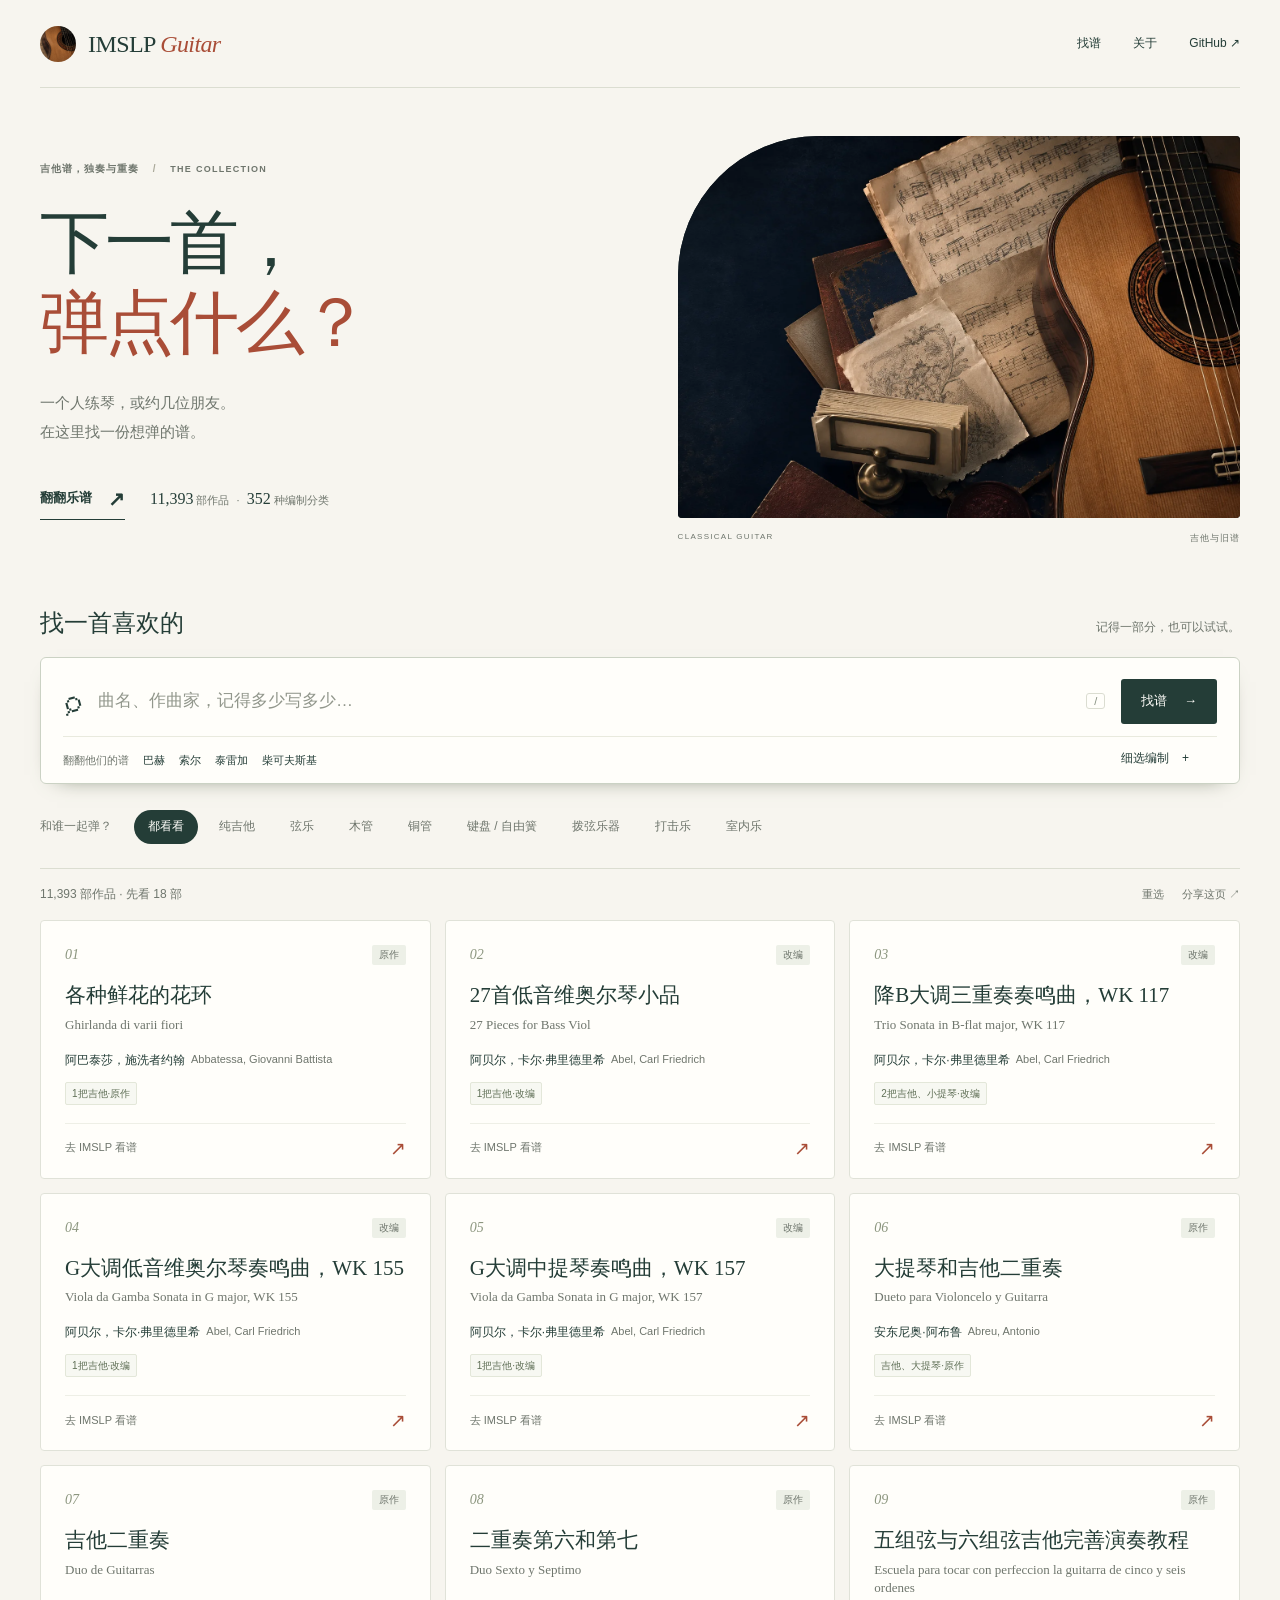
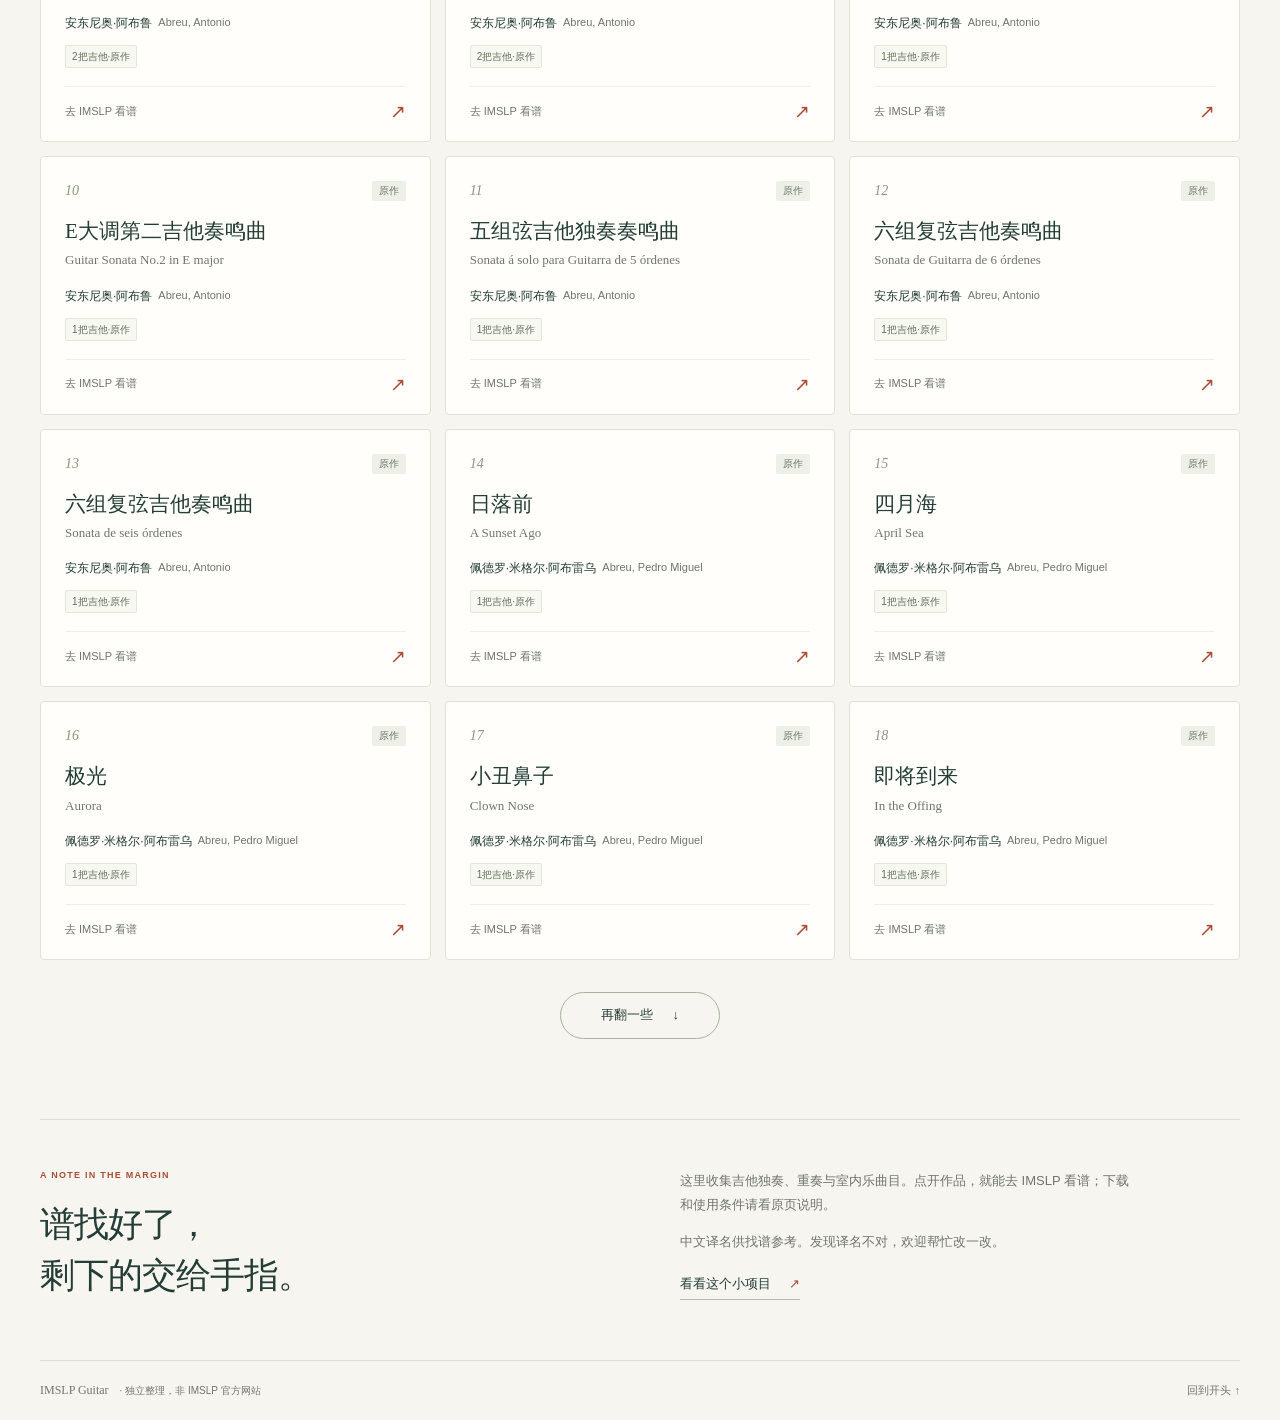
==== commit 9244ef3b: "feat: add alias-aware fuzzy search and typeahead suggestions" ====
--- a/public_site/index.html
+++ b/public_site/index.html
@@ -14,6 +14,7 @@
   <link rel="icon" type="image/png" href="assets/favicon.png">
   <link rel="apple-touch-icon" href="assets/favicon.png">
   <link rel="stylesheet" href="assets/site.css">
+  <script src="assets/search.js" defer></script>
   <script src="assets/app.js" defer></script>
 </head>
 <body>
@@ -36,14 +37,15 @@
       </figure>
     </section>
     <section class="catalog shell" id="catalog" aria-labelledby="catalog-title">
-      <div class="catalog-heading"><h2 id="catalog-title">找一首喜欢的</h2><p>曲名、作曲家，中英文都行。</p></div>
+      <div class="catalog-heading"><h2 id="catalog-title">找一首喜欢的</h2><p>记得一部分，也可以试试。</p></div>
       <div class="search-panel">
         <form id="search-form" class="search-box" role="search">
           <label class="sr-only" for="search">搜索曲名、作曲家或编制</label>
           <span class="search-symbol" aria-hidden="true">⌕</span>
-          <input id="search" type="search" autocomplete="off" spellcheck="false" placeholder="试试：巴赫、月光、flute guitar…" aria-describedby="status">
+          <input id="search" type="search" role="combobox" aria-autocomplete="list" aria-expanded="false" aria-controls="search-options" autocomplete="off" spellcheck="false" placeholder="曲名、作曲家，记得多少写多少…" aria-describedby="status">
           <kbd aria-hidden="true">/</kbd><button class="search-submit" type="submit">找谱 <span aria-hidden="true">→</span></button>
         </form>
+        <ul id="search-options" class="search-options" role="listbox" aria-label="你可能在找" hidden></ul>
         <div class="search-bottom">
           <div class="search-suggestions" aria-label="试试这些作曲家"><span>翻翻他们的谱</span><button type="button" data-query="Bach, Johann Sebastian">巴赫</button><button type="button" data-query="Sor, Fernando">索尔</button><button type="button" data-query="Tárrega, Francisco">泰雷加</button><button type="button" data-query="Tchaikovsky, Pyotr">柴可夫斯基</button></div>
           <details class="filter-drawer" id="filter-drawer">
@@ -58,6 +60,7 @@
       </div>
       <div class="browse-row"><span class="browse-label">和谁一起弹？</span><div id="family-shortcuts" class="family-shortcuts" aria-label="按乐器搭配浏览"></div></div>
       <div class="results-toolbar"><p id="status" role="status">正在翻开乐谱…</p><div><button id="clear" type="button">重选</button><button id="share" type="button">分享这页 ↗</button></div></div>
+      <p id="search-hint" class="search-hint" hidden></p>
       <div id="error" class="error" role="alert" hidden></div>
       <div id="results" class="results" aria-busy="true"></div>
       <button id="load-more" class="load-more" type="button" hidden>再翻一些 <span aria-hidden="true">↓</span></button>
--- a/public_site/assets/site.css
+++ b/public_site/assets/site.css
@@ -66,6 +66,16 @@
 .search-submit { border: 0; padding: 12px 20px; background: var(--ink); color: var(--white); border-radius: 3px; font-size: 13px; white-space: nowrap; }
 .search-submit span { margin-left: 13px; }
 .search-submit:hover { background: #36564d; }
+.search-options { position: absolute; z-index: 10; top: 78px; left: 21px; right: 21px; margin: 0; padding: 6px; list-style: none; background: var(--white); border: 1px solid #cbd2c4; border-radius: 4px; box-shadow: 0 16px 28px -16px #243d3750; max-height: min(400px, 50vh); overflow-y: auto; }
+.search-option { display: flex; align-items: center; justify-content: space-between; gap: 20px; padding: 11px 14px; border-radius: 3px; cursor: pointer; }
+.search-option + .search-option { border-top: 1px solid #eeefe6; }
+.search-option:hover, .search-option[aria-selected="true"] { background: var(--tint); }
+.option-copy { min-width: 0; }
+.option-copy strong { display: block; font-weight: 500; font-size: 14px; overflow-wrap: anywhere; }
+.option-copy small { display: block; margin-top: 3px; color: var(--muted); font-size: 11px; overflow-wrap: anywhere; }
+.option-kind { flex-shrink: 0; color: var(--accent); font-size: 10px; }
+.search-hint { margin: 0 0 16px; color: var(--accent); font-size: 12px; }
+.relax-filters { display: block; margin: 20px auto 0; border: 1px solid var(--rule); border-radius: 3px; background: var(--white); color: var(--ink); padding: 9px 16px; }
 .search-bottom { display: flex; align-items: start; flex-wrap: wrap; justify-content: space-between; gap: 10px 28px; padding: 12px 0; border-top: 1px solid #e9eade; }
 .search-suggestions { display: flex; align-items: center; flex-wrap: wrap; gap: 8px 14px; min-height: 22px; }
 .search-suggestions > span { color: var(--muted); font-size: 11px; }
@@ -170,6 +180,8 @@
   .search-box { min-height: 62px; gap: 8px; }
   .search-symbol { font-size: 28px; }
   .search-box input { font-size: 16px; }
+  .search-options { top: 66px; left: 12px; right: 12px; }
+  .search-option { padding: 10px; gap: 12px; }
   .search-submit { padding: 10px 13px; font-size: 12px; }
   .search-submit span, kbd { display: none; }
   .search-bottom { gap: 10px; }
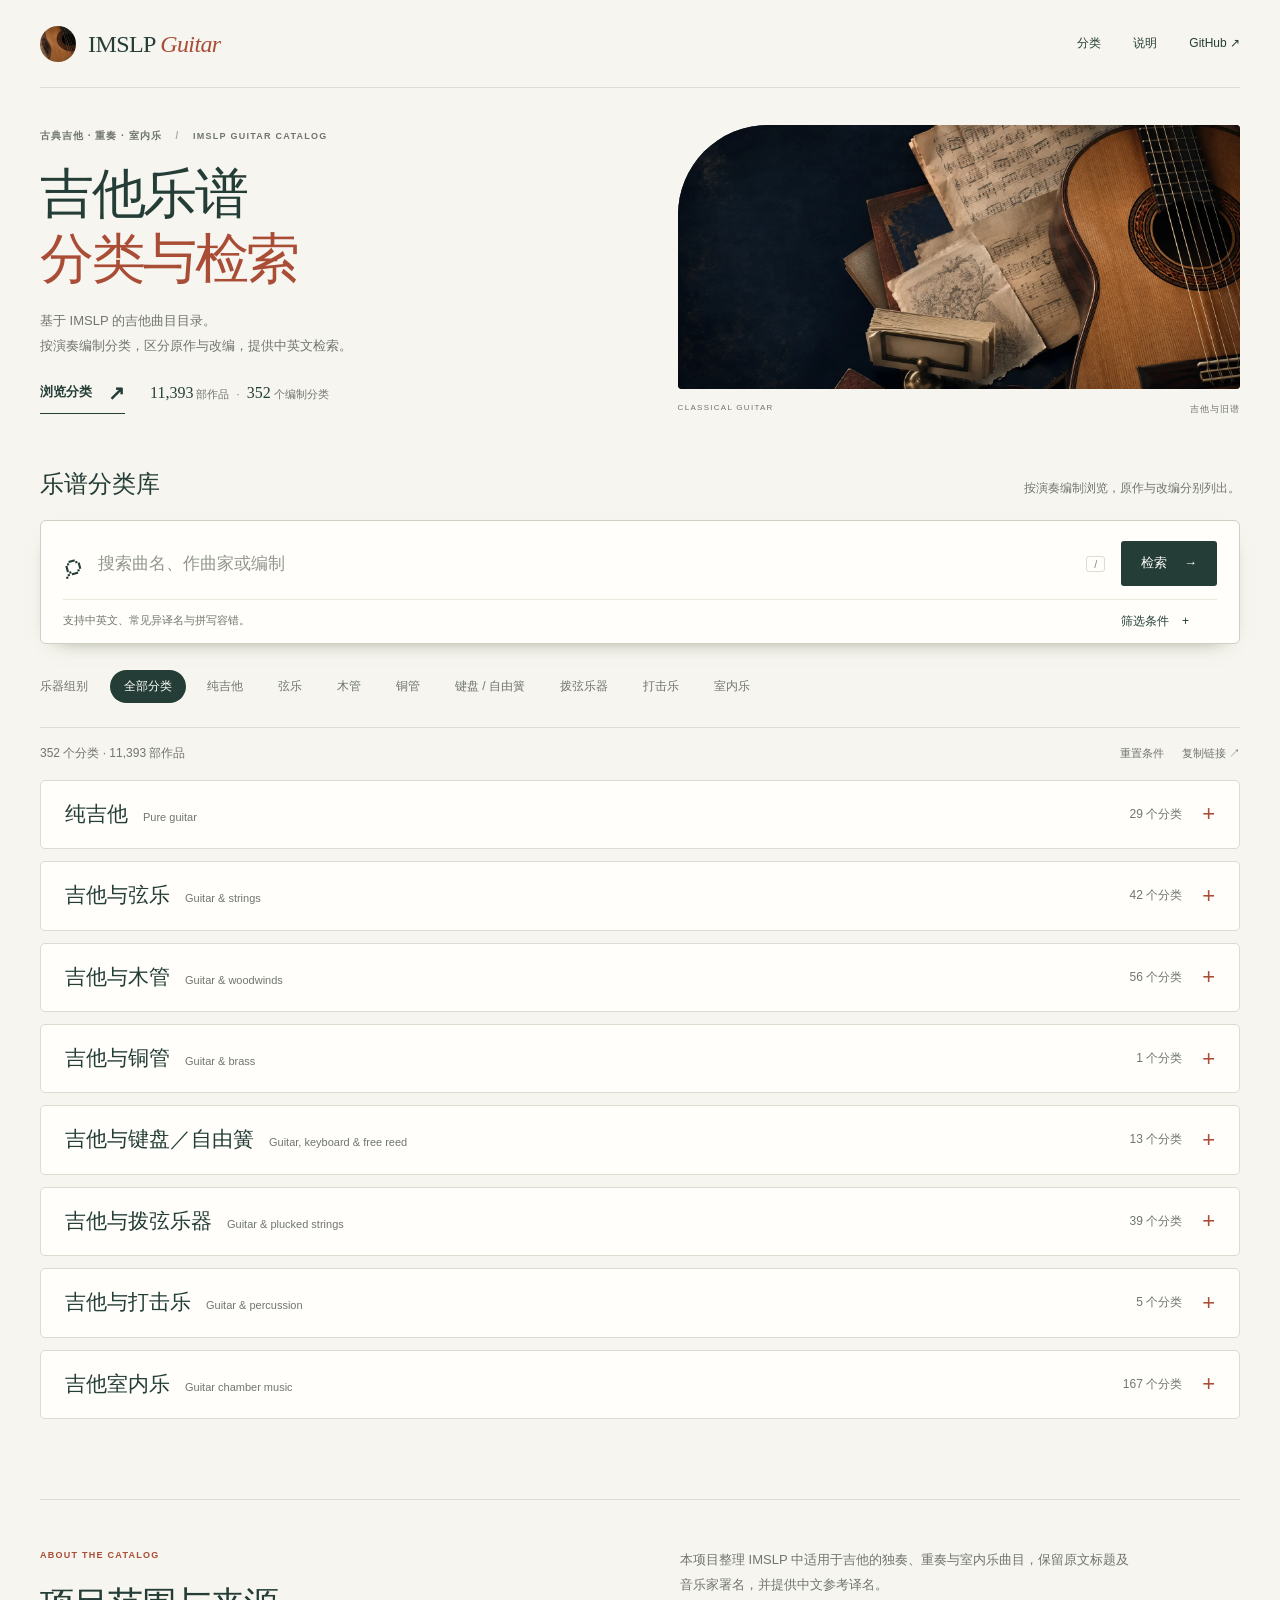
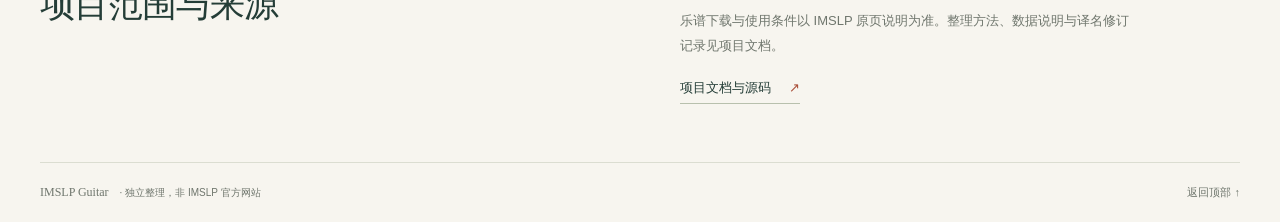
==== commit adba2c4f: "Make the public catalog category-first with objective copy" ====
--- a/public_site/index.html
+++ b/public_site/index.html
@@ -3,14 +3,14 @@
 <head>
   <meta charset="utf-8">
   <meta name="viewport" content="width=device-width, initial-scale=1">
-  <meta name="description" content="下一首，弹点什么？从吉他独奏到重奏，用中英文曲名、作曲家和编制找谱。">
+  <meta name="description" content="基于 IMSLP 的吉他乐谱分类与检索目录，涵盖独奏、重奏和室内乐，提供中英文曲名、作曲家与演奏编制检索。">
   <meta name="theme-color" content="#f7f5ef">
-  <meta property="og:title" content="下一首，弹点什么？ · IMSLP Guitar">
-  <meta property="og:description" content="一个人练琴，或约几位朋友。在这里找一份想弹的谱。">
+  <meta property="og:title" content="吉他乐谱分类与检索 · IMSLP Guitar">
+  <meta property="og:description" content="按 IMSLP 演奏编制分类，区分原作与改编，提供中英文检索和作品来源链接。">
   <meta property="og:type" content="website">
   <meta property="og:image" content="https://lin-qian123.github.io/imslp-guitar/assets/archive-hero.webp">
   <meta name="twitter:card" content="summary_large_image">
-  <title>IMSLP Guitar｜下一首，弹点什么？</title>
+  <title>IMSLP Guitar｜吉他乐谱分类与检索</title>
   <link rel="icon" type="image/png" href="assets/favicon.png">
   <link rel="apple-touch-icon" href="assets/favicon.png">
   <link rel="stylesheet" href="assets/site.css">
@@ -18,18 +18,18 @@
   <script src="assets/app.js" defer></script>
 </head>
 <body>
-  <a class="skip-link" href="#search">直接找谱</a>
+  <a class="skip-link" href="#search">跳至检索</a>
   <header class="masthead shell">
     <a class="brand" href="./" aria-label="IMSLP Guitar 首页"><img src="assets/favicon.png" alt="" width="40" height="40"><span>IMSLP <em>Guitar</em></span></a>
-    <nav aria-label="主导航"><a href="#catalog">找谱</a><a href="#about">关于</a><a href="https://github.com/lin-qian123/imslp-guitar" lang="en">GitHub ↗</a></nav>
+    <nav aria-label="主导航"><a href="#catalog">分类</a><a href="#about">说明</a><a href="https://github.com/lin-qian123/imslp-guitar" lang="en">GitHub ↗</a></nav>
   </header>
   <main>
     <section class="hero shell" aria-labelledby="hero-title">
       <div class="hero-copy">
-        <p class="eyebrow">吉他谱，独奏与重奏 <span aria-hidden="true">/</span> <span lang="en">THE COLLECTION</span></p>
-        <h1 id="hero-title">下一首，<br><em>弹点什么？</em></h1>
-        <p class="lede">一个人练琴，或约几位朋友。<br>在这里找一份想弹的谱。</p>
-        <div class="hero-bottom"><a class="browse-link" href="#catalog">翻翻乐谱 <span aria-hidden="true">↗</span></a><p class="collection-count"><strong id="stat-works">—</strong> 部作品<span> · </span><strong id="stat-categories">—</strong> 种编制分类</p></div>
+        <p class="eyebrow">古典吉他 · 重奏 · 室内乐 <span aria-hidden="true">/</span> <span lang="en">IMSLP GUITAR CATALOG</span></p>
+        <h1 id="hero-title">吉他乐谱<br><em>分类与检索</em></h1>
+        <p class="lede">基于 IMSLP 的吉他曲目目录。<br>按演奏编制分类，区分原作与改编，提供中英文检索。</p>
+        <div class="hero-bottom"><a class="browse-link" href="#catalog">浏览分类 <span aria-hidden="true">↗</span></a><p class="collection-count"><strong id="stat-works">—</strong> 部作品<span> · </span><strong id="stat-categories">—</strong> 个编制分类</p></div>
       </div>
       <figure class="hero-art">
         <div class="art-frame"><img src="assets/archive-hero.webp" alt="古典吉他与摊开的旧谱页" width="1672" height="941" fetchpriority="high"></div>
@@ -37,40 +37,41 @@
       </figure>
     </section>
     <section class="catalog shell" id="catalog" aria-labelledby="catalog-title">
-      <div class="catalog-heading"><h2 id="catalog-title">找一首喜欢的</h2><p>记得一部分，也可以试试。</p></div>
+      <div class="catalog-heading"><h2 id="catalog-title">乐谱分类库</h2><p id="catalog-description">按演奏编制浏览，原作与改编分别列出。</p></div>
       <div class="search-panel">
         <form id="search-form" class="search-box" role="search">
           <label class="sr-only" for="search">搜索曲名、作曲家或编制</label>
           <span class="search-symbol" aria-hidden="true">⌕</span>
-          <input id="search" type="search" role="combobox" aria-autocomplete="list" aria-expanded="false" aria-controls="search-options" autocomplete="off" spellcheck="false" placeholder="曲名、作曲家，记得多少写多少…" aria-describedby="status">
-          <kbd aria-hidden="true">/</kbd><button class="search-submit" type="submit">找谱 <span aria-hidden="true">→</span></button>
+          <input id="search" type="search" role="combobox" aria-autocomplete="list" aria-expanded="false" aria-controls="search-options" autocomplete="off" spellcheck="false" placeholder="搜索曲名、作曲家或编制" aria-describedby="status">
+          <kbd aria-hidden="true">/</kbd><button class="search-submit" type="submit">检索 <span aria-hidden="true">→</span></button>
         </form>
-        <ul id="search-options" class="search-options" role="listbox" aria-label="你可能在找" hidden></ul>
+        <ul id="search-options" class="search-options" role="listbox" aria-label="搜索建议" hidden></ul>
         <div class="search-bottom">
-          <div class="search-suggestions" aria-label="试试这些作曲家"><span>翻翻他们的谱</span><button type="button" data-query="Bach, Johann Sebastian">巴赫</button><button type="button" data-query="Sor, Fernando">索尔</button><button type="button" data-query="Tárrega, Francisco">泰雷加</button><button type="button" data-query="Tchaikovsky, Pyotr">柴可夫斯基</button></div>
+          <p class="search-help">支持中英文、常见异译名与拼写容错。</p>
           <details class="filter-drawer" id="filter-drawer">
-            <summary>细选编制 <span aria-hidden="true">+</span></summary>
+            <summary>筛选条件 <span aria-hidden="true">+</span></summary>
             <div class="filters">
-              <label>乐器搭配<select id="family-filter"><option value="all">全部搭配</option></select></label>
-              <label>原作 / 改编<select id="kind-filter"><option value="all">都看看</option><option value="original">原作</option><option value="arrangement">改编</option></select></label>
+              <label>乐器组别<select id="family-filter"><option value="all">全部组别</option></select></label>
+              <label>原作 / 改编<select id="kind-filter"><option value="all">全部类型</option><option value="original">原作</option><option value="arrangement">改编</option></select></label>
               <label>IMSLP 编制<select id="category-filter"><option value="all">全部编制</option></select></label>
             </div>
           </details>
         </div>
       </div>
-      <div class="browse-row"><span class="browse-label">和谁一起弹？</span><div id="family-shortcuts" class="family-shortcuts" aria-label="按乐器搭配浏览"></div></div>
-      <div class="results-toolbar"><p id="status" role="status">正在翻开乐谱…</p><div><button id="clear" type="button">重选</button><button id="share" type="button">分享这页 ↗</button></div></div>
+      <div class="browse-row"><span class="browse-label">乐器组别</span><div id="family-shortcuts" class="family-shortcuts" aria-label="按乐器组别浏览"></div></div>
+      <div class="results-toolbar"><p id="status" role="status">正在载入目录…</p><div><button id="back-to-categories" type="button" hidden>返回分类库</button><button id="clear" type="button">重置条件</button><button id="share" type="button">复制链接 ↗</button></div></div>
       <p id="search-hint" class="search-hint" hidden></p>
       <div id="error" class="error" role="alert" hidden></div>
-      <div id="results" class="results" aria-busy="true"></div>
-      <button id="load-more" class="load-more" type="button" hidden>再翻一些 <span aria-hidden="true">↓</span></button>
+      <div id="category-directory" class="category-directory" aria-label="乐谱分类目录" aria-busy="true"></div>
+      <div id="results" class="results" aria-busy="true" hidden></div>
+      <button id="load-more" class="load-more" type="button" hidden>加载更多作品 <span aria-hidden="true">↓</span></button>
     </section>
     <aside class="about shell" id="about" aria-labelledby="about-title">
-      <div><p class="eyebrow" lang="en">A NOTE IN THE MARGIN</p><h2 id="about-title">谱找好了，<br>剩下的交给手指。</h2></div>
-      <div class="about-copy"><p>这里收集吉他独奏、重奏与室内乐曲目。点开作品，就能去 IMSLP 看谱；下载和使用条件请看原页说明。</p><p>中文译名供找谱参考。发现译名不对，欢迎帮忙改一改。</p><a href="https://github.com/lin-qian123/imslp-guitar">看看这个小项目 <span aria-hidden="true">↗</span></a></div>
+      <div><p class="eyebrow" lang="en">ABOUT THE CATALOG</p><h2 id="about-title">项目范围与来源</h2></div>
+      <div class="about-copy"><p>本项目整理 IMSLP 中适用于吉他的独奏、重奏与室内乐曲目，保留原文标题及音乐家署名，并提供中文参考译名。</p><p>乐谱下载与使用条件以 IMSLP 原页说明为准。整理方法、数据说明与译名修订记录见项目文档。</p><a href="https://github.com/lin-qian123/imslp-guitar">项目文档与源码 <span aria-hidden="true">↗</span></a></div>
     </aside>
   </main>
-  <footer class="shell"><span>IMSLP Guitar <span class="footer-note">· 独立整理，非 IMSLP 官方网站</span></span><a href="#">回到开头 ↑</a></footer>
-  <noscript>打开 JavaScript，就可以搜索这里的曲目。</noscript>
+  <footer class="shell"><span>IMSLP Guitar <span class="footer-note">· 独立整理，非 IMSLP 官方网站</span></span><a href="#">返回顶部 ↑</a></footer>
+  <noscript>分类浏览与检索功能需要启用 JavaScript。</noscript>
 </body>
 </html>
--- a/public_site/assets/site.css
+++ b/public_site/assets/site.css
@@ -31,14 +31,14 @@
 .masthead nav { display: flex; gap: 32px; align-items: center; }
 .masthead nav a { font-size: 12px; text-decoration: none; transition: color .2s; }
 .masthead nav a:hover { color: var(--accent); }
-.hero { display: grid; grid-template-columns: 1.02fr 1fr; gap: 64px; align-items: center; padding-block: 48px 52px; }
+.hero { display: grid; grid-template-columns: 1.02fr 1fr; gap: 64px; align-items: center; padding-block: 30px 34px; }
 .hero-copy { min-width: 0; padding-block: 10px; animation: appear .6s both; }
-.eyebrow { margin: 0 0 26px; font-size: 10px; font-weight: 600; letter-spacing: .1em; color: var(--muted); }
+.eyebrow { margin: 0 0 18px; font-size: 10px; font-weight: 600; letter-spacing: .1em; color: var(--muted); }
 .eyebrow > span[aria-hidden] { margin: 0 10px; color: #aaa99a; }
 .eyebrow > span[lang] { font-size: 9px; letter-spacing: .14em; }
-h1 { margin: 0; font: 500 clamp(58px, 5.4vw, 82px)/1.16 var(--serif); letter-spacing: -.055em; }
+h1 { margin: 0; font: 500 clamp(44px, 4.2vw, 60px)/1.2 var(--serif); letter-spacing: -.045em; }
 h1 em { color: var(--accent); font-style: normal; font-weight: 500; }
-.lede { margin: 26px 0 32px; color: var(--muted); font-size: 15px; line-height: 1.9; }
+.lede { margin: 18px 0 14px; color: var(--muted); font-size: 13px; line-height: 1.9; }
 .hero-bottom { display: flex; align-items: center; flex-wrap: wrap; gap: 20px 25px; }
 .browse-link { display: inline-flex; gap: 16px; align-items: center; text-decoration: none; padding: 10px 0; border-bottom: 1px solid var(--ink); font-size: 13px; font-weight: 600; }
 .browse-link span { font-size: 20px; line-height: 1; transition: transform .2s; }
@@ -47,15 +47,15 @@
 .collection-count strong { font: 500 16px var(--serif); color: var(--ink); }
 .collection-count > span { padding-inline: 4px; }
 .hero-art { margin: 0; min-width: 0; animation: appear .8s .05s both; }
-.art-frame { height: 382px; overflow: hidden; border-radius: 140px 4px 4px 4px; background: #18262a; }
+.art-frame { height: 264px; overflow: hidden; border-radius: 90px 4px 4px 4px; background: #18262a; }
 .hero-art img { width: 100%; height: 100%; display: block; object-fit: cover; object-position: 80% center; transition: transform .8s ease; }
 .hero-art:hover img { transform: scale(1.025); }
 .hero-art figcaption { display: flex; justify-content: space-between; gap: 12px; margin-top: 13px; color: var(--muted); font-size: 9px; letter-spacing: .1em; }
 .hero-art figcaption span:first-child { font-size: 8px; letter-spacing: .16em; }
 .catalog { padding-block: 10px 80px; scroll-margin-top: 10px; }
 .catalog-heading { display: flex; align-items: baseline; justify-content: space-between; gap: 20px; margin-bottom: 18px; }
-.catalog-heading h2 { margin: 0; font: 500 24px var(--serif); }
-.catalog-heading p { margin: 0; color: var(--muted); font-size: 12px; }
+.catalog-heading h2 { margin: 0; font: 500 24px/1.4 var(--serif); overflow-wrap: anywhere; }
+.catalog-heading p { margin: 0; max-width: 50%; color: var(--muted); font-size: 12px; overflow-wrap: anywhere; }
 .search-panel { position: relative; padding: 8px 22px 0; background: var(--white); border: 1px solid #cbd2c4; border-radius: 6px; box-shadow: 0 8px 22px -17px #4d5b40; }
 .search-box { display: flex; align-items: center; gap: 16px; min-height: 70px; }
 .search-symbol { flex-shrink: 0; color: var(--ink); font: 34px var(--serif); transform: rotate(-15deg); }
@@ -77,10 +77,7 @@
 .search-hint { margin: 0 0 16px; color: var(--accent); font-size: 12px; }
 .relax-filters { display: block; margin: 20px auto 0; border: 1px solid var(--rule); border-radius: 3px; background: var(--white); color: var(--ink); padding: 9px 16px; }
 .search-bottom { display: flex; align-items: start; flex-wrap: wrap; justify-content: space-between; gap: 10px 28px; padding: 12px 0; border-top: 1px solid #e9eade; }
-.search-suggestions { display: flex; align-items: center; flex-wrap: wrap; gap: 8px 14px; min-height: 22px; }
-.search-suggestions > span { color: var(--muted); font-size: 11px; }
-.search-suggestions button { padding: 0; border: 0; background: none; color: var(--ink); font-size: 11px; }
-.search-suggestions button:hover { color: var(--accent); text-decoration: underline; text-underline-offset: 3px; }
+.search-help { margin: 0; color: var(--muted); font-size: 11px; }
 .filter-drawer { display: contents; }
 .filter-drawer summary { list-style: none; font-size: 12px; color: var(--ink); margin-left: auto; }
 .filter-drawer summary::-webkit-details-marker { display: none; }
@@ -95,11 +92,28 @@
 .family-shortcut { border: 1px solid transparent; border-radius: 25px; padding: 6px 13px; background: none; color: var(--muted); font-size: 12px; white-space: nowrap; transition: background .2s,color .2s; }
 .family-shortcut:hover { background: #e9ecdf; color: var(--ink); }
 .family-shortcut[aria-pressed="true"] { color: var(--white); background: var(--ink); }
-.results-toolbar { display: flex; align-items: center; justify-content: space-between; padding-block: 14px; border-top: 1px solid var(--rule); }
+.results-toolbar { display: flex; flex-wrap: wrap; gap: 8px 20px; align-items: center; justify-content: space-between; padding-block: 14px; border-top: 1px solid var(--rule); }
 .results-toolbar p { margin: 0; color: var(--muted); font-size: 12px; }
 .results-toolbar > div { display: flex; gap: 18px; }
 .results-toolbar button { padding: 3px 0; border: 0; background: none; color: var(--muted); font-size: 11px; }
 .results-toolbar button:hover { color: var(--accent); }
+.category-directory { display: grid; gap: 12px; }
+.category-group { background: var(--white); border: 1px solid var(--rule); border-radius: 5px; }
+.category-group > summary { display: flex; align-items: center; gap: 20px; padding: 19px 24px; list-style: none; }
+.category-group > summary::-webkit-details-marker { display: none; }
+.category-group > summary::after { content: "+"; flex-shrink: 0; color: var(--accent); font: 22px var(--sans); }
+.category-group[open] > summary::after { content: "−"; }
+.category-group > summary:hover { background: #f1f3ea; }
+.group-label { flex: 1; min-width: 0; font: 500 21px/1.4 var(--serif); }
+.group-label small { display: inline-block; margin-left: 15px; font: 11px/1.4 var(--sans); color: var(--muted); }
+.group-count { flex-shrink: 0; font-size: 12px; color: var(--muted); }
+.category-grid { display: grid; grid-template-columns: repeat(3, minmax(0, 1fr)); gap: 12px; padding: 4px 20px 20px; }
+.category-card { display: flex; flex-direction: column; min-width: 0; padding: 19px 20px 15px; text-decoration: none; background: var(--paper); border: 1px solid #e0e2d6; border-radius: 3px; transition: border-color .2s, background .2s; }
+.category-card:hover { background: #edf1e5; border-color: #a9b99b; }
+.category-card-meta { display: flex; justify-content: space-between; align-items: center; gap: 10px; color: var(--muted); font-size: 11px; }
+.category-card h3 { margin: 15px 0 5px; font: 500 20px/1.4 var(--serif); overflow-wrap: anywhere; }
+.category-source-name { margin: 0 0 17px; color: var(--muted); font: 12px/1.5 var(--serif); overflow-wrap: anywhere; }
+.category-enter { margin-top: auto; color: var(--accent); font-size: 11px; }
 .results { display: grid; grid-template-columns: repeat(3, minmax(0,1fr)); gap: 14px; }
 .result { position: relative; min-width: 0; display: flex; flex-direction: column; padding: 24px 24px 18px; background: var(--white); border: 1px solid #e0e2d8; border-radius: 4px; transition: border-color .2s,box-shadow .2s,transform .2s; }
 .result:hover { border-color: #b8c3ae; box-shadow: 0 12px 30px -22px #5b6e51; transform: translateY(-2px); }
@@ -143,10 +157,11 @@
 @media (max-width: 1100px) {
   .shell { width: calc(100% - 64px); }
   .hero { gap: 36px; }
-  h1 { font-size: clamp(53px,6.5vw,70px); }
-  .art-frame { height: 365px; border-top-left-radius: 110px; }
+  h1 { font-size: clamp(42px,5.2vw,56px); }
+  .art-frame { height: 264px; border-top-left-radius: 90px; }
   .hero-bottom { gap: 12px; }
   .results { grid-template-columns: repeat(2,minmax(0,1fr)); }
+  .category-grid { grid-template-columns: repeat(2, minmax(0, 1fr)); }
   .eyebrow > span[lang], .eyebrow > span[aria-hidden] { display: none; }
   .browse-row { align-items: flex-start; }
   .browse-label { padding-top: 7px; }
@@ -161,21 +176,22 @@
   .hero { gap: 20px; padding-block: 32px; grid-template-columns: minmax(0,1fr) minmax(0,.72fr); }
   .hero-copy { padding: 0; }
   .eyebrow { font-size: 9px; margin-bottom: 17px; letter-spacing: .035em; }
-  h1 { font-size: clamp(32px,6.7vw,46px); line-height: 1.27; letter-spacing: -.055em; white-space: nowrap; }
+  h1 { font-size: clamp(28px,6.7vw,42px); line-height: 1.27; letter-spacing: -.055em; white-space: nowrap; }
   .lede { margin: 16px 0 12px; font-size: 12px; line-height: 1.8; }
   .hero-bottom { display: block; }
   .browse-link { padding-block: 6px; font-size: 12px; gap: 8px; }
   .collection-count { margin-top: 17px; font-size: 9px; line-height: 1.6; }
   .collection-count strong { font-size: 12px; }
   .collection-count > span { padding: 0; }
-  .art-frame { height: 268px; border-radius: 80px 3px 3px 3px; }
+  .art-frame { height: 264px; border-radius: 80px 3px 3px 3px; }
   .hero-art img { object-position: 88% center; }
   .hero-art figcaption { justify-content: end; font-size: 8px; margin-top: 8px; }
   .hero-art figcaption span:first-child { display: none; }
   .catalog { padding-block: 10px 48px; }
   .catalog-heading { margin-bottom: 13px; }
   .catalog-heading h2 { font-size: 21px; }
-  .catalog-heading p { display: none; }
+  .catalog-heading { align-items: flex-start; flex-direction: column; gap: 4px; }
+  .catalog-heading p { max-width: 100%; font-size: 11px; }
   .search-panel { padding: 4px 13px 0; }
   .search-box { min-height: 62px; gap: 8px; }
   .search-symbol { font-size: 28px; }
@@ -185,9 +201,7 @@
   .search-submit { padding: 10px 13px; font-size: 12px; }
   .search-submit span, kbd { display: none; }
   .search-bottom { gap: 10px; }
-  .search-suggestions { gap: 8px 11px; }
-  .search-suggestions > span { display: none; }
-  .search-suggestions button { padding-block: 5px; font-size: 11px; }
+  .search-help { font-size: 10px; padding-block: 5px; }
   .filter-drawer summary { padding-block: 5px; font-size: 11px; }
   .filter-drawer summary span { margin-left: 4px; }
   .filters { grid-template-columns: 1fr; gap: 12px; }
@@ -200,6 +214,11 @@
   .results-toolbar p { font-size: 11px; }
   .results-toolbar > div { gap: 14px; }
   .results-toolbar button { font-size: 10px; }
+  .category-group > summary { padding: 16px; gap: 10px; }
+  .group-label { font-size: 19px; }
+  .group-label small { display: block; margin: 3px 0 0; font-size: 10px; }
+  .group-count { font-size: 11px; }
+  .category-grid { grid-template-columns: 1fr; padding: 0 12px 12px; }
   .results { grid-template-columns: 1fr; gap: 12px; }
   .result { padding: 22px 22px 16px; }
   .result h3 { font-size: 22px; }
@@ -216,7 +235,6 @@
   .hero { gap: 12px; }
   .art-frame { height: 260px; }
   .hero-bottom .collection-count { max-width: 152px; }
-  .search-suggestions { gap: 8px; }
 }
 @media (prefers-reduced-motion: reduce) {
   html { scroll-behavior: auto; }
